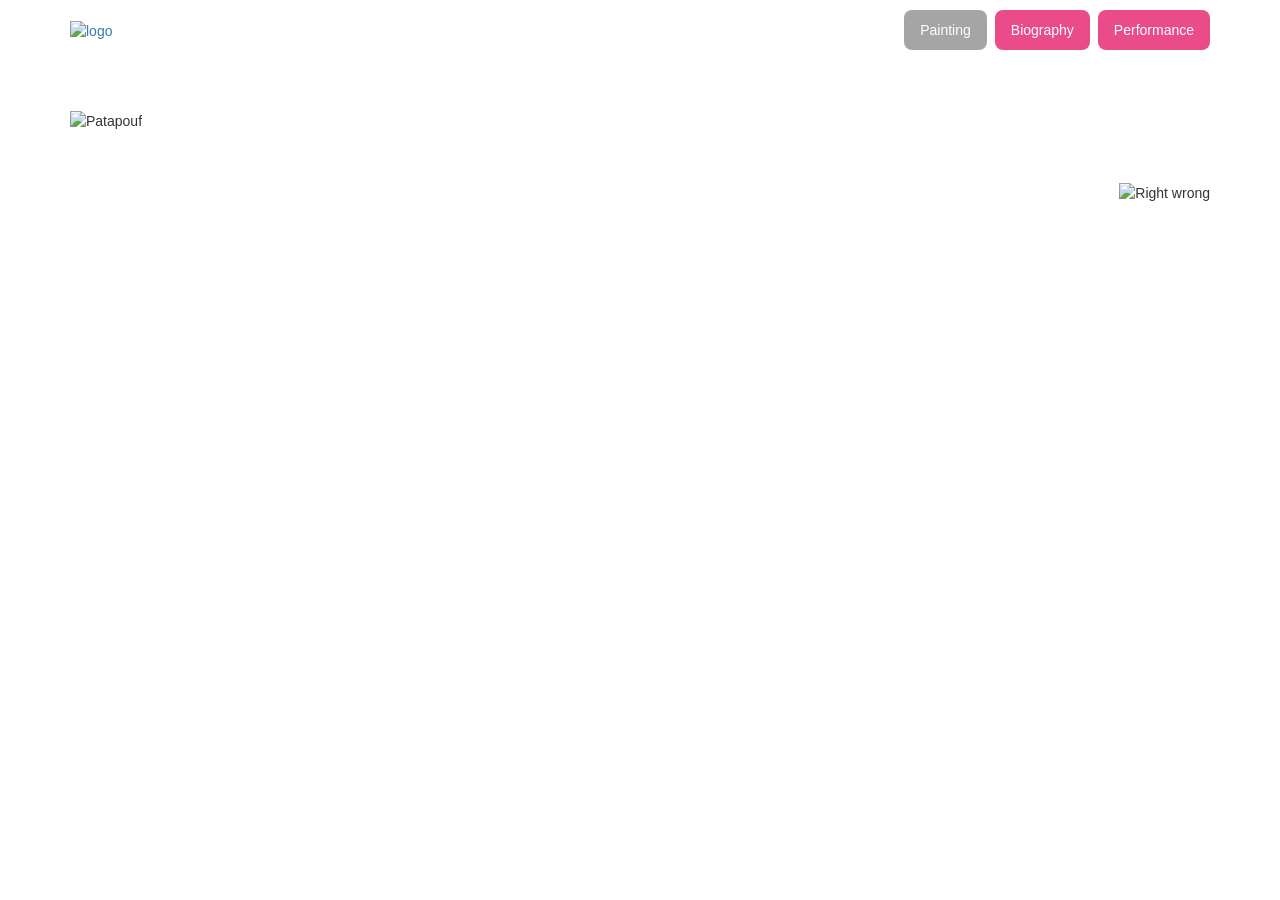
==== index.html @ aa2f2666 "Add files via upload" ====
<!DOCTYPE html>
<html lang="en">
<head>

<title>Painting</title>

<meta charset="utf-8">
<meta name="viewport" content="width=device-width, initial-scale=1">

<!-- bootstrap css -->
<link rel="stylesheet" href="https://maxcdn.bootstrapcdn.com/bootstrap/3.4.1/css/bootstrap.min.css">
<link href="main.css" rel="stylesheet" />
</head>

<body data-page="painting">

<!-- Navigation -->
<nav>
  <div class="nav">
  <div class="container">
    <div class="nav-bar">

      <!-- Logo on the left -->
      <a href="index.html" class="nav-logo">
        <img src="pictures/emma website-2.png"
             alt="logo"
             style="height:90px; width:auto;">
      </a>

      <!-- Menu toggle (mobile only) -->
      <button class="button-1 nav-toggle" id="nav-toggle"
        aria-label="Menu" aria-expanded="false" aria-controls="nav-links">
        &#9776;
      </button>

      <!-- Navigation buttons on the right -->
      <div class="nav-links" id="nav-links">
        <button class="button-1" id="painting"
          onclick="location.href='index.html'">
          Painting
        </button>

        <button class="button-1" id="biography"
          onclick="location.href='bio.html'">
          Biography
        </button>

        <button class="button-1" id="performance"
          onclick="location.href='video.html'">
          Performance
        </button>
      </div>

    </div>
  </div>
  </div>
</nav>

<!-- Images of paintings: the list is in paintings.js -->
<div class="container" id="gallery"></div>


<script src="https://ajax.googleapis.com/ajax/libs/jquery/3.7.1/jquery.min.js"></script>

<script src="https://maxcdn.bootstrapcdn.com/bootstrap/3.4.1/js/bootstrap.min.js"></script>

<script src="paintings.js"></script>

<script src="floaters.js"></script>

<script src="script.js"></script>
</body>
</html>
---- main.css ----
.img {
  width: 100%;
  margin-top: 50px;
}

.nav {
  margin: 10px;
}

/* Drifting background cutouts (see floaters.js) */
.floaters {
  position: absolute; /* covers the whole page and scrolls with it */
  top: 0;
  left: 0;
  width: 100%;
  height: 100%;       /* replaced by the full page height in floaters.js */
  overflow: hidden;
  pointer-events: none;
  z-index: -1;
}

.floater {
  position: absolute;
  top: 0;
  left: 0;
  height: auto;
  will-change: transform;
  user-select: none;
  transition: filter 150ms;
}

/* Grab hand when hovering a cutout, closed hand while dragging */
html.floaters-can-grab,
html.floaters-can-grab body {
  cursor: grab;
}

html.floaters-grabbing,
html.floaters-grabbing * {
  cursor: grabbing !important;
  user-select: none;
}

/* Lift the cutout slightly while it's held */
.floater-held {
  filter: drop-shadow(0 12px 24px rgba(0, 0, 0, 0.18));
}

/* Logo left, buttons right, on one line */
.nav-bar {
  display: flex;
  align-items: center;
  justify-content: space-between;
  flex-wrap: nowrap;
  position: relative;
}

.nav-links {
  display: flex;
  gap: 8px;
  flex-shrink: 0;
}

.button-1.nav-toggle {
  display: none;
  font-size: 20px;
}

/* Mobile: collapse buttons into a dropdown */
@media (max-width: 520px) {
  /* No drifting cutouts on mobile screens */
  .floaters {
    display: none;
  }

  .button-1.nav-toggle {
    display: inline-block;
  }

  .nav-links {
    display: none;
    flex-direction: column;
    position: absolute;
    top: 100%;
    right: 0;
    z-index: 1000;
    padding: 8px;
    background-color: #FFFFFF;
    border-radius: 8px;
    box-shadow: 0 4px 12px rgba(0, 0, 0, 0.15);
  }

  .nav-links.open {
    display: flex;
  }
}

.responsive {
  max-width: 100%;
  height: auto;
}

/* Paintings in the gallery (built by paintings.js) */
.painting {
  width: 500px;
}

button:disabled {
  background-color: grey;
  color: white;
  opacity: 0.7;
  cursor: default;
}

.button-1 {
  background-color: #EA4C89;
  border-radius: 8px;
  border-style: none;
  box-sizing: border-box;
  color: #FFFFFF;
  cursor: pointer;
  display: inline-block;
  font-family: "Haas Grot Text R Web", "Helvetica Neue", Helvetica, Arial, sans-serif;
  font-size: 14px;
  font-weight: 500;
  height: 40px;
  line-height: 20px;
  list-style: none;
  margin: 0;
  outline: none;
  padding: 10px 16px;
  position: relative;
  text-align: center;
  text-decoration: none;
  transition: color 100ms;
  vertical-align: baseline;
  user-select: none;
  -webkit-user-select: none;
  touch-action: manipulation;
}

.button-1:hover,
.button-1:focus {
  background-color: #F082AC;
}
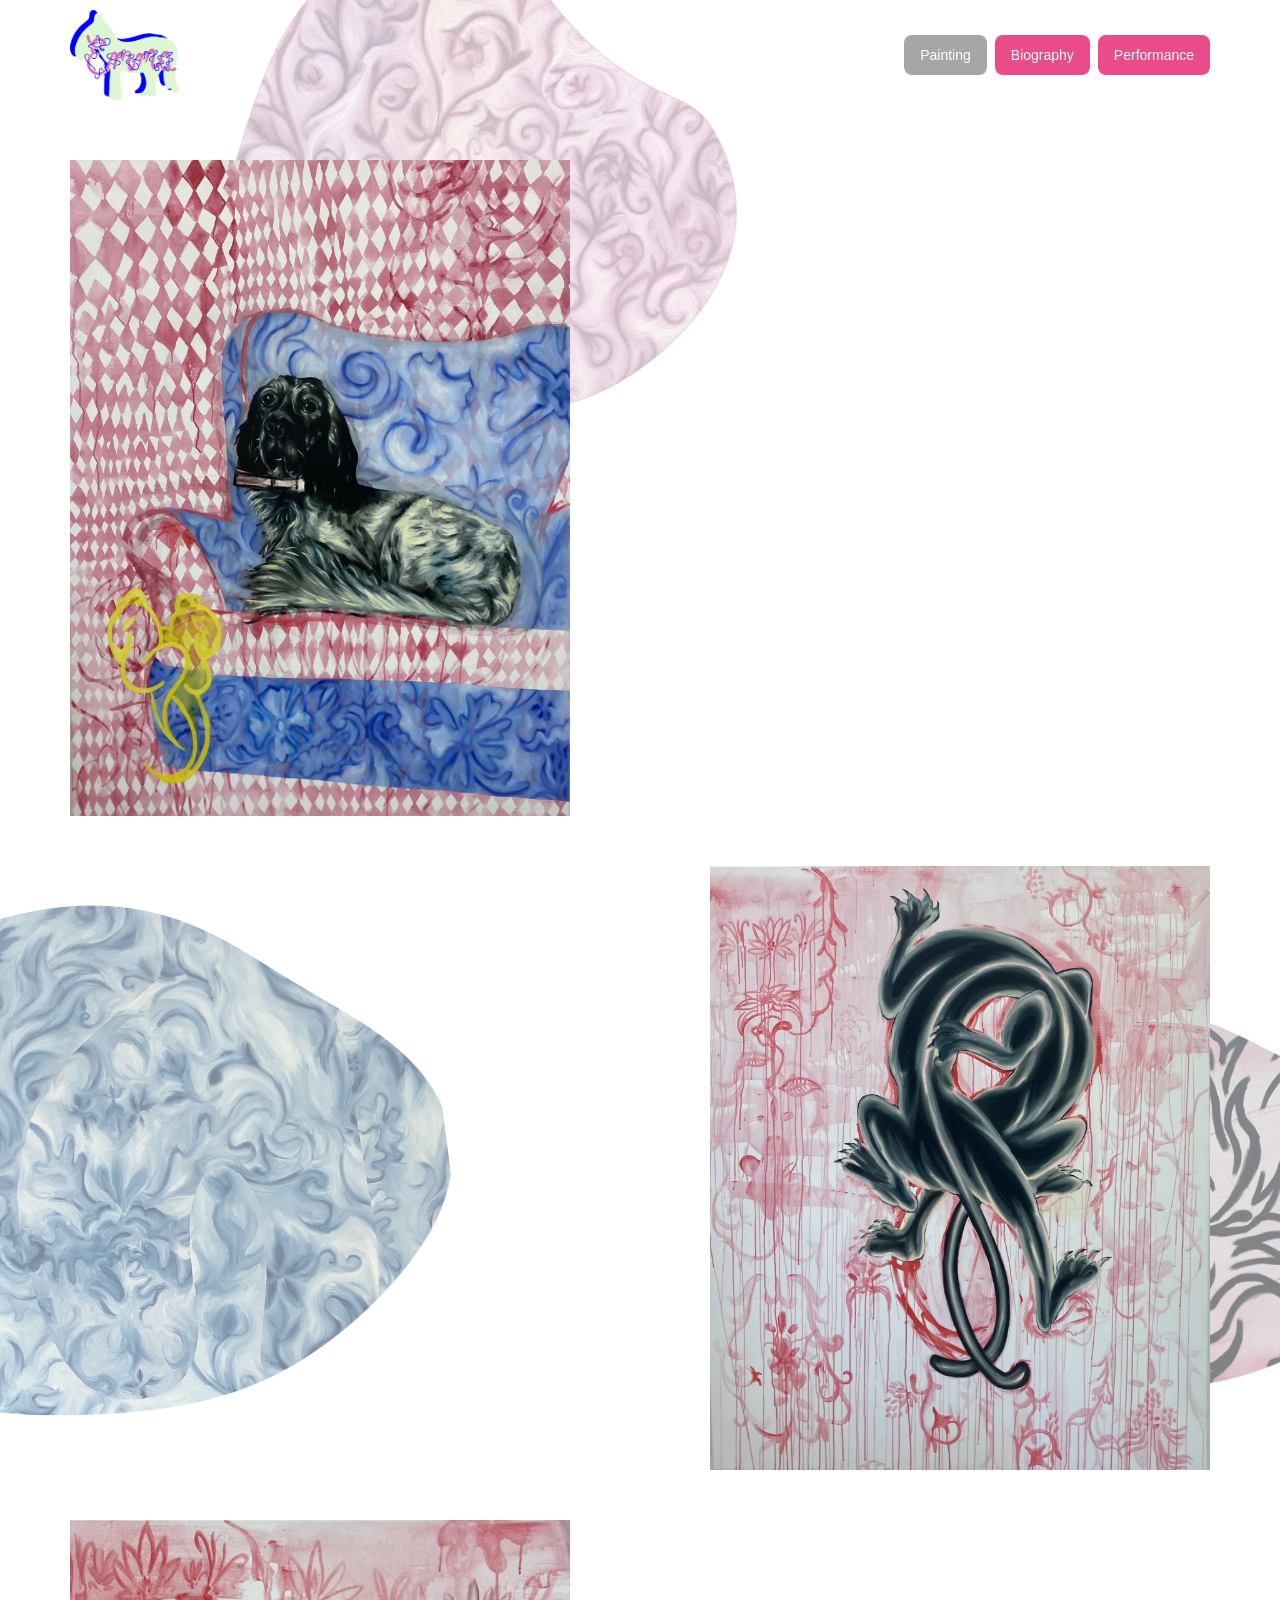
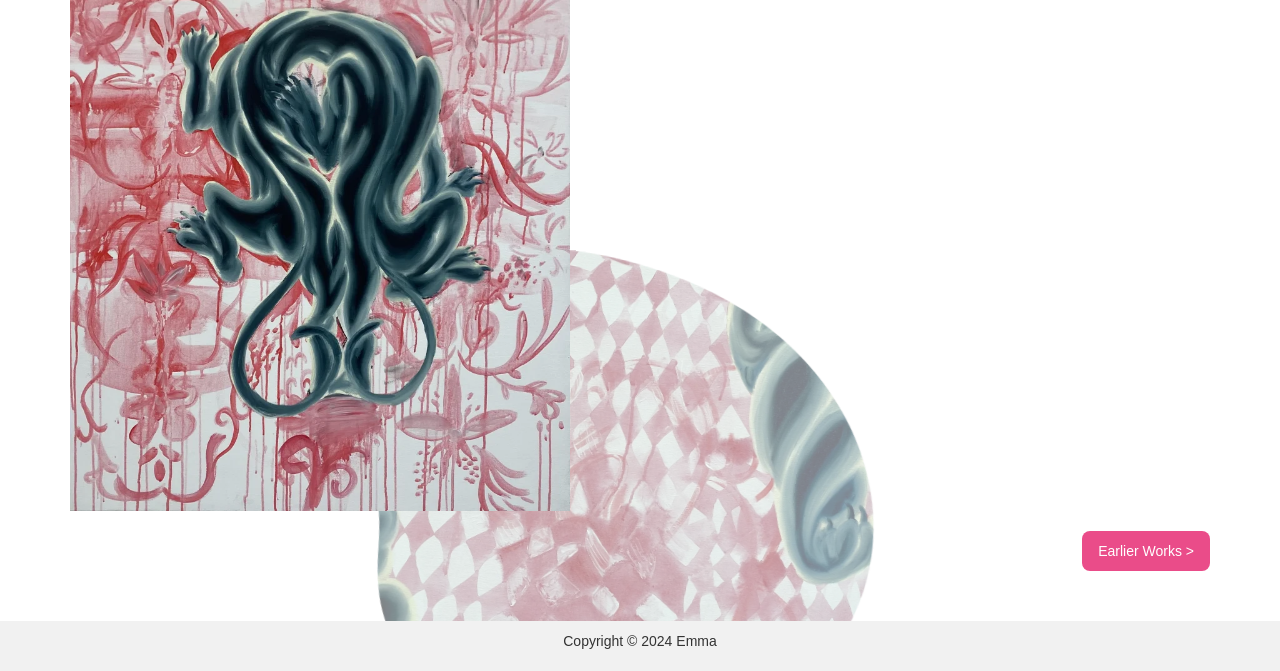
==== commit ee075728: "gallery2 for older works" ====
--- a/index.html
+++ b/index.html
@@ -59,6 +59,18 @@
 <!-- Images of paintings: the list is in paintings.js -->
 <div class="container" id="gallery"></div>
 
+<div class="container" style="display: flex; justify-content: flex-end; margin-top: 20px;">
+  <div class="button-1" onclick="location.href='earlier_works.html'">Earlier Works ></div>
+</div>
+
+<footer>
+  <div class="footer">
+    <div class="container">
+      <p>Copyright &copy; 2024 Emma</p>
+    </div>
+  </div>  
+</footer>
+
 
 <script src="https://ajax.googleapis.com/ajax/libs/jquery/3.7.1/jquery.min.js"></script>
 
--- a/main.css
+++ b/main.css
@@ -5,6 +5,13 @@
 
 .nav {
   margin: 10px;
+}
+
+.footer {
+  background-color: #f1f1f1;
+  padding: 10px 0;
+  text-align: center;
+  margin-top: 50px;
 }
 
 /* Drifting background cutouts (see floaters.js) */
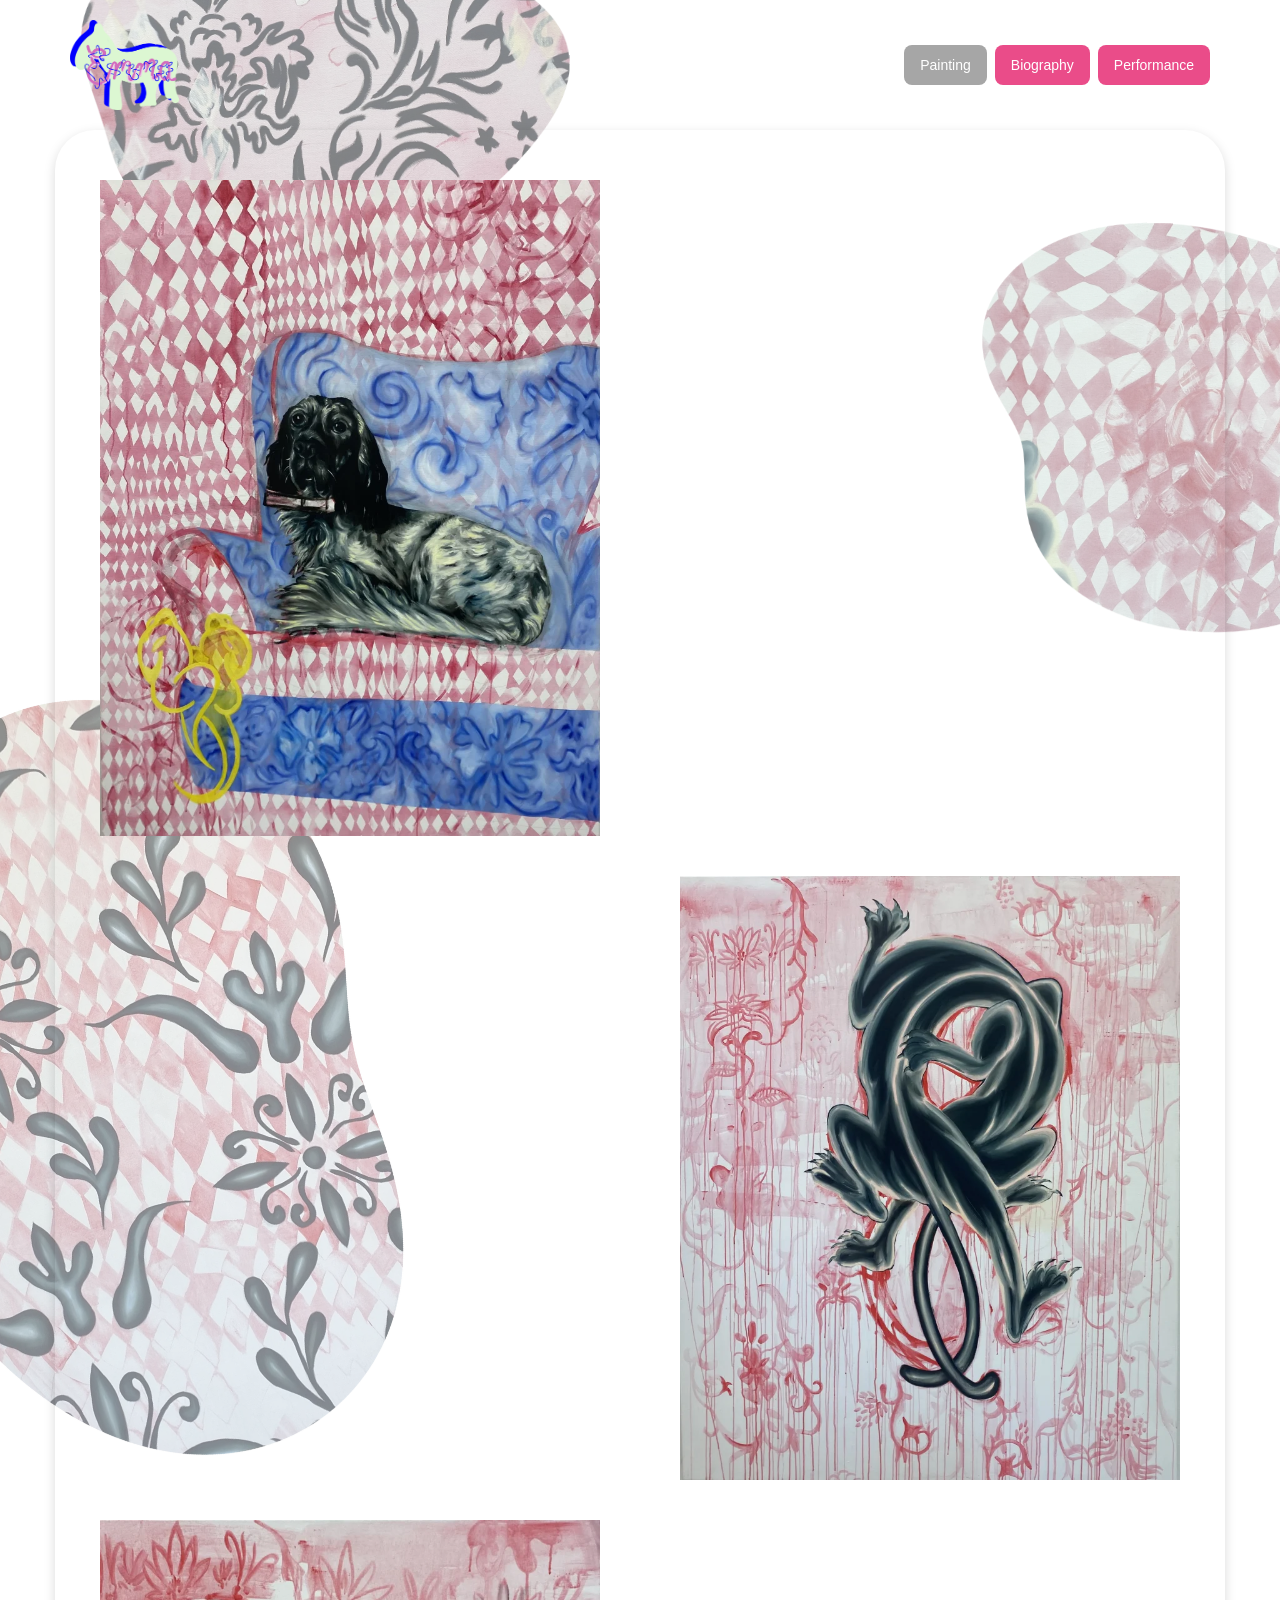
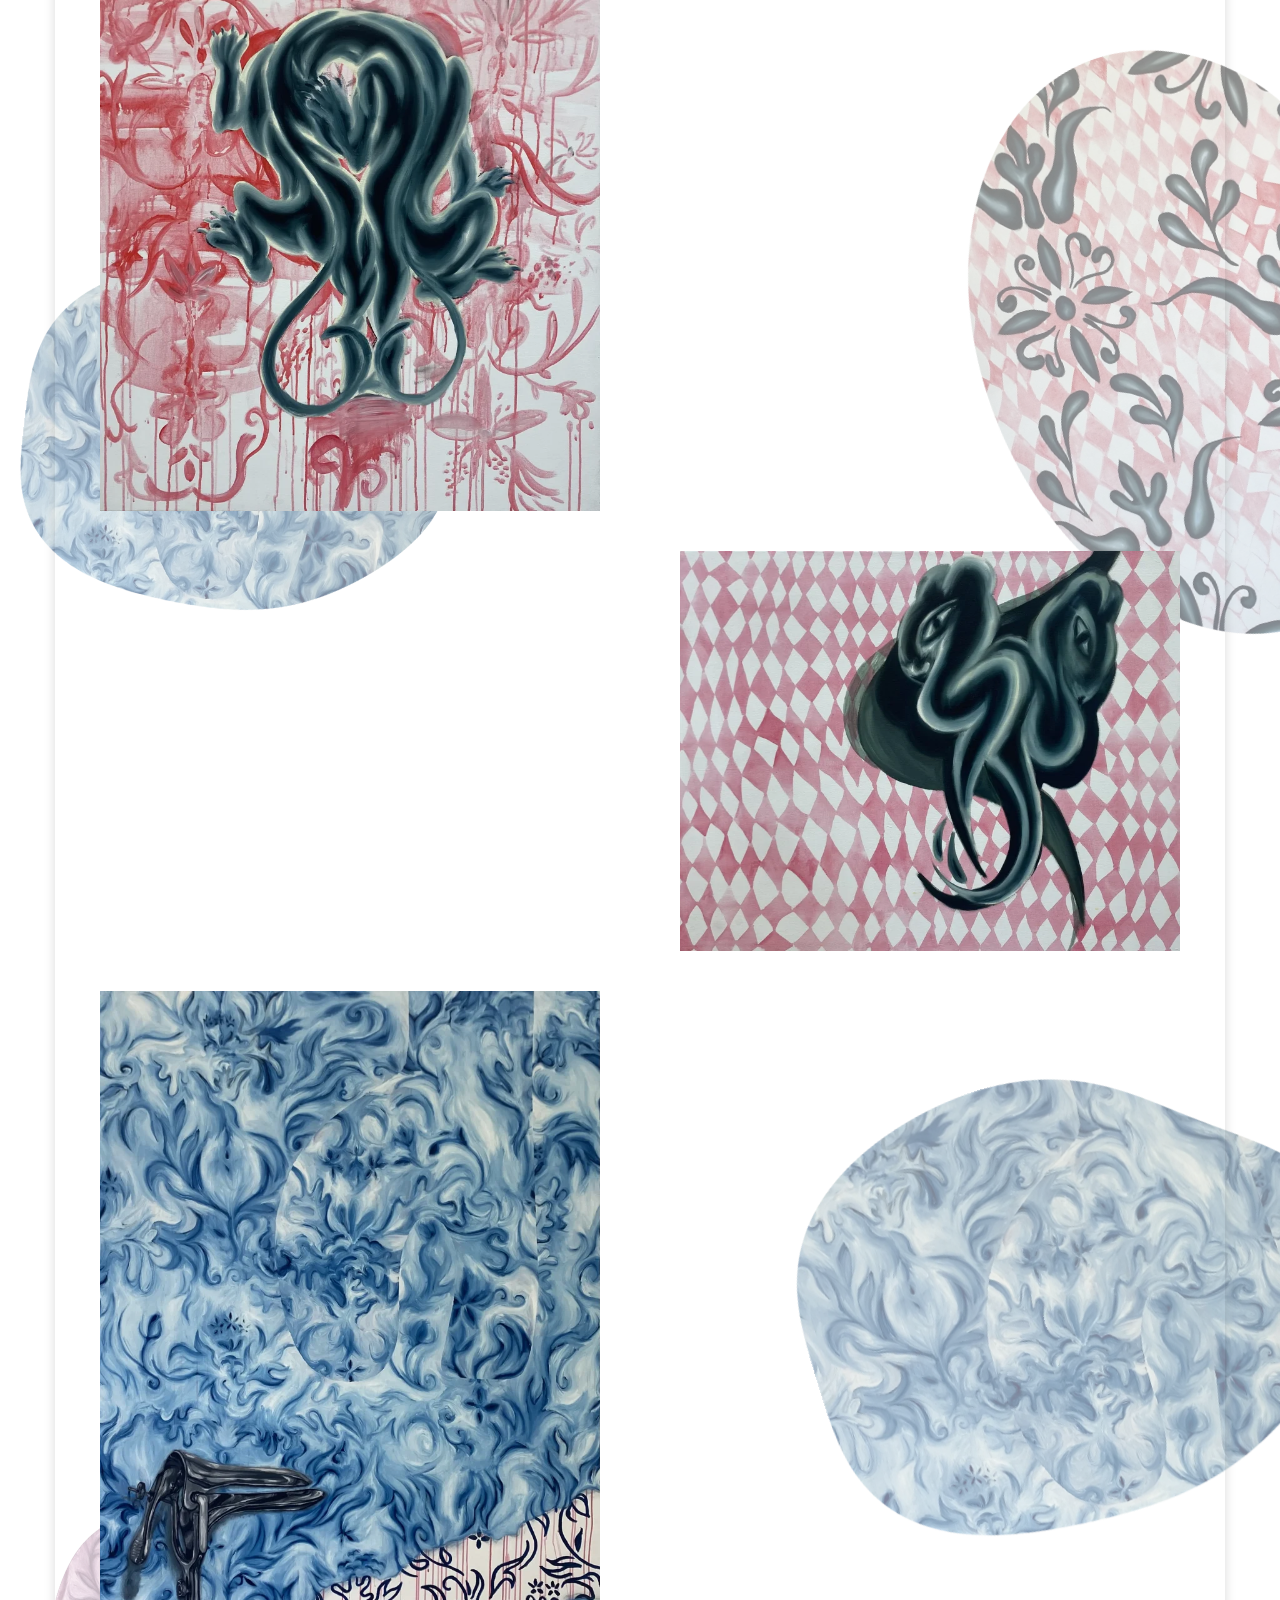
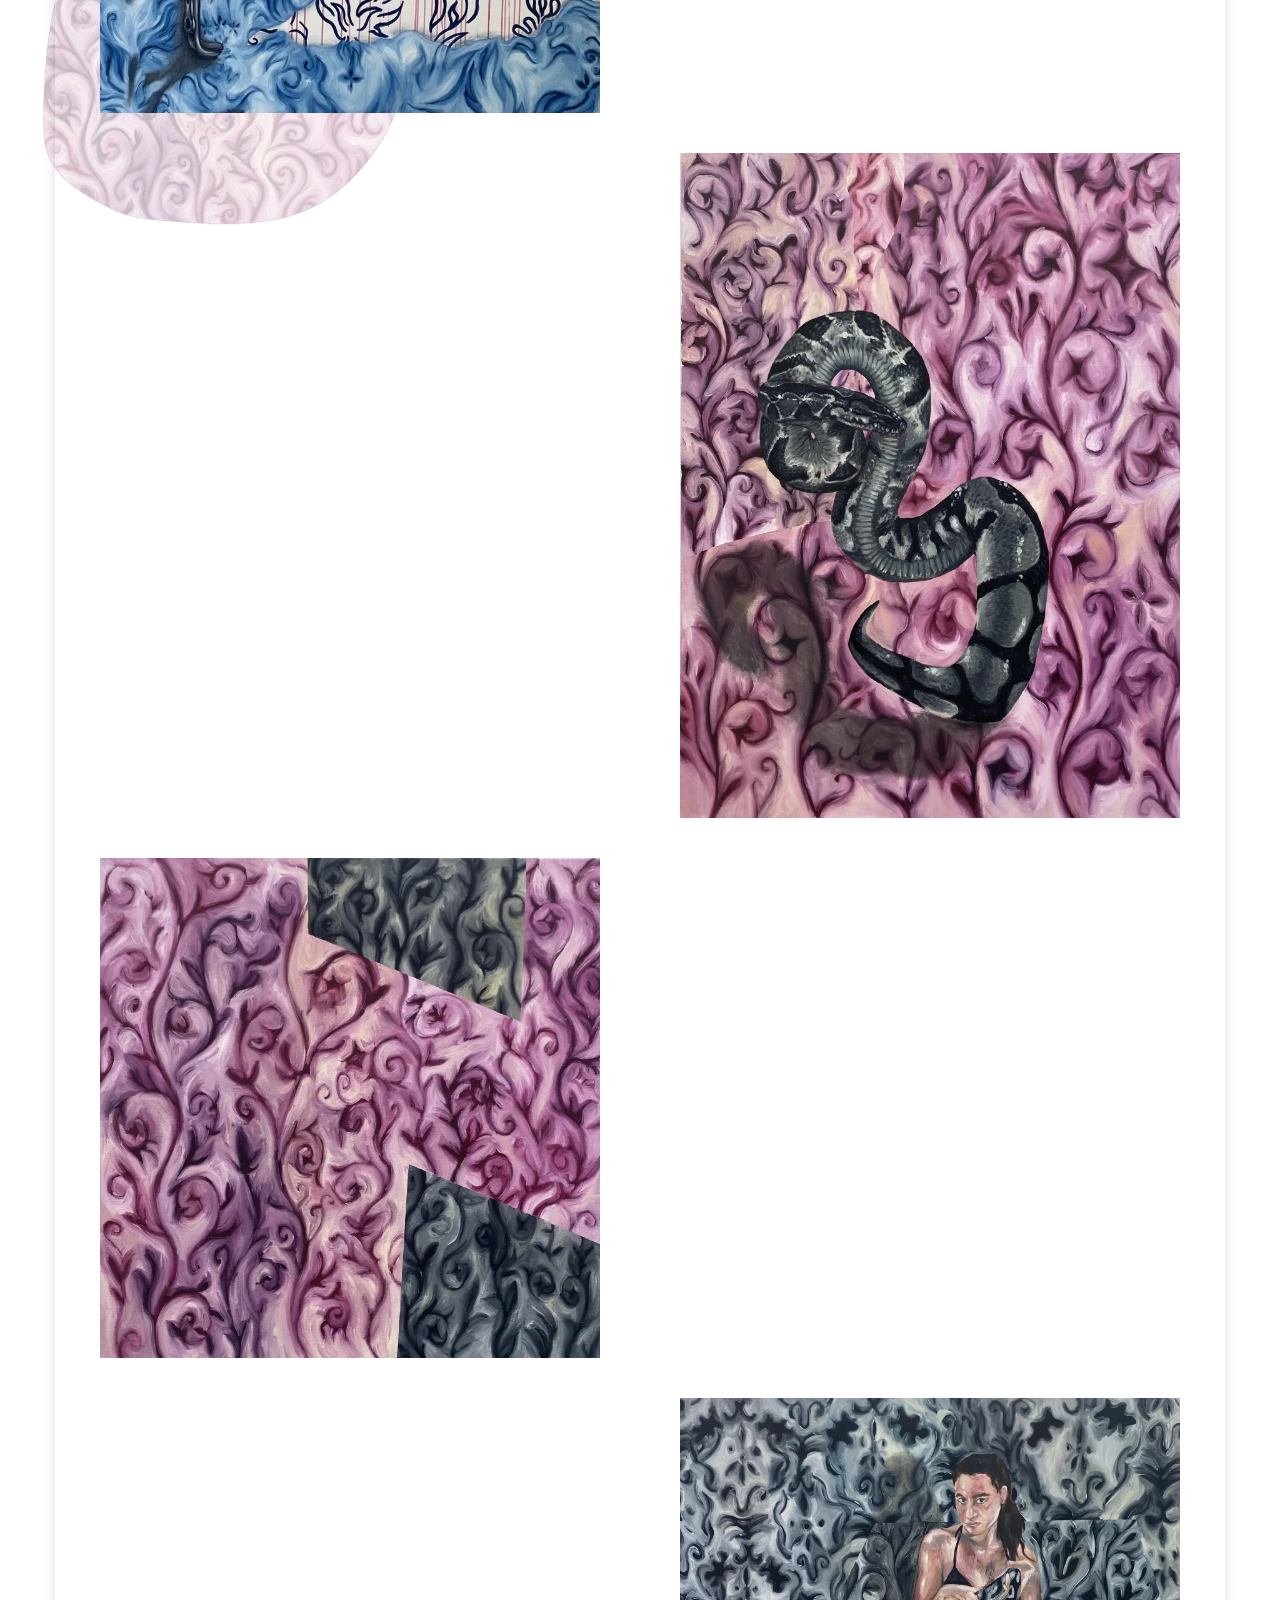
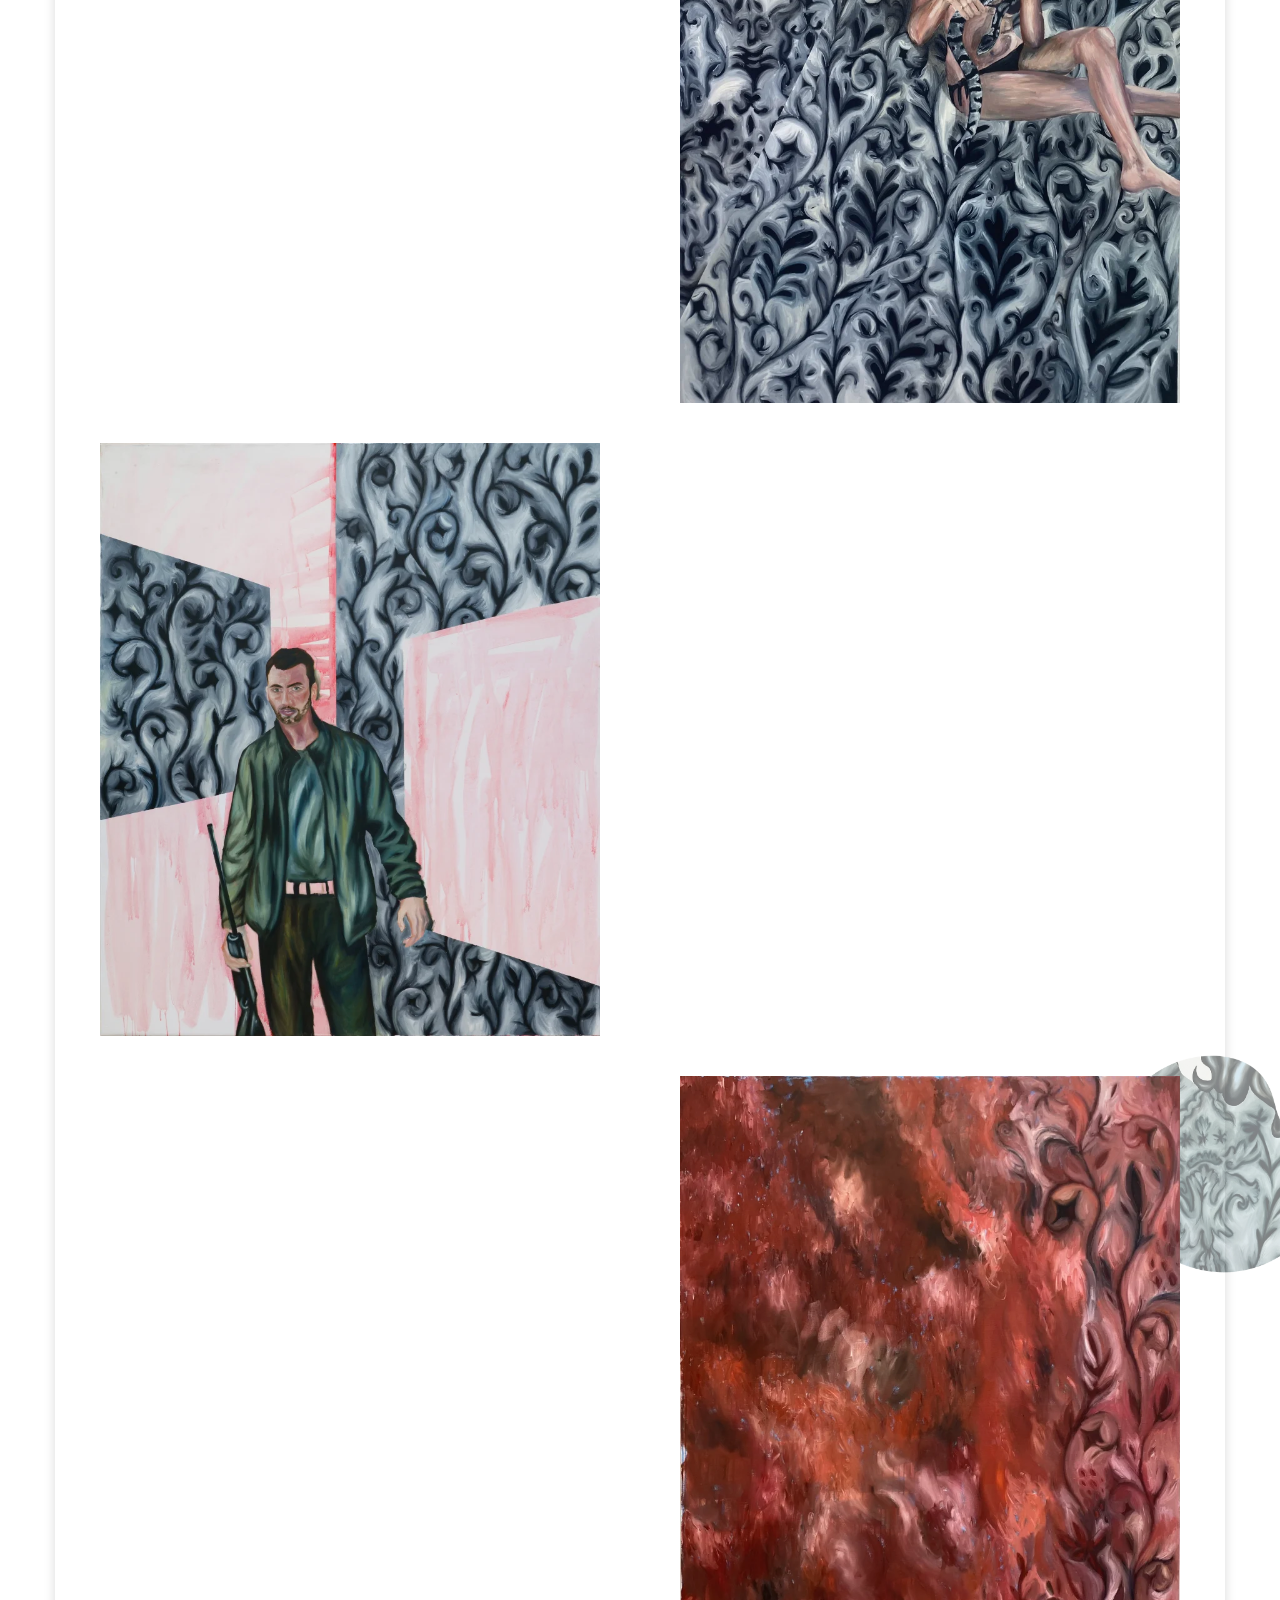
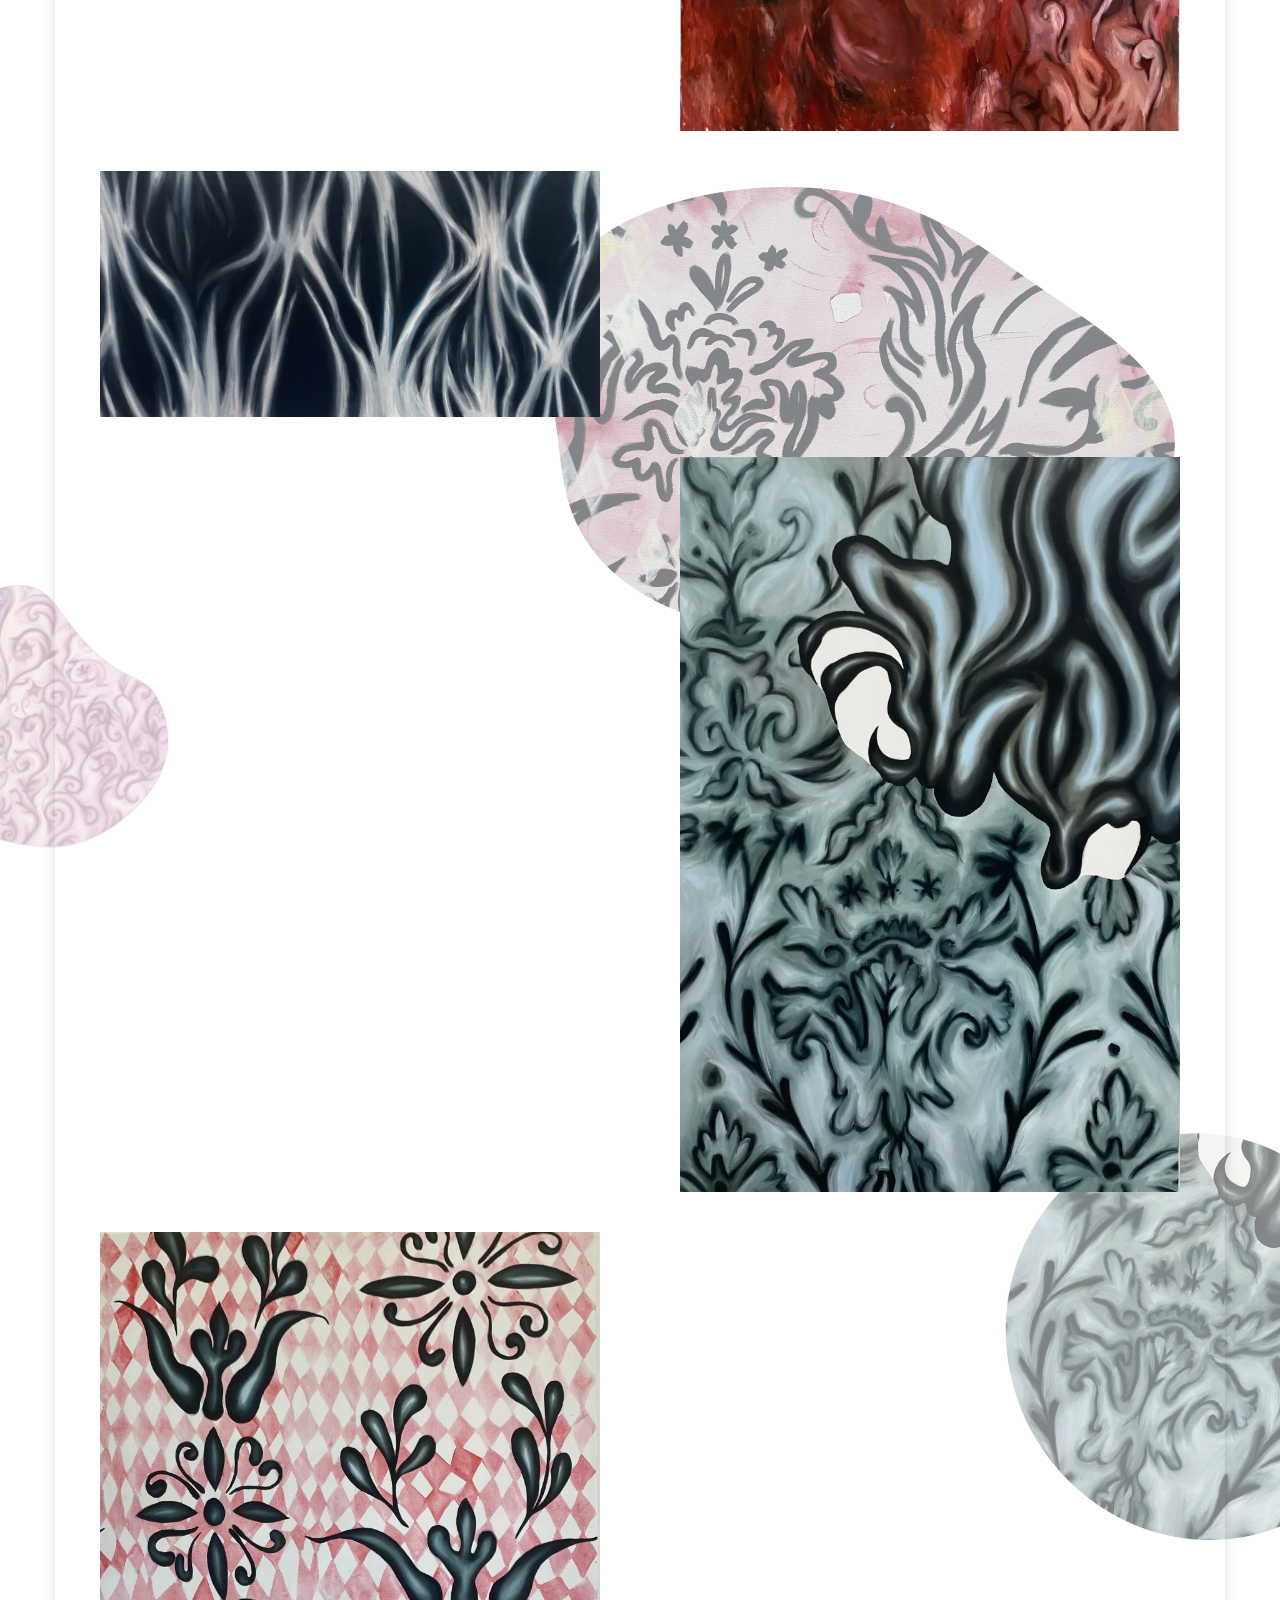
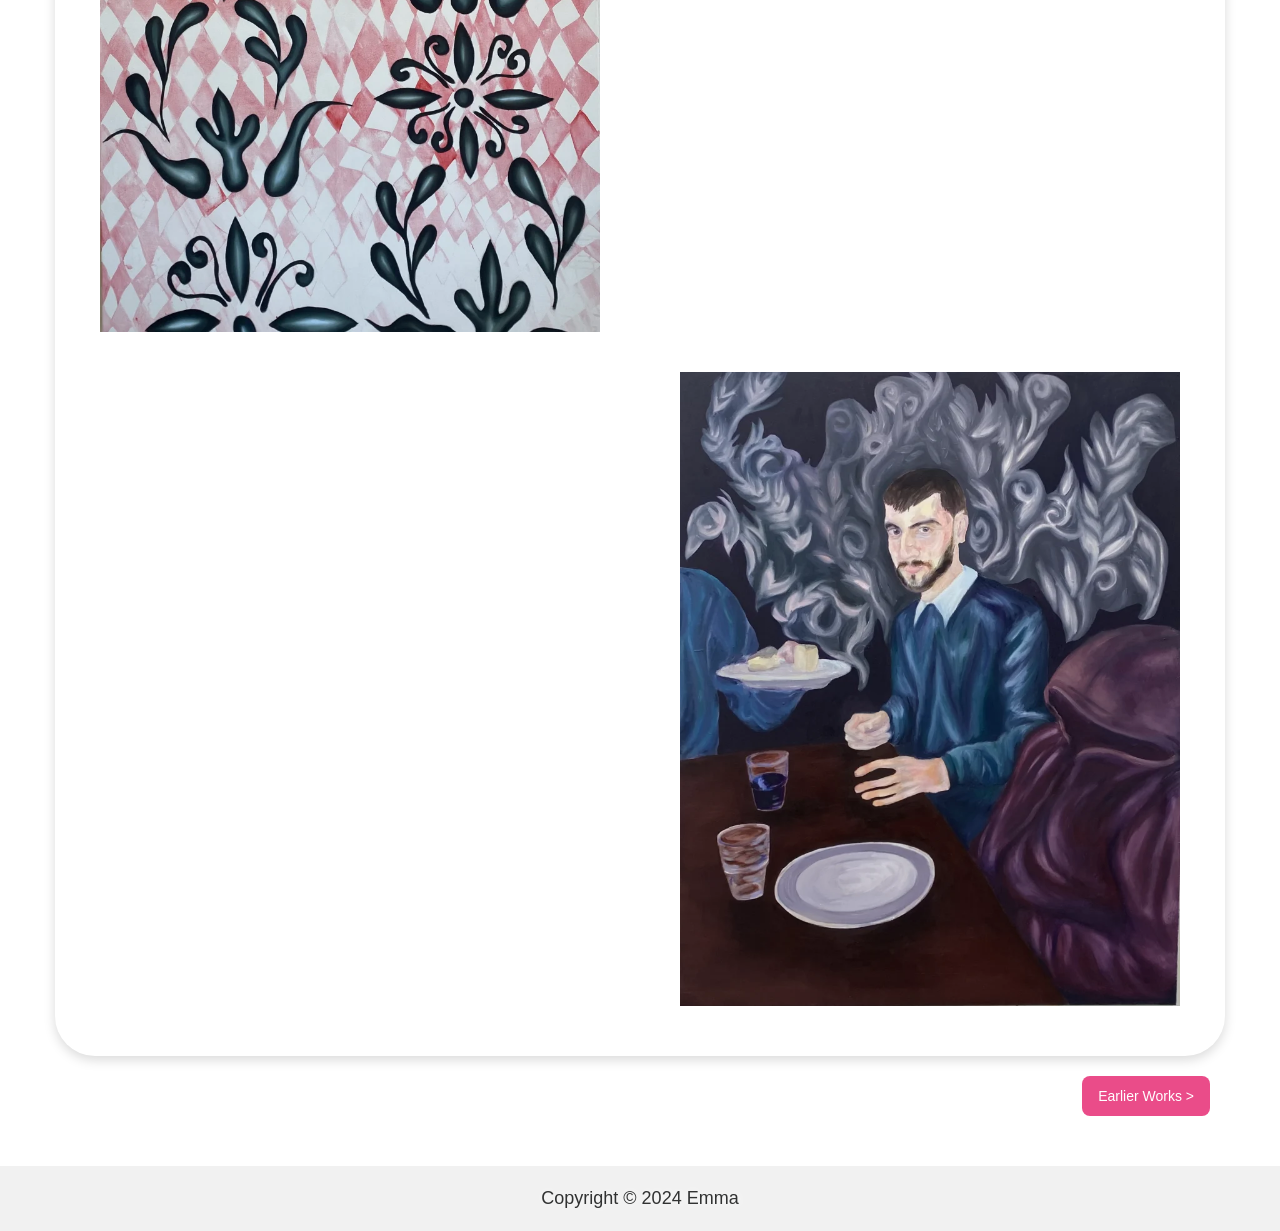
==== commit 49b0072b: "new images, new bio" ====
--- a/index.html
+++ b/index.html
@@ -57,11 +57,13 @@
 </nav>
 
 <!-- Images of paintings: the list is in paintings.js -->
-<div class="container" id="gallery"></div>
-
+<div class="container background-container" style="border-radius: 40px; box-shadow: 0 4px 12px rgba(0, 0, 0, 0.15);">
+<div id="gallery"></div>
+</div>
 <div class="container" style="display: flex; justify-content: flex-end; margin-top: 20px;">
   <div class="button-1" onclick="location.href='earlier_works.html'">Earlier Works ></div>
 </div>
+
 
 <footer>
   <div class="footer">
--- a/main.css
+++ b/main.css
@@ -1,10 +1,25 @@
 .img {
   width: 100%;
-  margin-top: 50px;
+  margin-top: 20px;
+  margin-bottom: 20px;
 }
 
 .nav {
+  margin: 20px;
+}
+
+p {
   margin: 10px;
+  font-size: 18px;
+  font-family: Tahoma, sans-serif;
+  text-shadow: 1px 0 10px rgb(255, 255, 255);
+  color: rgb(49, 50, 50)
+}
+
+h2 {
+  margin-top: 20px;
+  font-size: 34px;
+  font-family: Tahoma, sans-serif;
 }
 
 .footer {
@@ -108,6 +123,10 @@
 }
 
 /* Paintings in the gallery (built by paintings.js) */
+#gallery {
+  padding: 30px 30px;
+}
+
 .painting {
   width: 500px;
 }
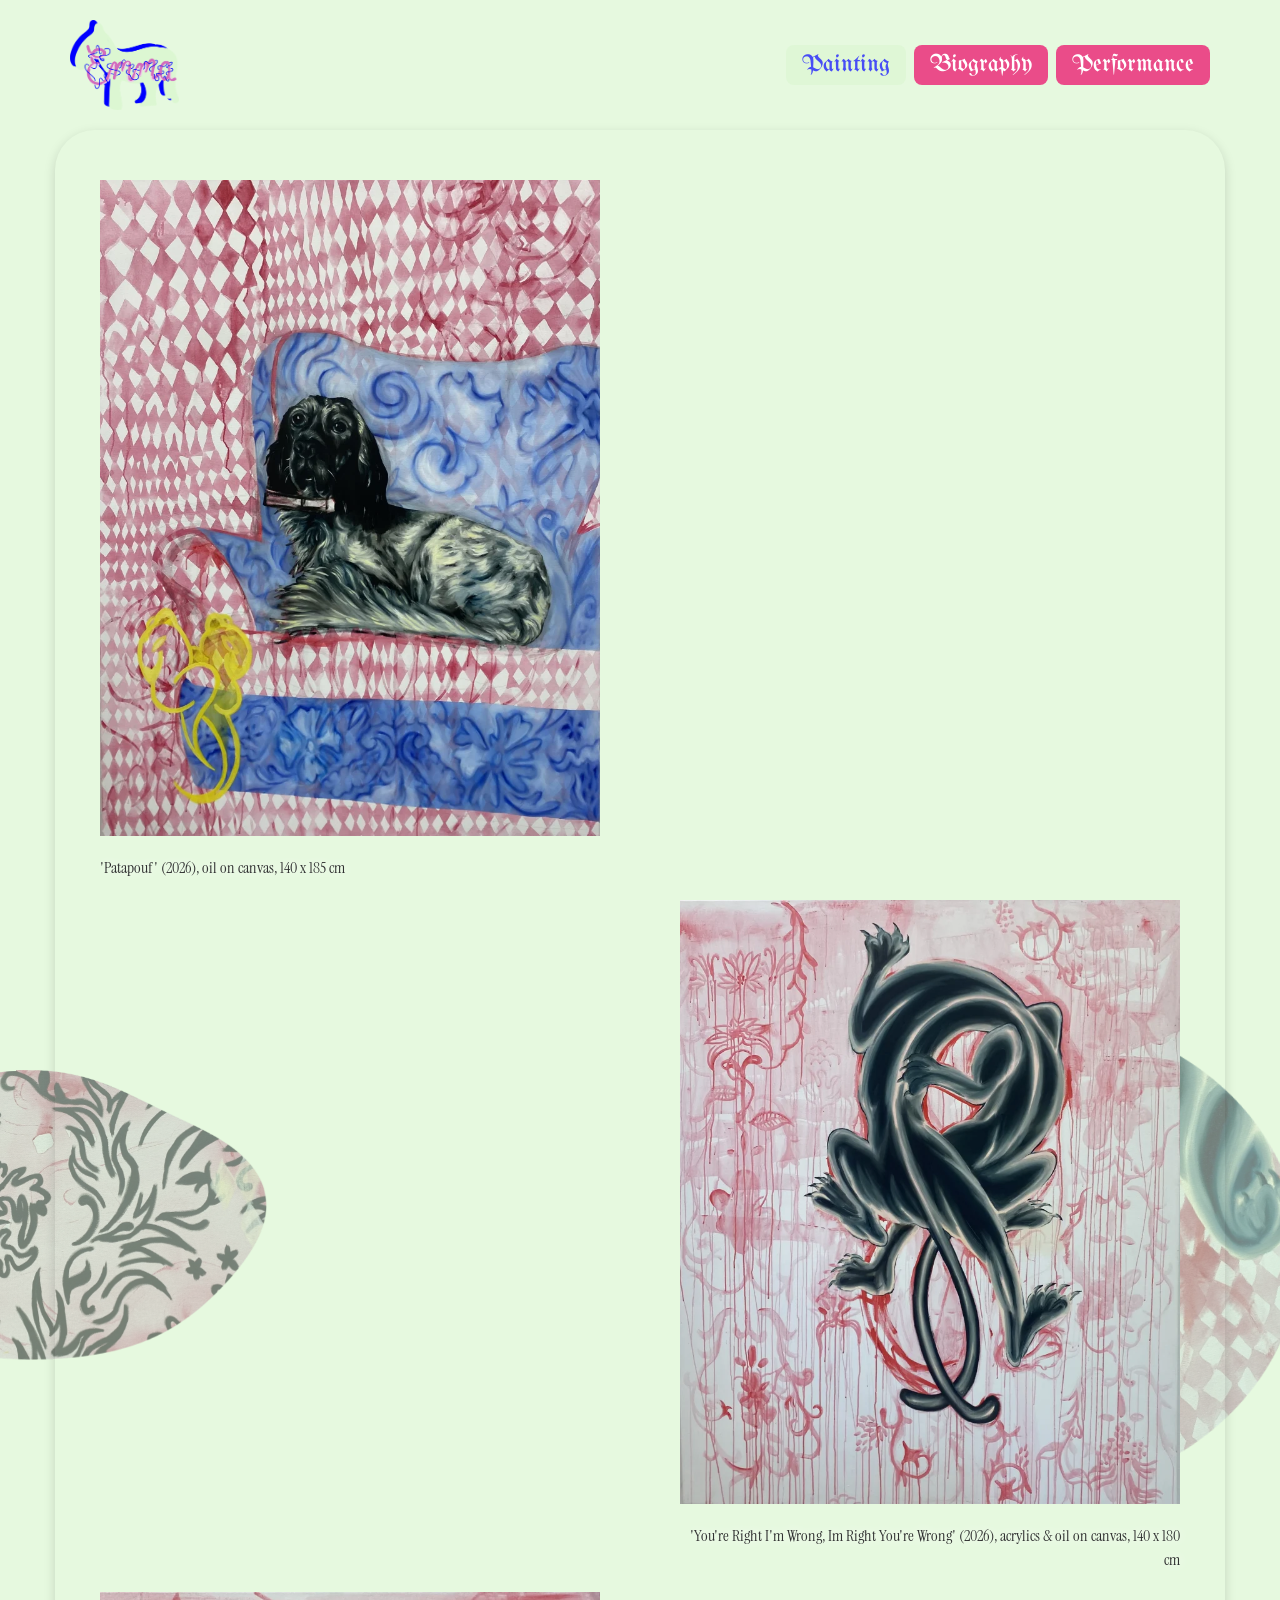
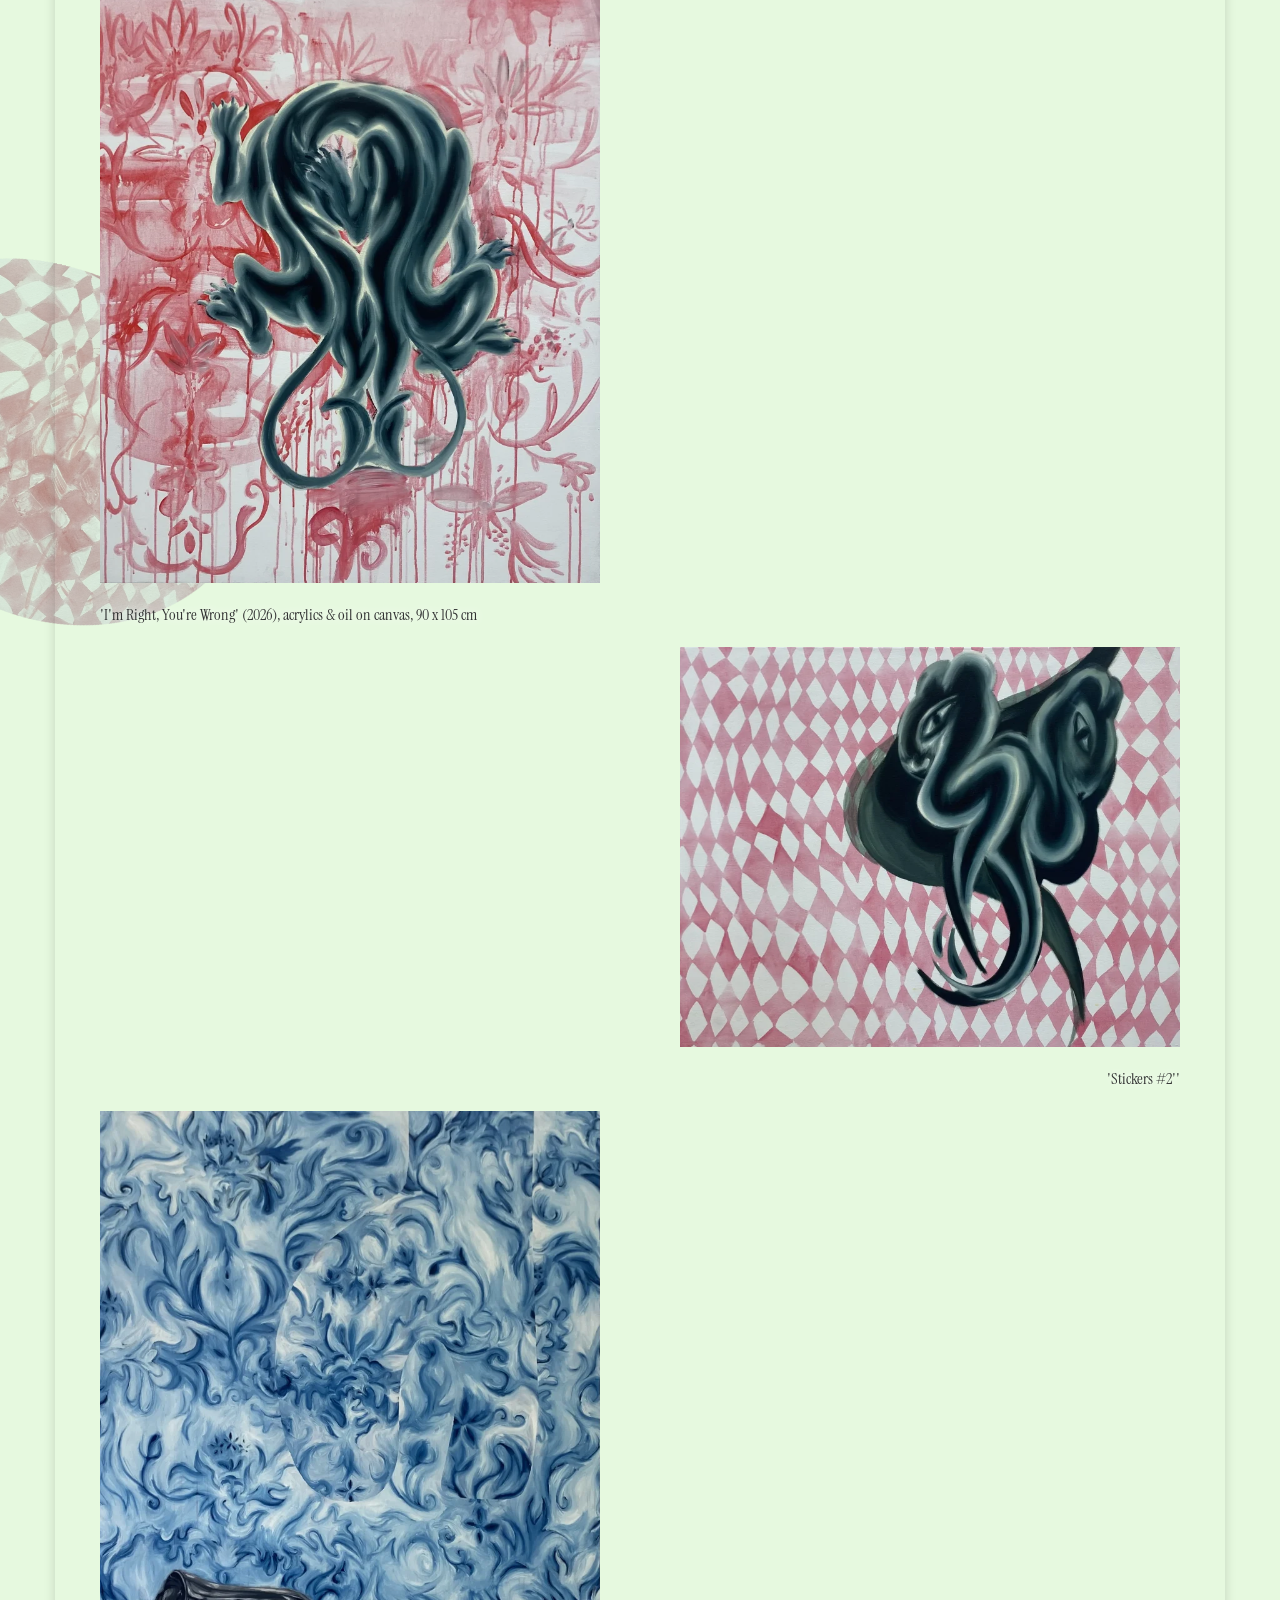
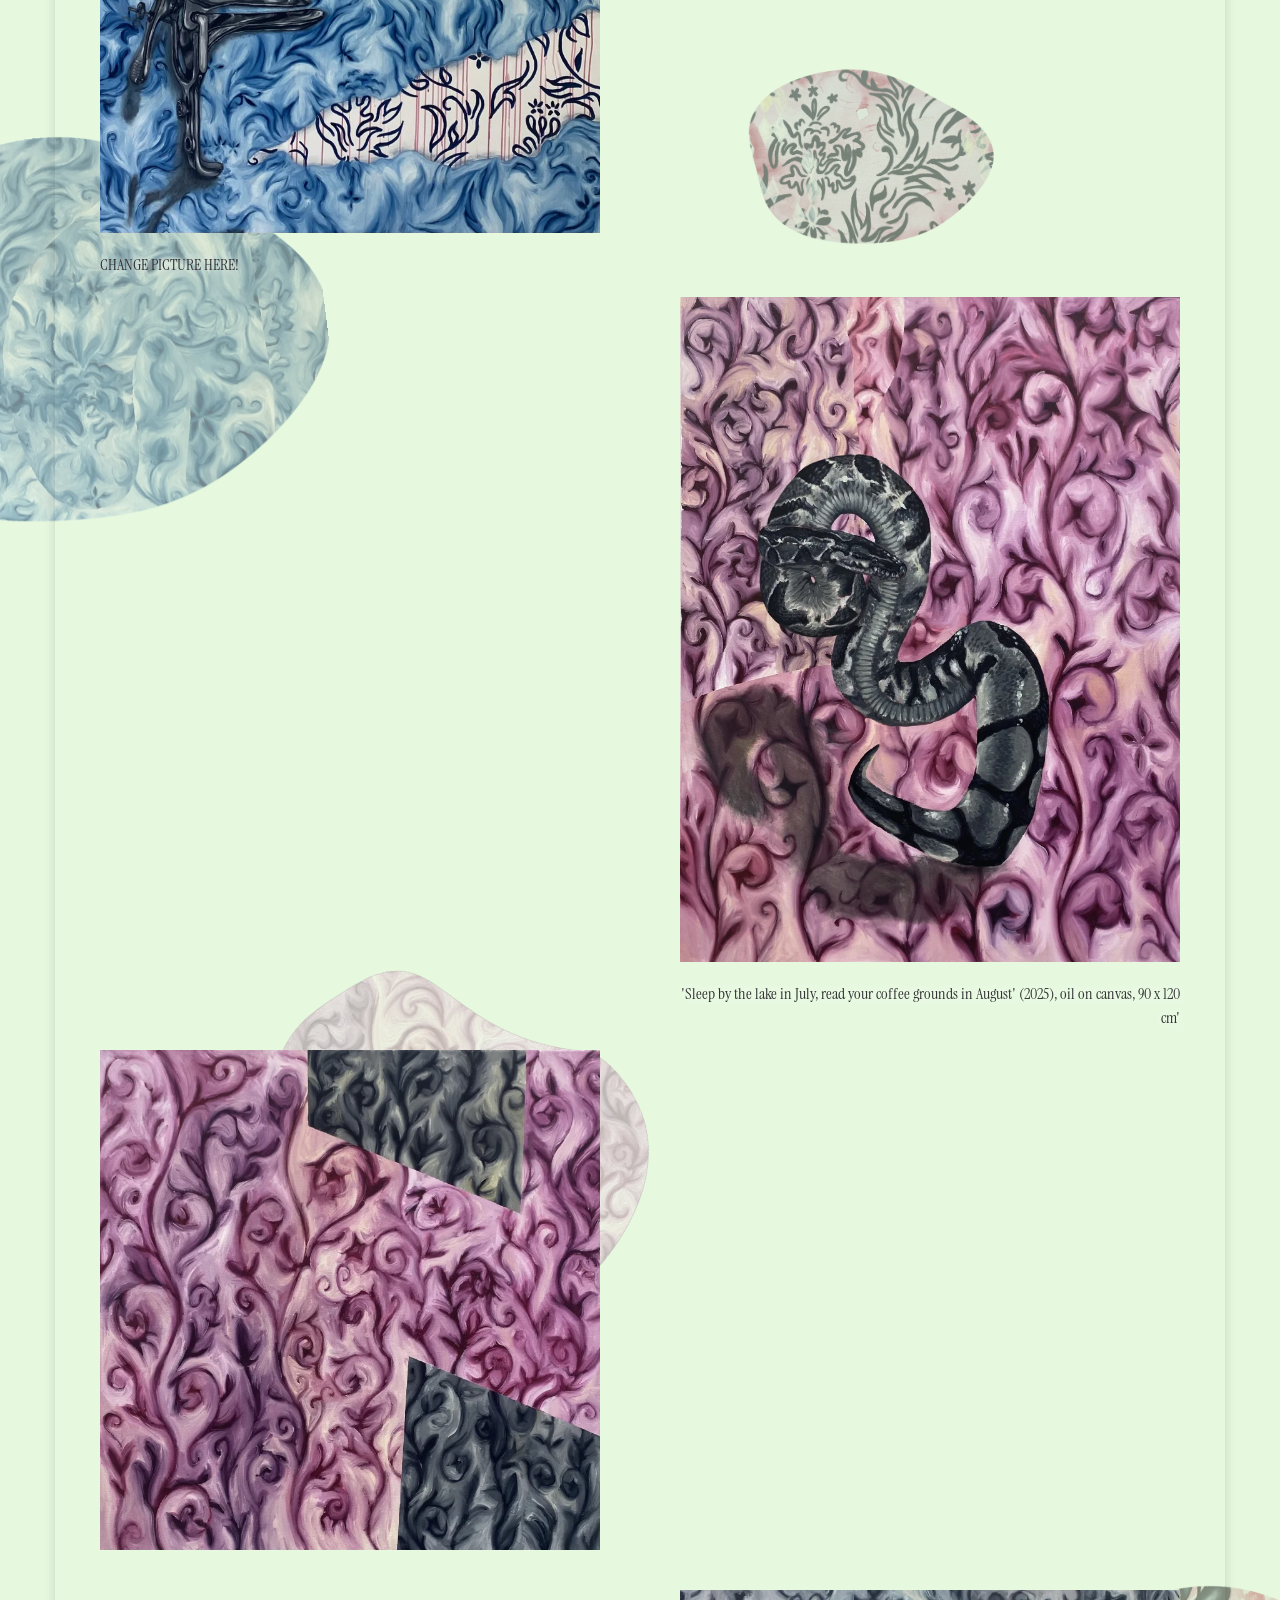
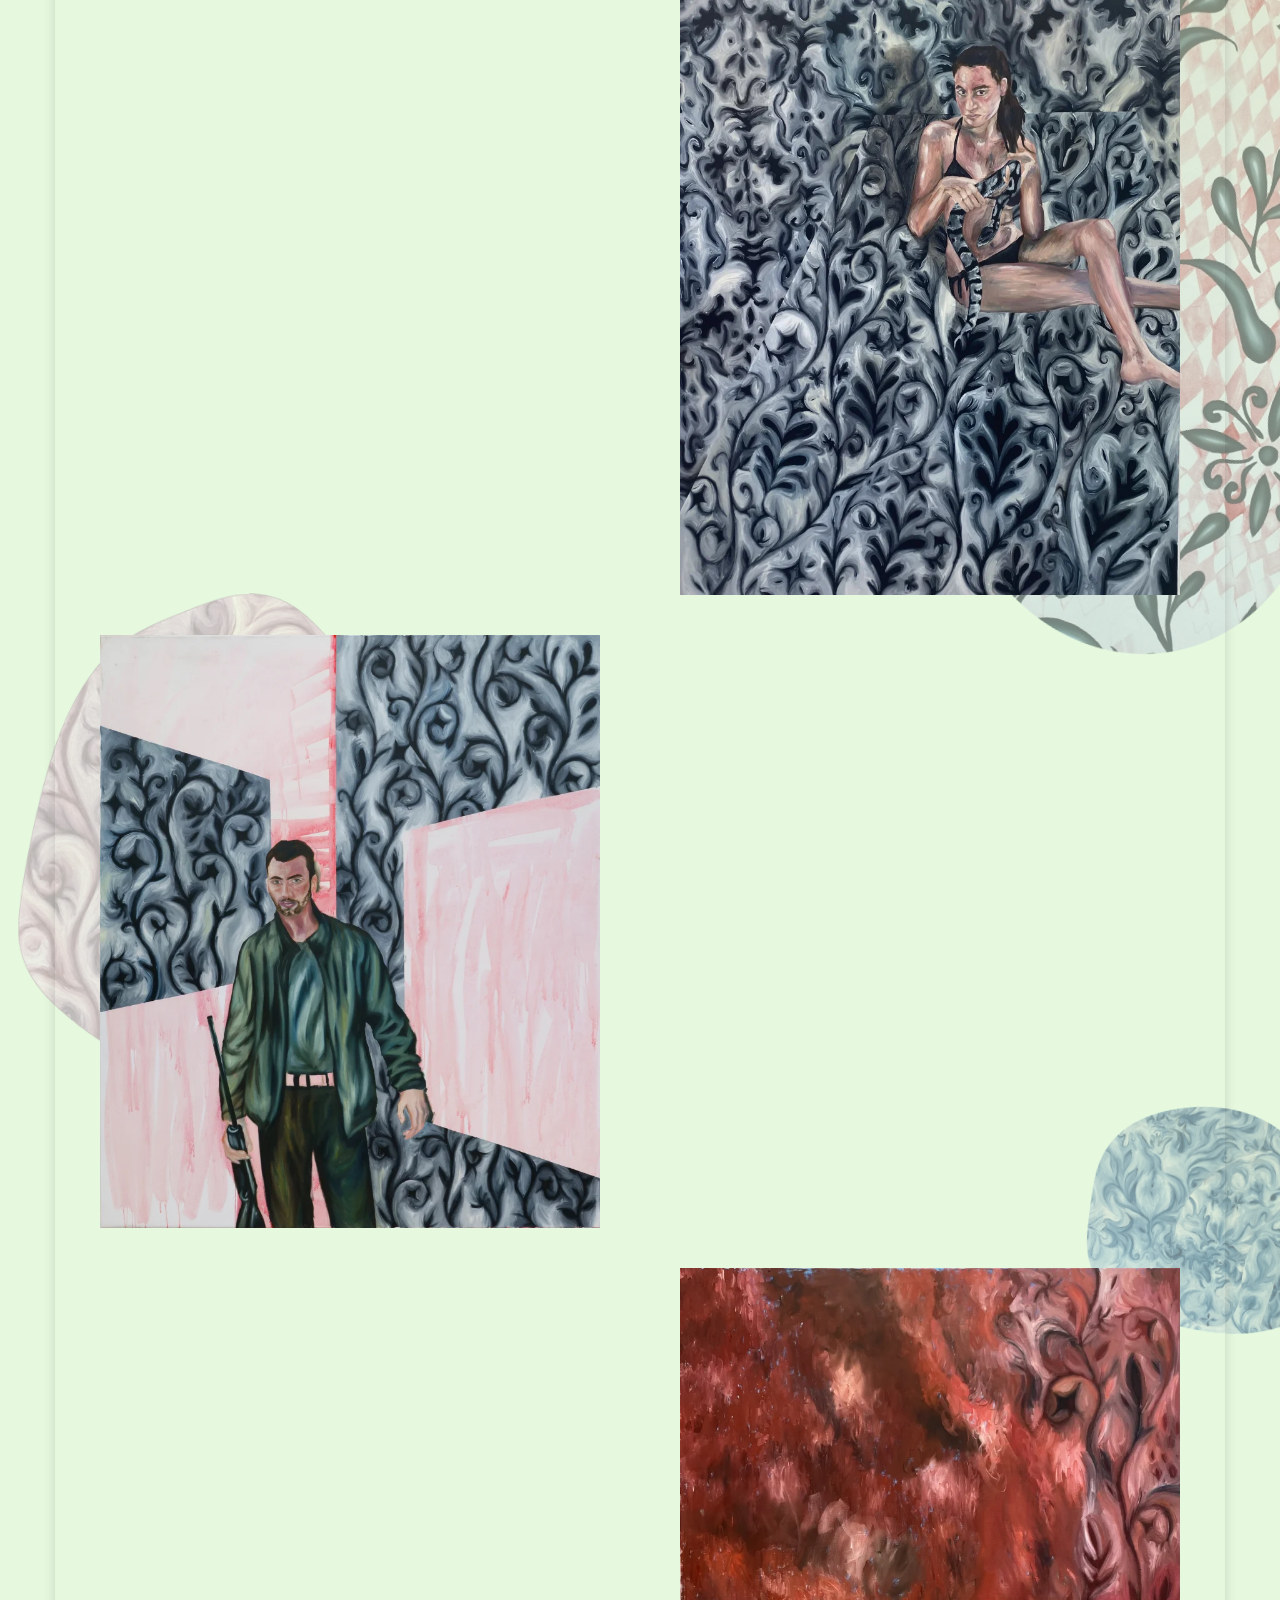
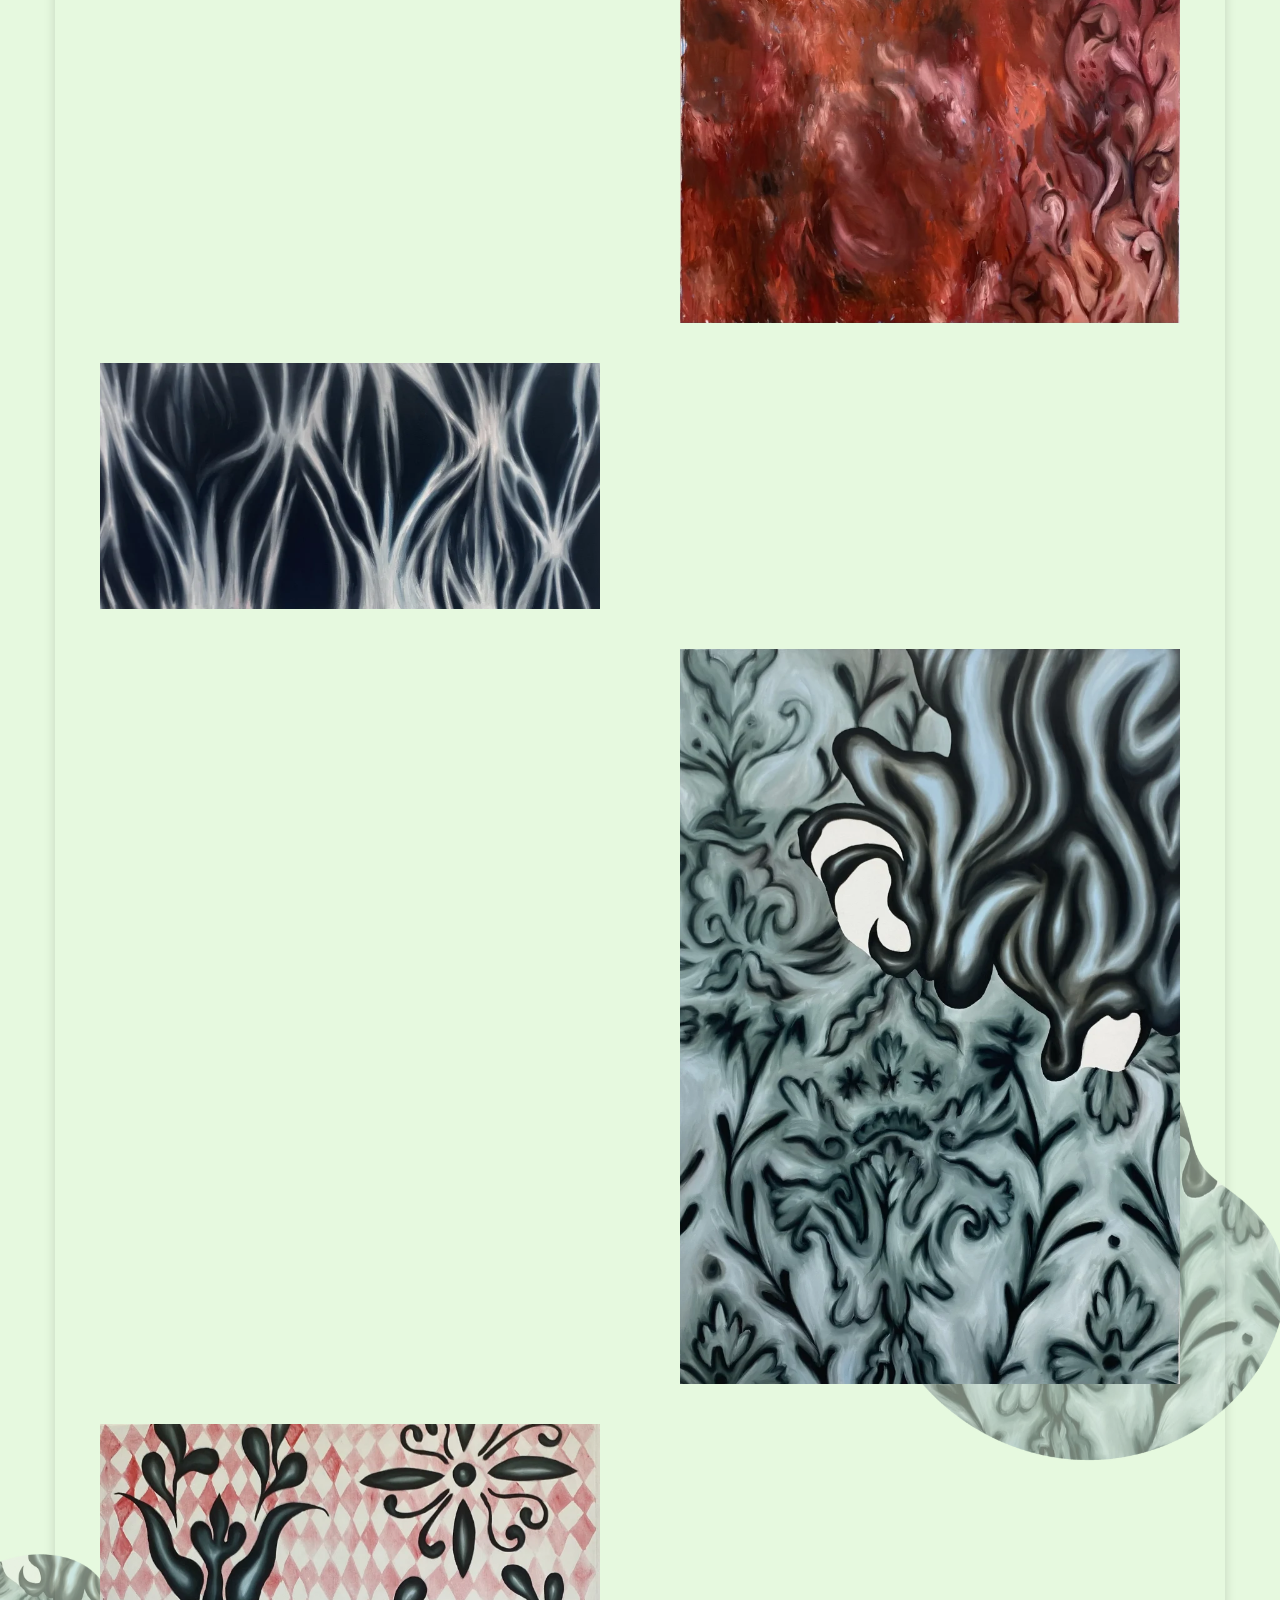
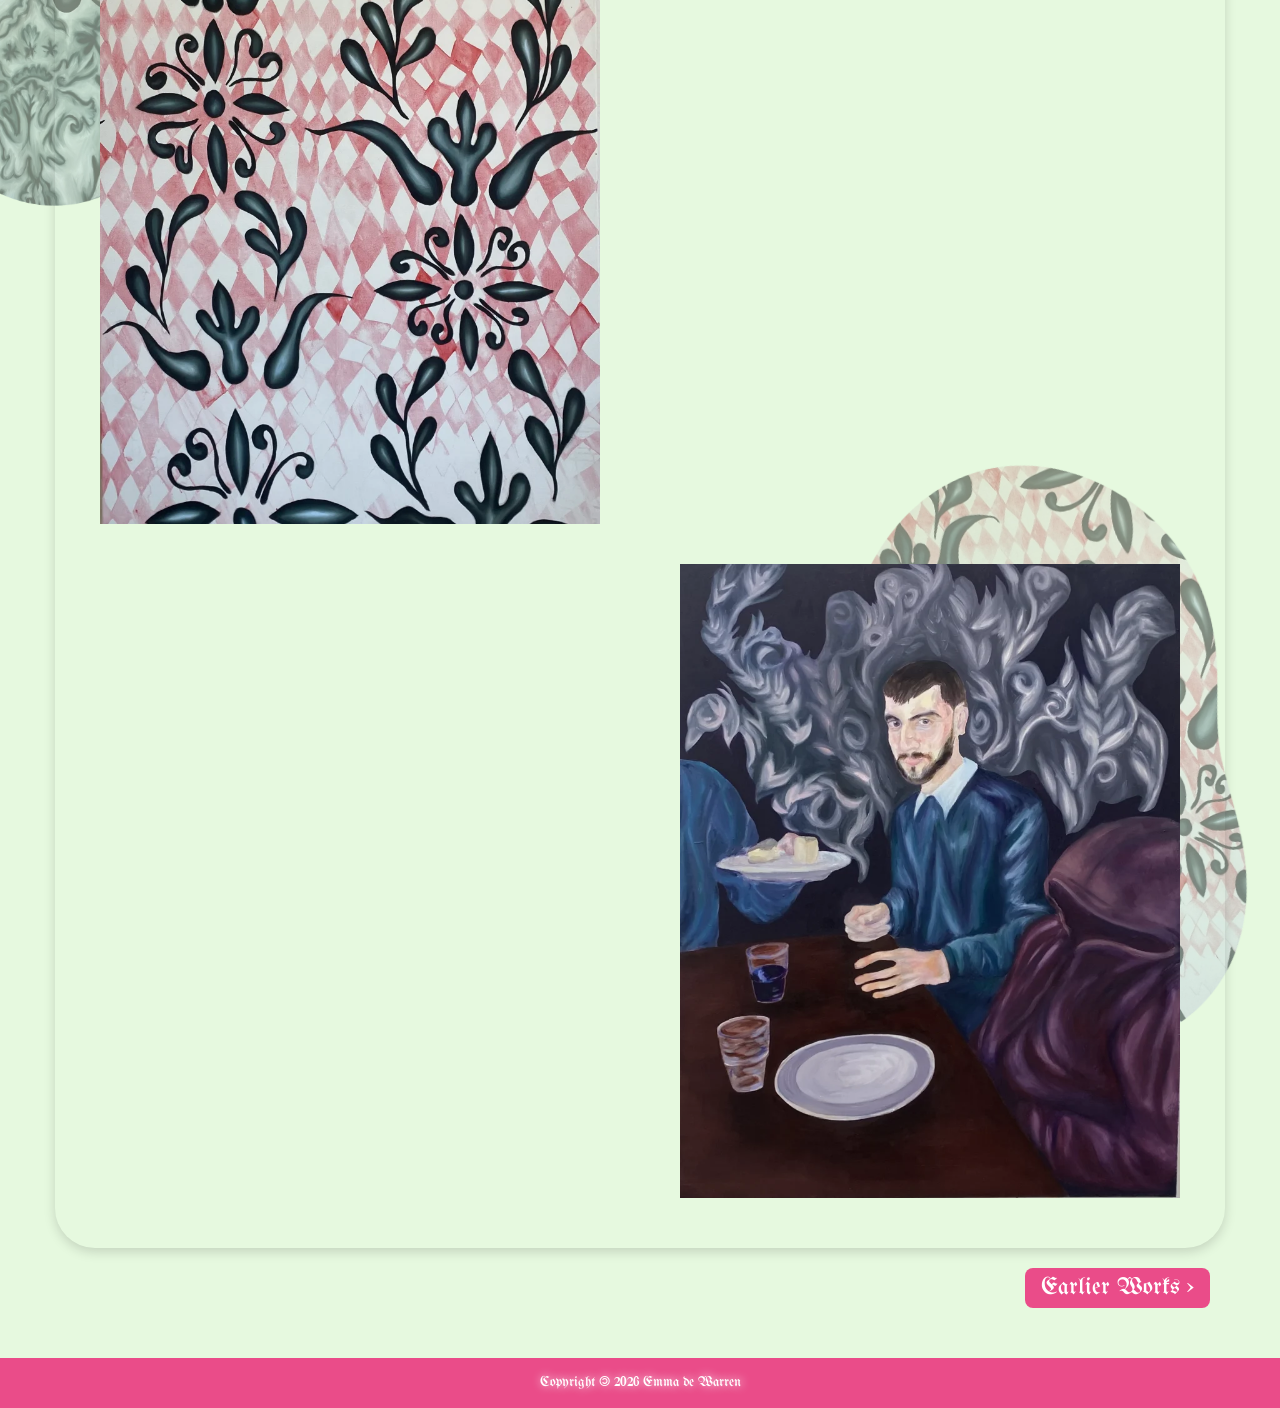
==== commit acfaa847: "new backgorunds" ====
--- a/index.html
+++ b/index.html
@@ -10,8 +10,10 @@
 <!-- bootstrap css -->
 <link rel="stylesheet" href="https://maxcdn.bootstrapcdn.com/bootstrap/3.4.1/css/bootstrap.min.css">
 <link href="main.css" rel="stylesheet" />
+<link rel="preconnect" href="https://fonts.googleapis.com">
+<link rel="preconnect" href="https://fonts.gstatic.com" crossorigin>
+<link href="https://fonts.googleapis.com/css2?family=Instrument+Serif:ital@0;1&family=UnifrakturMaguntia&display=swap" rel="stylesheet">
 </head>
-
 <body data-page="painting">
 
 <!-- Navigation -->
@@ -66,9 +68,9 @@
 
 
 <footer>
-  <div class="footer">
+  <div class="footer2">
     <div class="container">
-      <p>Copyright &copy; 2024 Emma</p>
+      <p class="footer2-text">Copyright &copy; 2026 Emma de Warren</p>
     </div>
   </div>  
 </footer>
--- a/main.css
+++ b/main.css
@@ -8,10 +8,33 @@
   margin: 20px;
 }
 
+
+p,
+h1,
+h2,
+h3,
+h4,
+h5,
+h6 {
+  font-family: "Instrument Serif", sans-serif;
+  font-optical-sizing: auto;
+  font-style: normal;
+}
+
+p2,
+.footer2-text {
+  font-family: "UnifrakturMaguntia", cursive;
+  font-optical-sizing: auto;
+  font-style: normal;
+}
+
+a {
+  color: #0505FE;
+}
+
 p {
   margin: 10px;
   font-size: 18px;
-  font-family: Tahoma, sans-serif;
   text-shadow: 1px 0 10px rgb(255, 255, 255);
   color: rgb(49, 50, 50)
 }
@@ -19,14 +42,113 @@
 h2 {
   margin-top: 20px;
   font-size: 34px;
-  font-family: Tahoma, sans-serif;
 }
 
 .footer {
-  background-color: #f1f1f1;
+  background-color: #DCF7D2;
   padding: 10px 0;
   text-align: center;
   margin-top: 50px;
+  min-height: 50px;
+  box-sizing: border-box;
+  display: flex;
+  align-items: center;
+  justify-content: center;
+}
+
+.footer2 {
+  background-color: #EA4C89;
+  padding: 10px 0;
+  text-align: center;
+  margin-top: 50px;
+  min-height: 50px;
+  box-sizing: border-box;
+  display: flex;
+  align-items: center;
+  justify-content: center;
+}
+
+body {
+  background-color: rgba(220, 247, 210, 0.7);
+}
+
+.footer2-text {
+  margin: 0;
+  color: #FFFFFF;
+  font-size: 14px;
+}
+
+.bio-intro {
+  display: grid;
+  grid-template-columns: repeat(2, minmax(0, 1fr));
+  align-items: start;
+  gap: 48px;
+  padding: 72px;
+}
+
+.bio-cv {
+  padding: 0 72px 48px;
+}
+
+.bio-cv > p2 {
+  display: block;
+  width: 100%;
+  box-sizing: border-box;
+  margin: 0;
+  padding: 8px ;
+  text-align: left;
+  line-height: 2;
+}
+
+.bio-cv > p:first-child {
+  margin-bottom: 16px;
+  padding-bottom: 12px;
+}
+
+@media (max-width: 991px) {
+  .bio-cv {
+    padding: 0 32px 40px;
+  }
+}
+
+@media (max-width: 520px) {
+  .bio-cv {
+    padding: 0 20px 32px;
+  }
+}
+
+.bio-copy p {
+  text-align: start, top;
+}
+
+.bio-photo {
+  display: flex;
+  justify-content: center;
+}
+
+.bio-photo img {
+  width: 70%;
+  max-width: 420px;
+  height: auto;
+  border-radius: 8px;
+}
+
+@media (max-width: 991px) {
+  .bio-intro {
+    grid-template-columns: 1fr;
+    gap: 32px;
+    padding: 40px 32px;
+  }
+
+  .bio-photo img {
+    width: 80%;
+  }
+}
+
+@media (max-width: 520px) {
+  .bio-intro {
+    padding: 32px 20px;
+  }
 }
 
 /* Drifting background cutouts (see floaters.js) */
@@ -131,9 +253,73 @@
   width: 500px;
 }
 
+.painting-item {
+  display: flex;
+  flex-direction: column;
+}
+
+.painting-item .img {
+  flex: 0 0 auto;
+  width: 500px;
+  order: 0;
+}
+
+.painting-caption {
+  width: 500px;
+  max-width: 100%;
+  margin-bottom: 0;
+  order: 1;
+  font-family: "Instrument Serif", sans-serif;
+  font-size: 16px;
+  line-height: 1.5;
+  color: rgb(49, 50, 50);
+  text-shadow: 1px 0 10px rgb(255, 255, 255);
+}
+
+.painting-even {
+  align-items: flex-start;
+}
+
+.painting-odd {
+  align-items: flex-end;
+}
+
+.painting-odd .painting-caption {
+  text-align: right;
+}
+
+@media (max-width: 767px) {
+  .painting-item,
+  .painting-even,
+  .painting-odd {
+    flex-direction: column;
+    width: 100%;
+    min-width: 0;
+    align-items: stretch;
+    box-sizing: border-box;
+  }
+
+  .painting-item .img {
+    flex-basis: auto;
+    width: 100%;
+    margin-bottom: 0;
+  }
+
+  .painting-caption,
+  .painting-odd .painting-caption {
+    width: 100%;
+    max-width: 100%;
+    margin-top: 5px;
+    margin-bottom: 20px;
+    text-align: left;
+    overflow-wrap: anywhere;
+    box-sizing: border-box;
+  }
+}
+
 button:disabled {
-  background-color: grey;
-  color: white;
+  background-color: #DCF7D2;
+  color: #0505FE;
   opacity: 0.7;
   cursor: default;
 }
@@ -146,9 +332,9 @@
   color: #FFFFFF;
   cursor: pointer;
   display: inline-block;
-  font-family: "Haas Grot Text R Web", "Helvetica Neue", Helvetica, Arial, sans-serif;
-  font-size: 14px;
-  font-weight: 500;
+  font-family: "UnifrakturMaguntia", cursive;
+  font-size: 24px;
+  font-weight: 400;
   height: 40px;
   line-height: 20px;
   list-style: none;
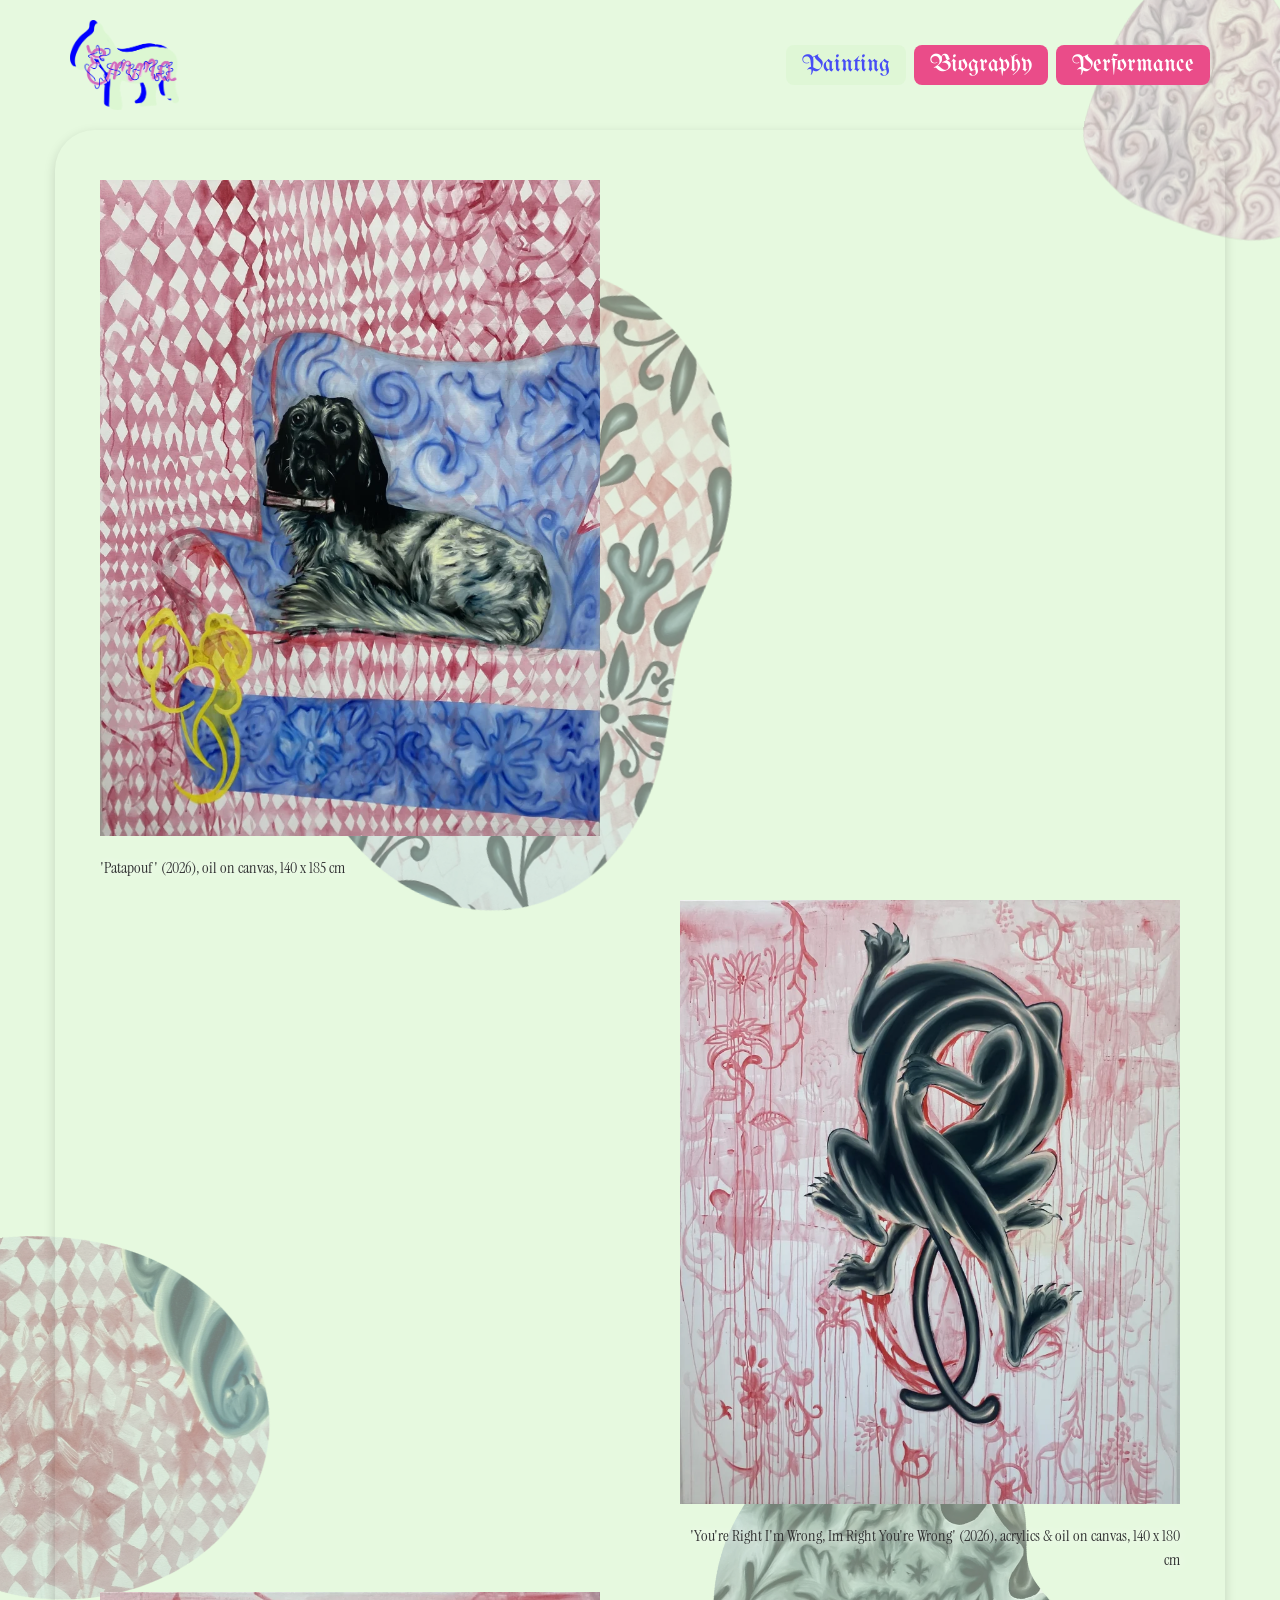
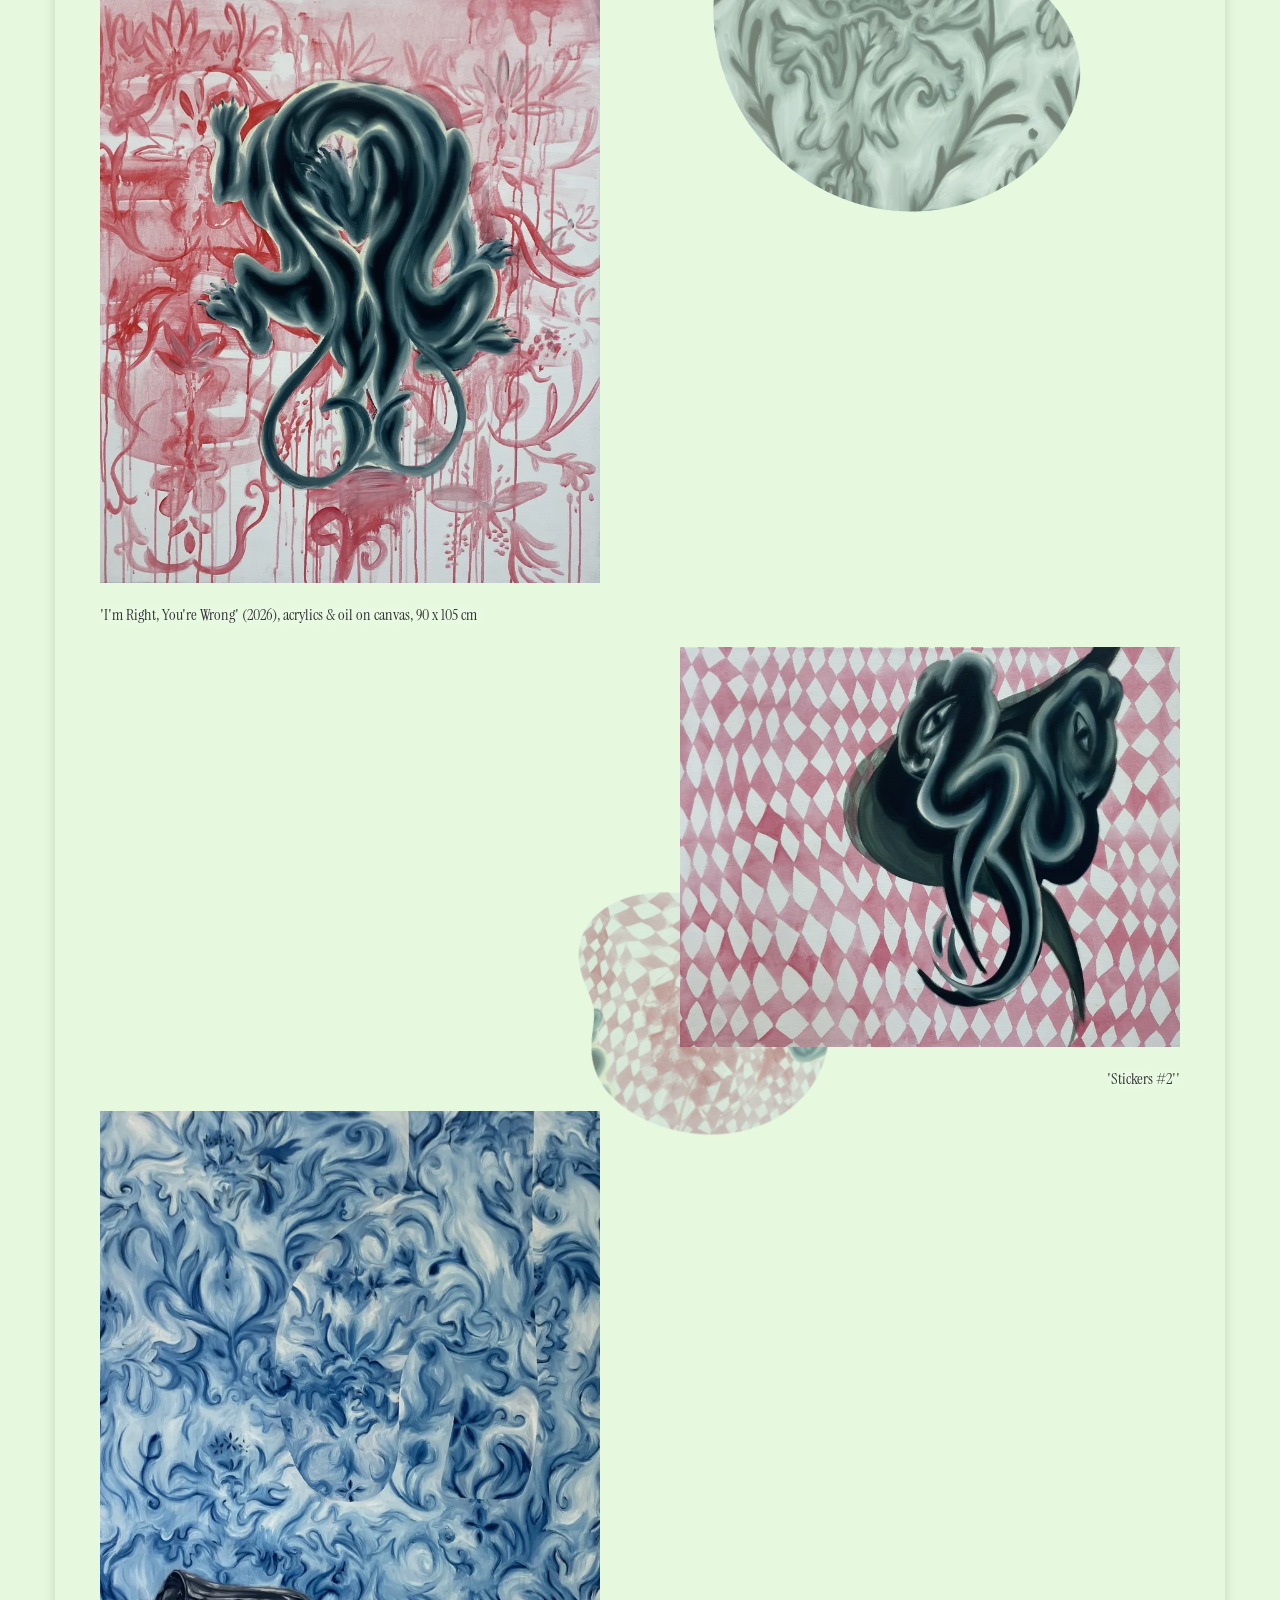
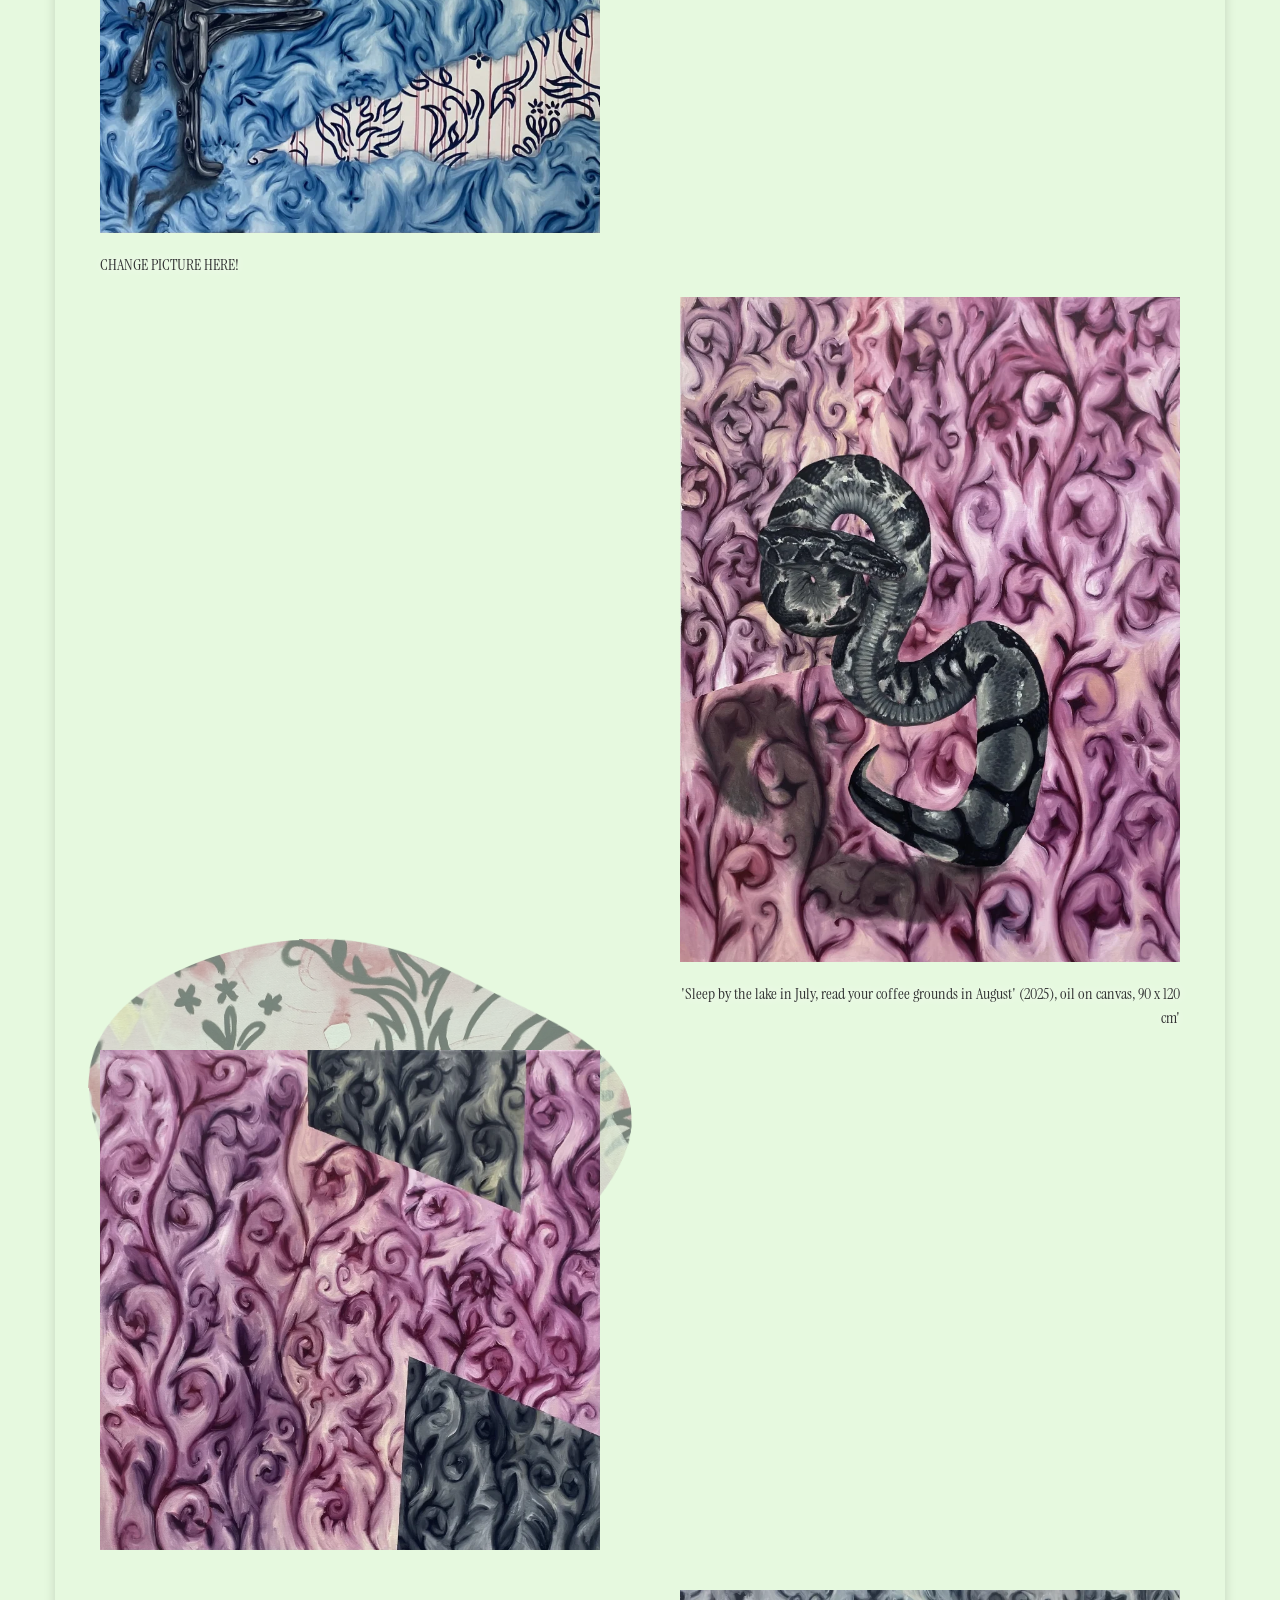
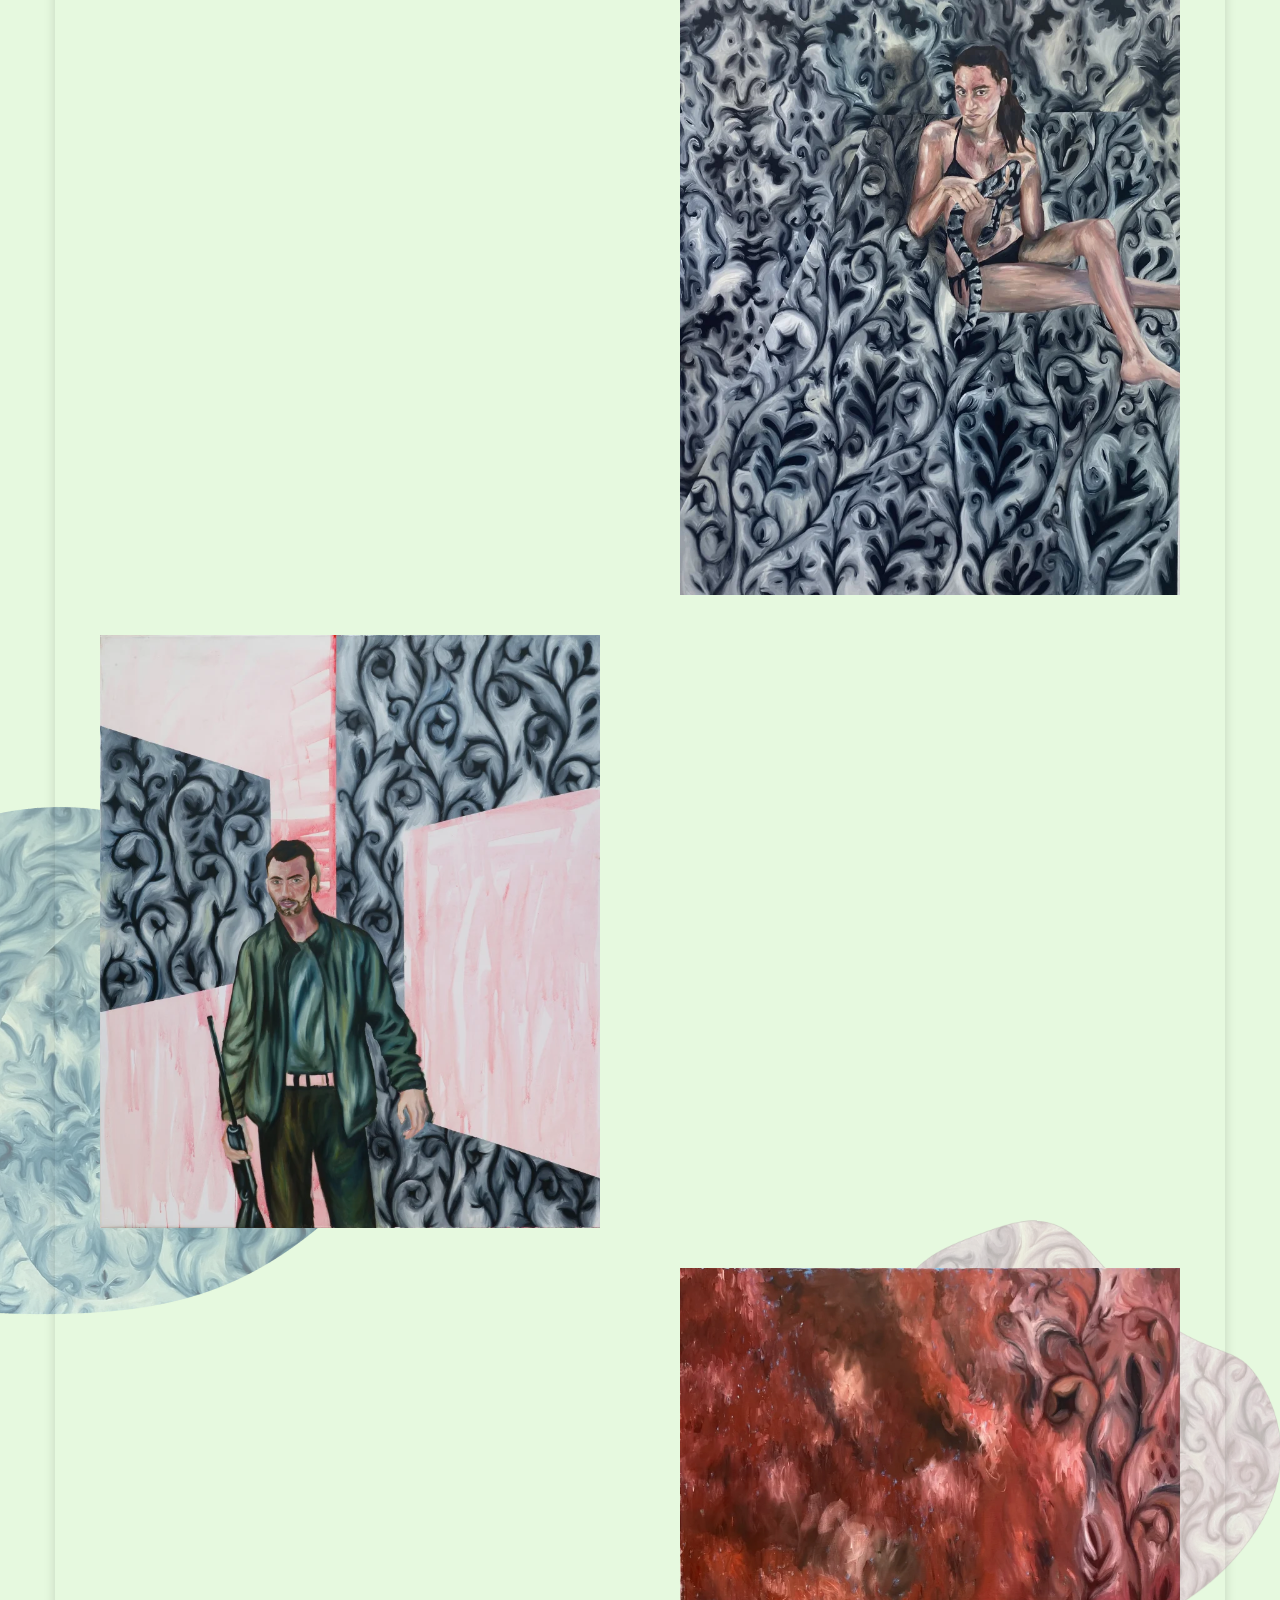
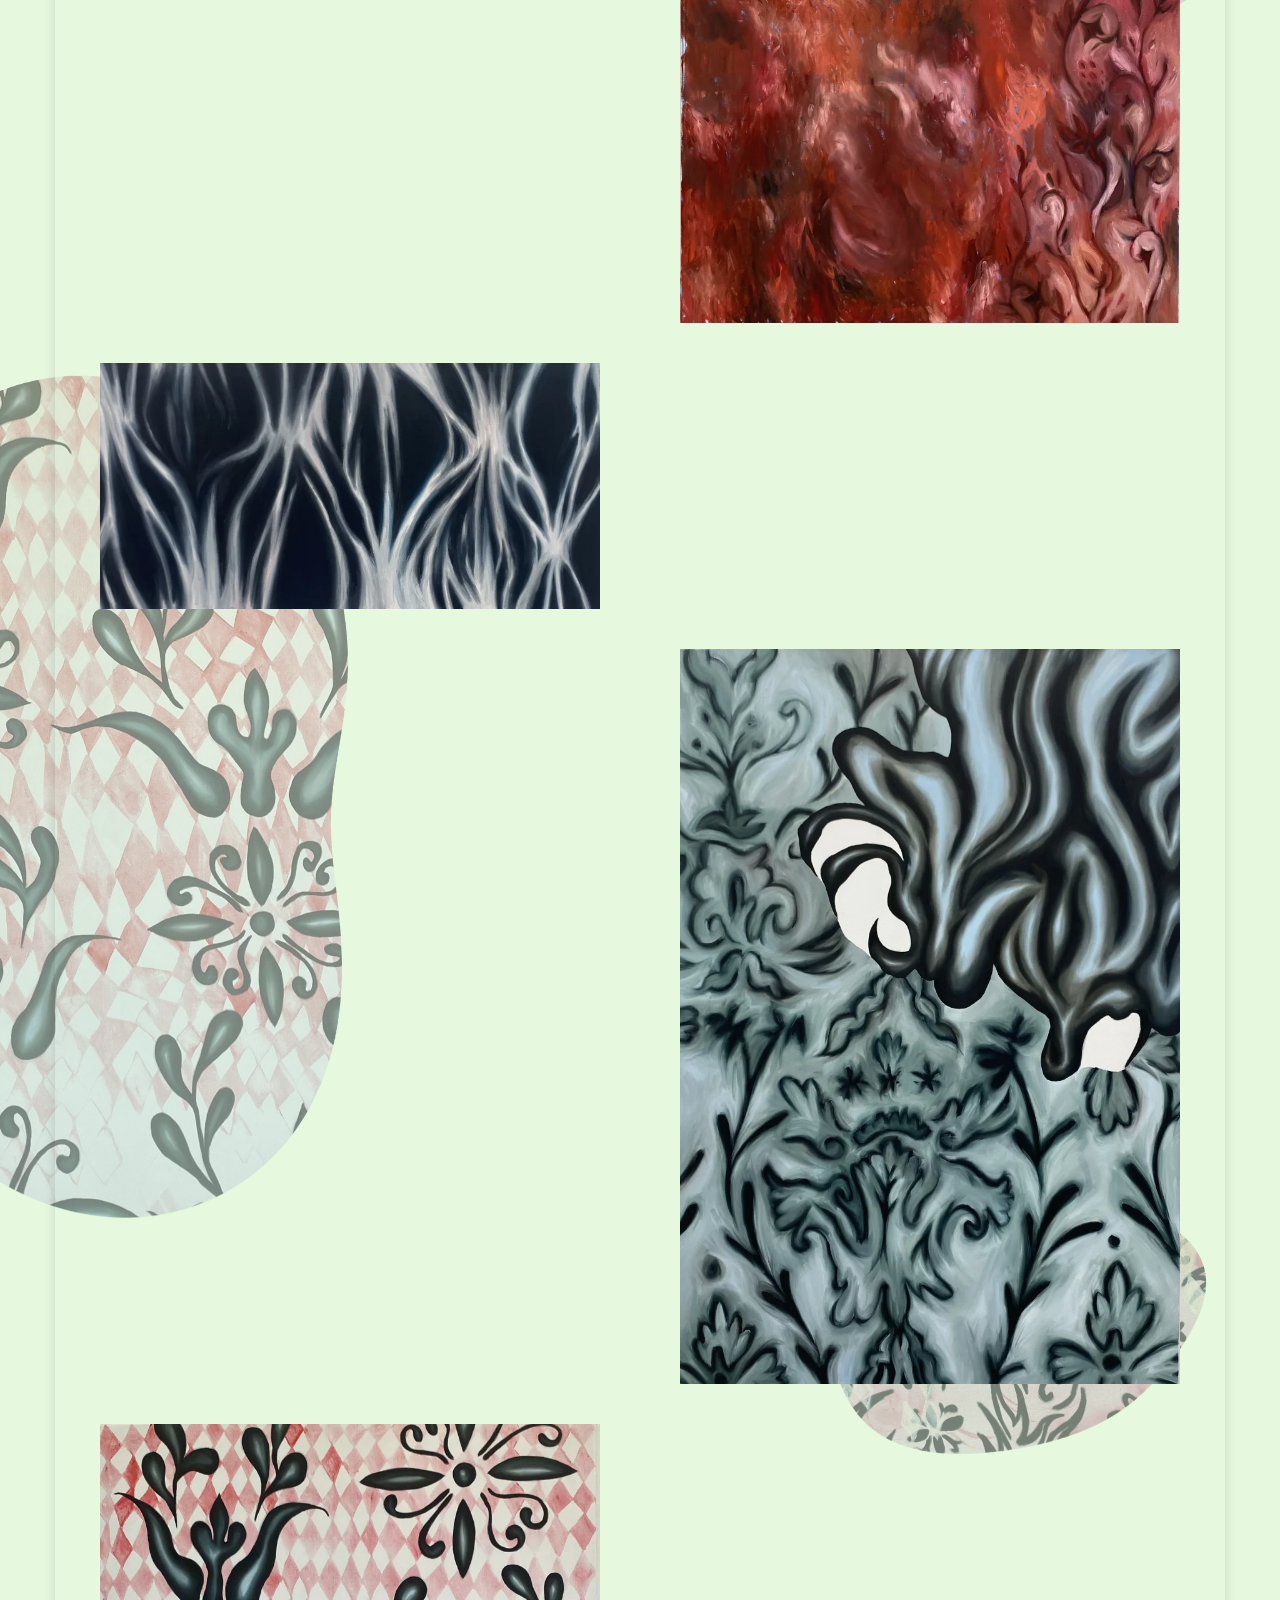
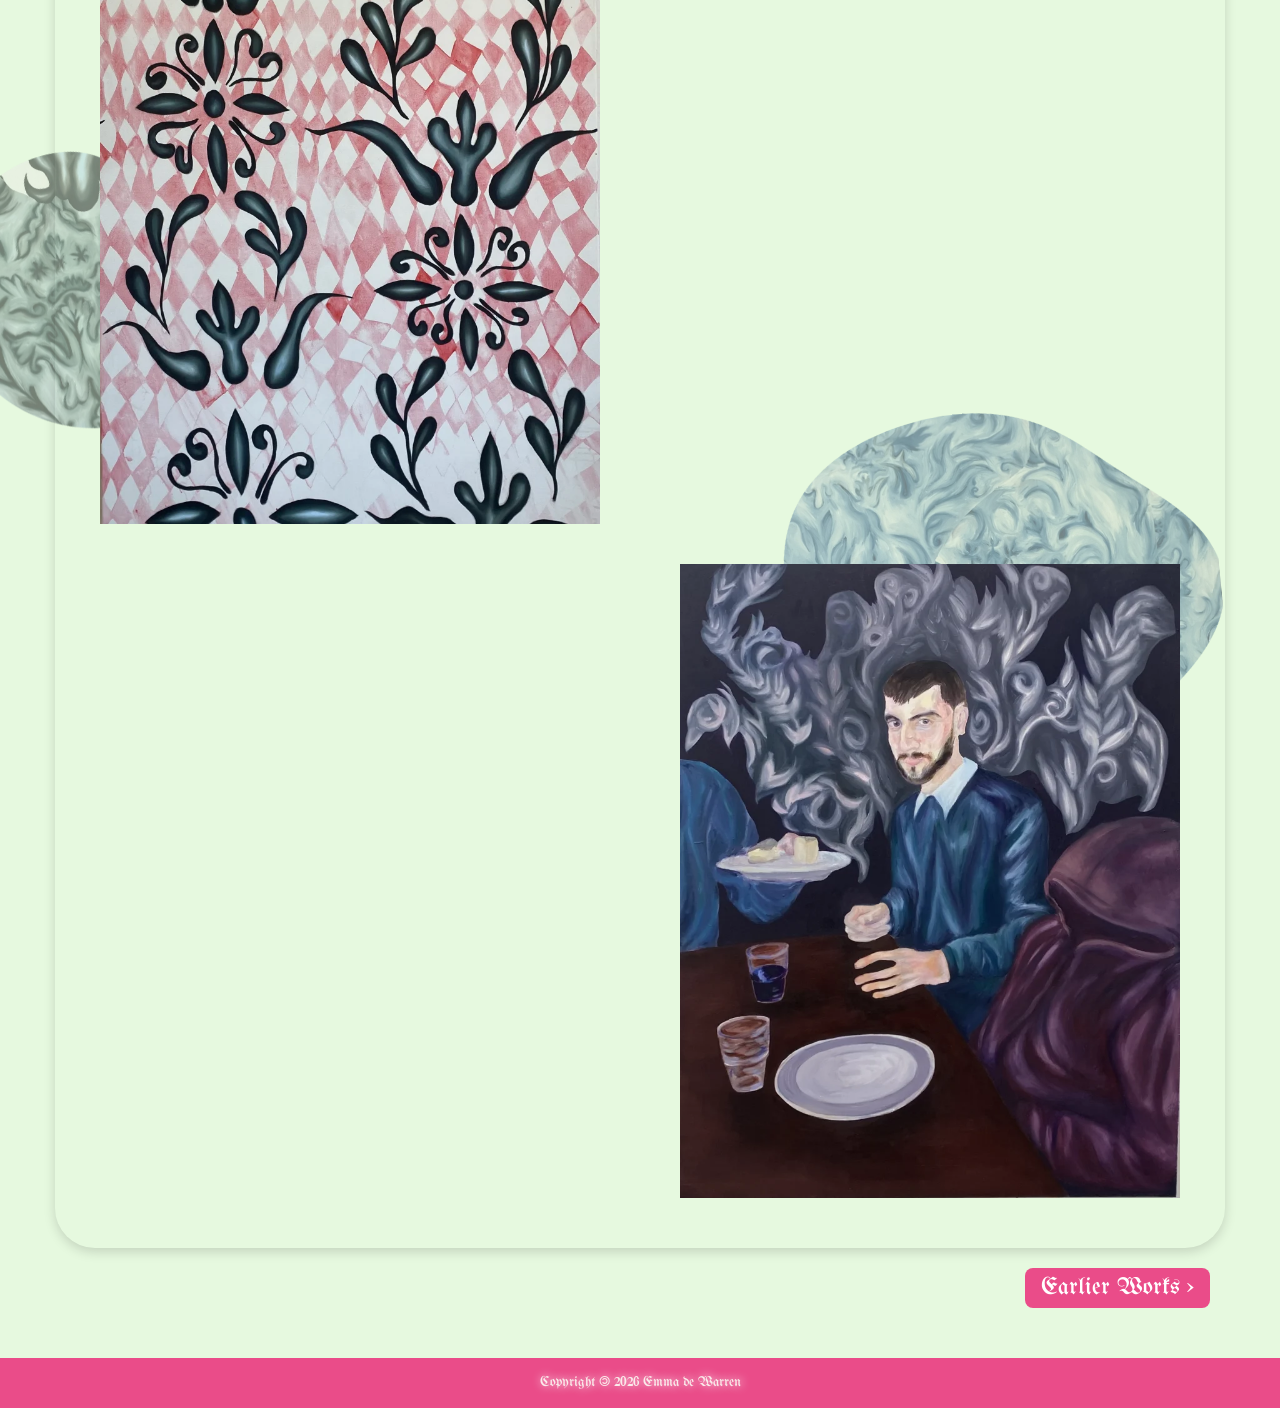
==== commit ebd6c1cd: "background on bio" ====
--- a/index.html
+++ b/index.html
@@ -70,7 +70,7 @@
 <footer>
   <div class="footer2">
     <div class="container">
-      <p class="footer2-text">Copyright &copy; 2026 Emma de Warren</p>
+      <p class="footer2-text" style="color: #FAEAEA">Copyright &copy; 2026 Emma de Warren</p>
     </div>
   </div>  
 </footer>
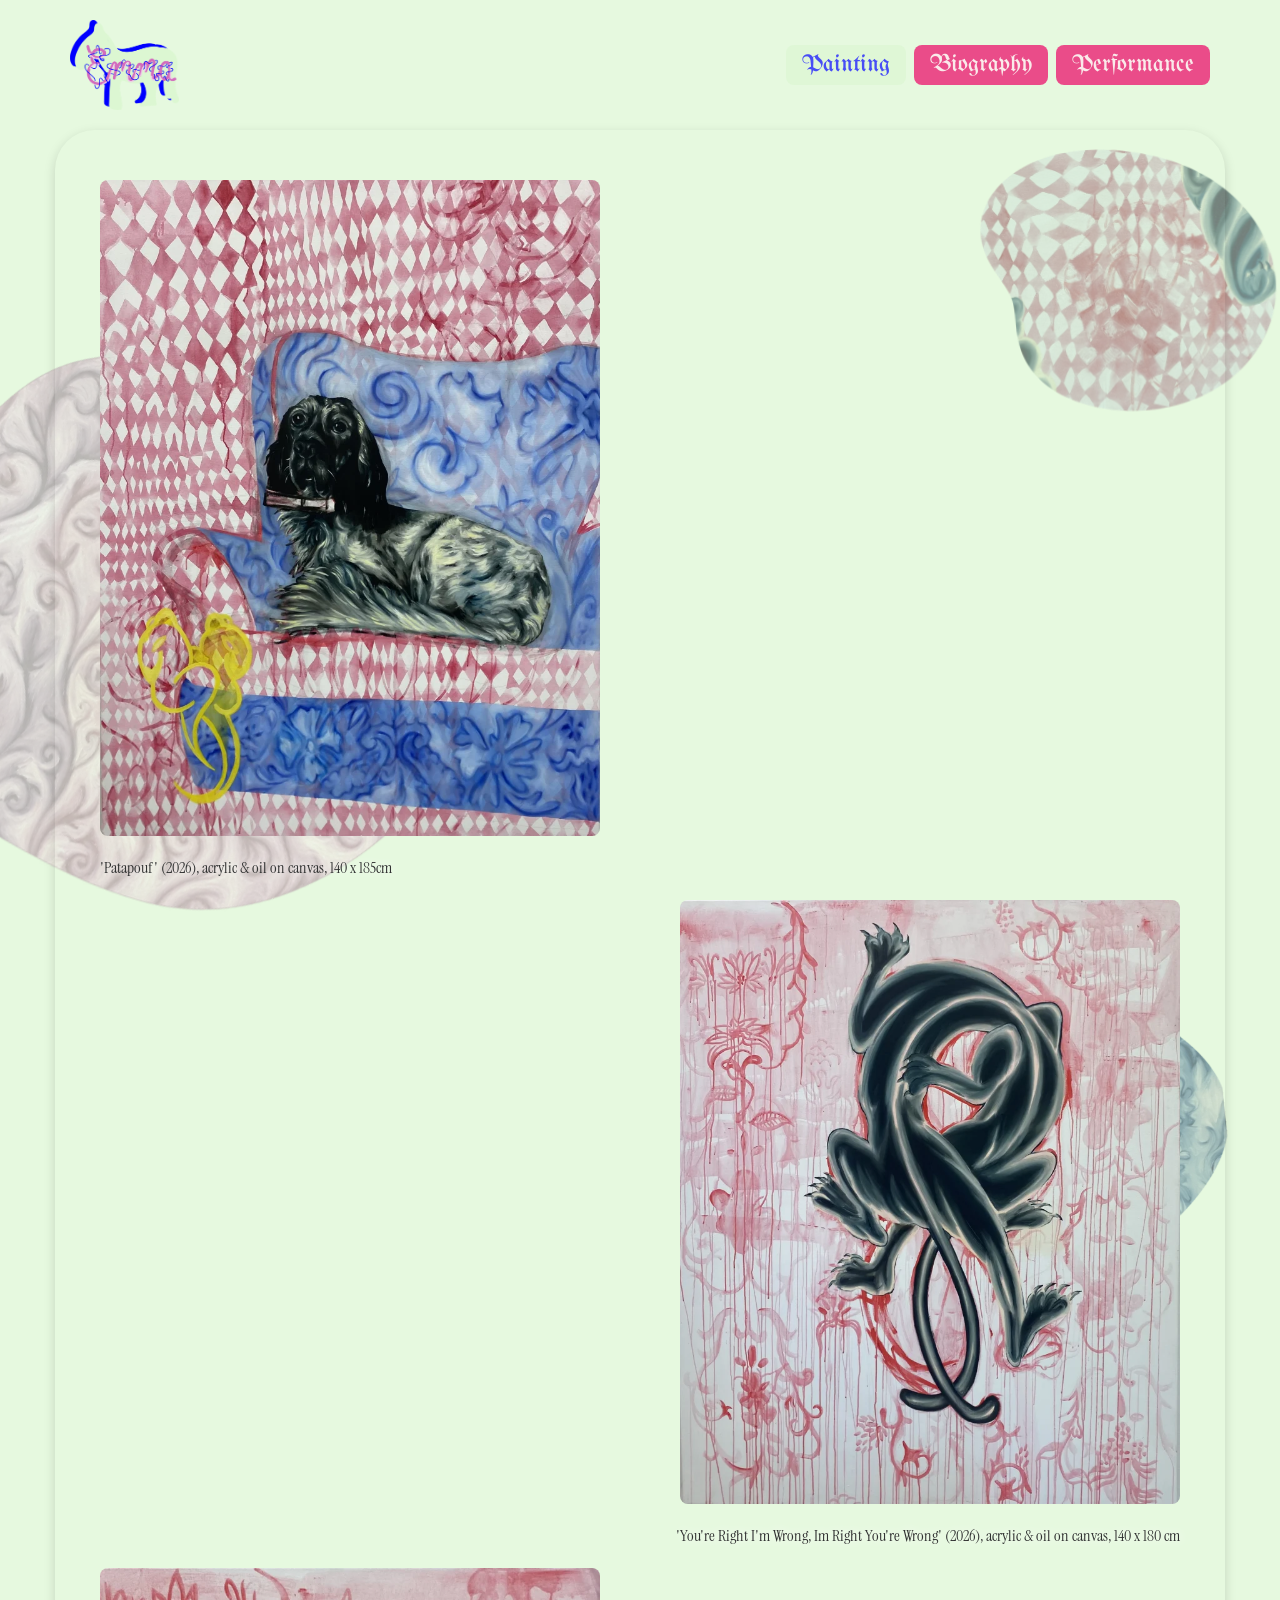
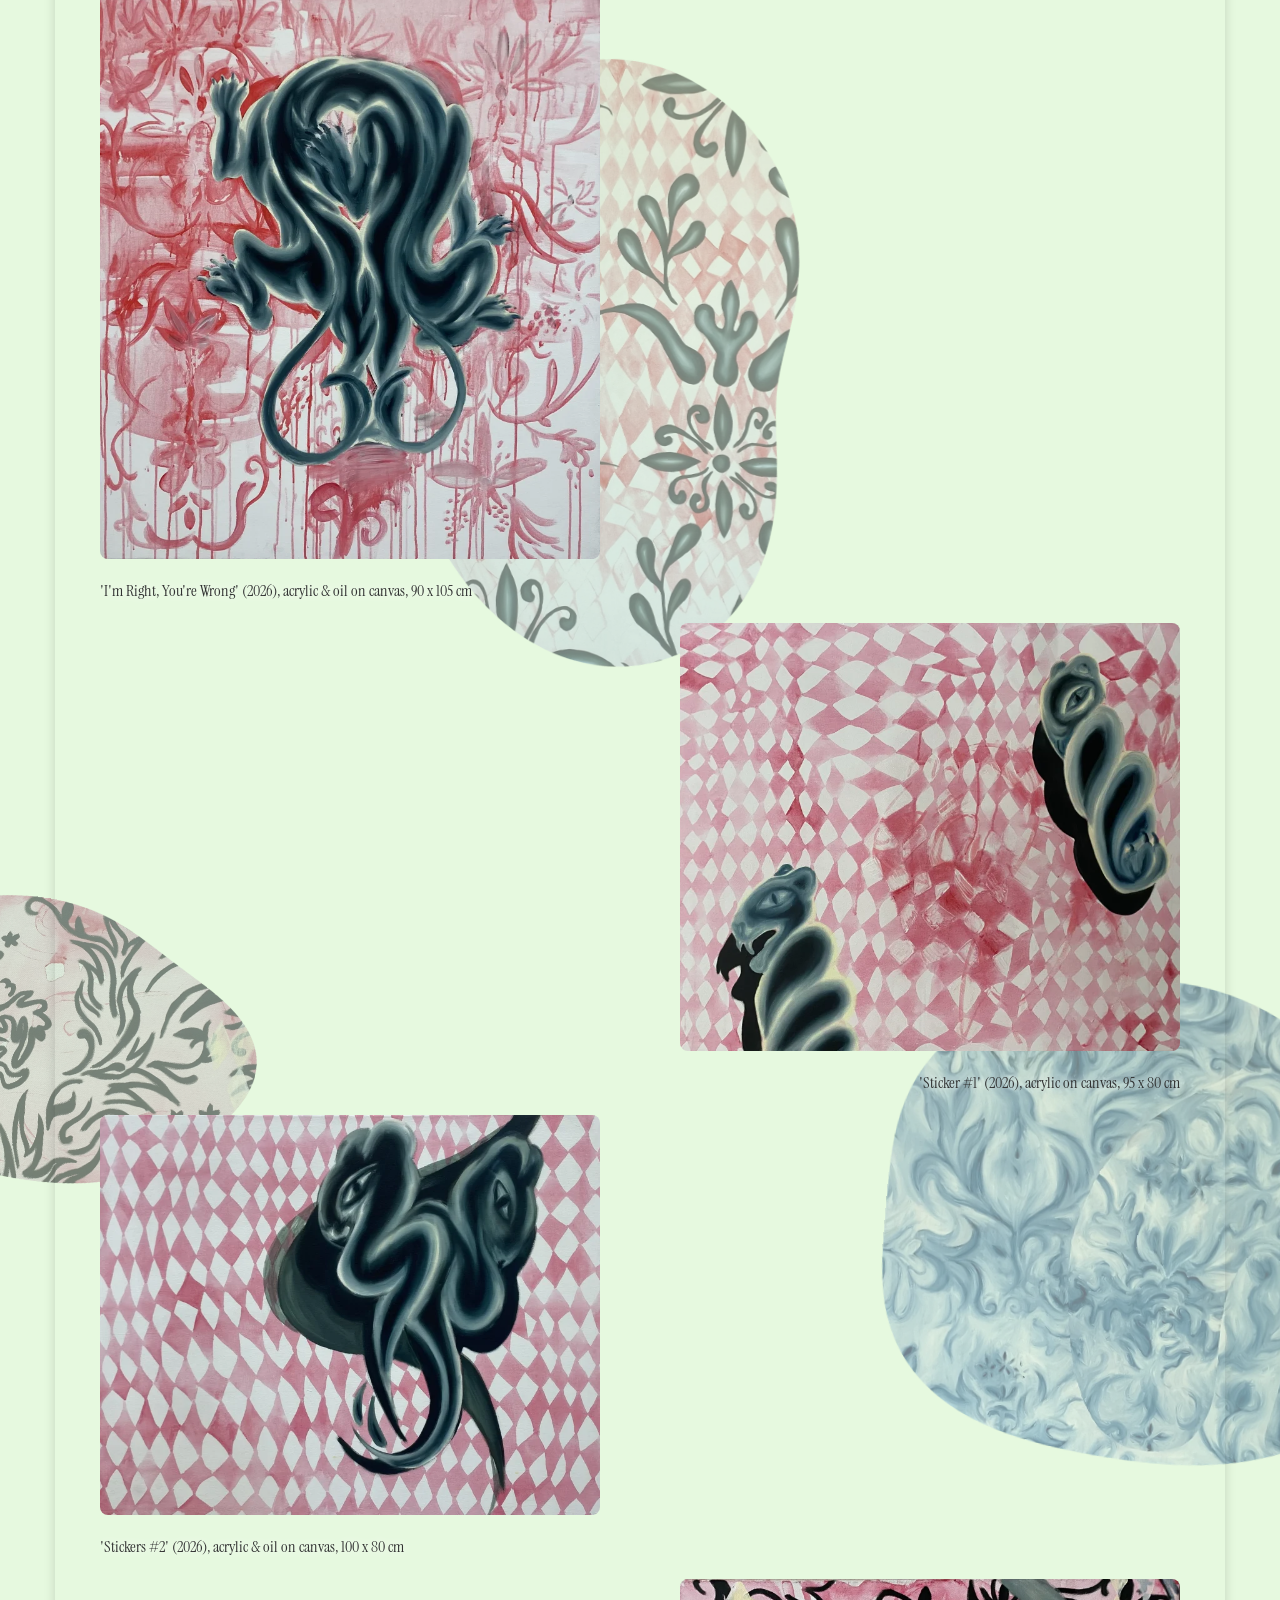
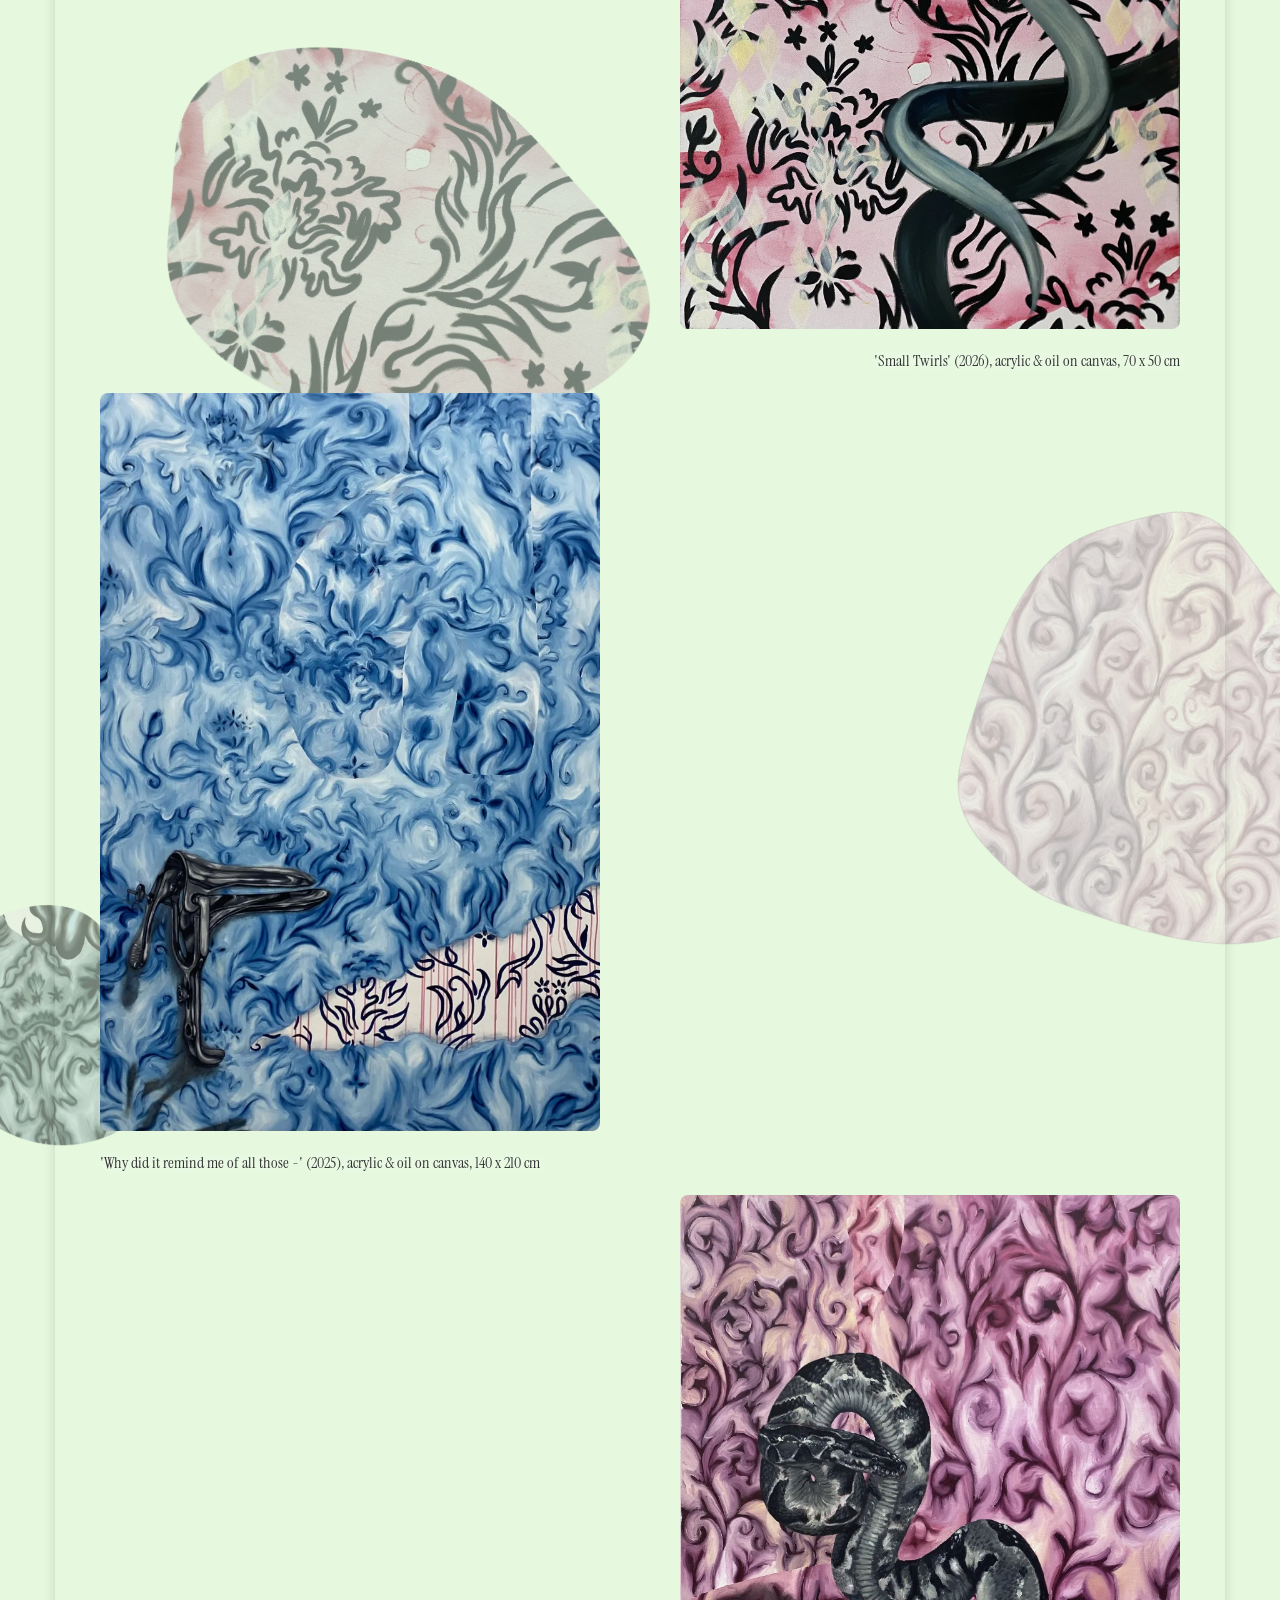
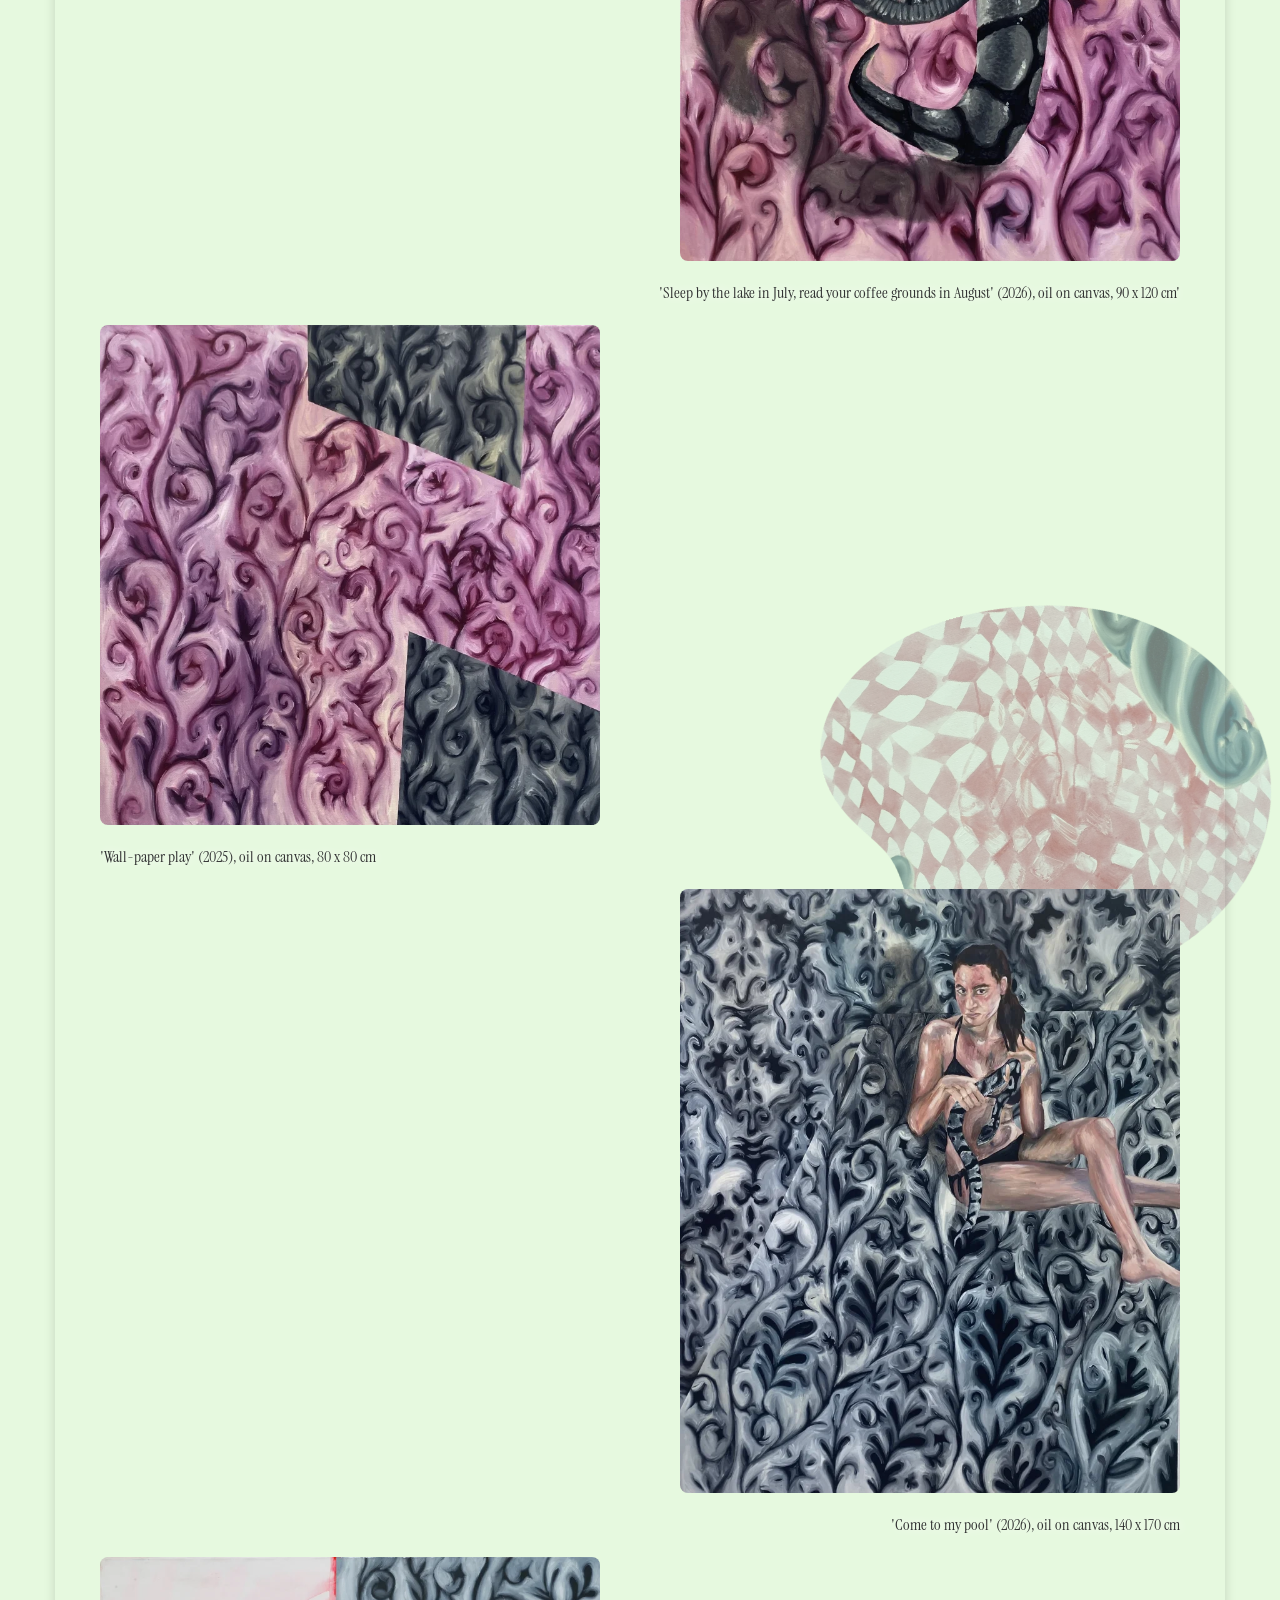
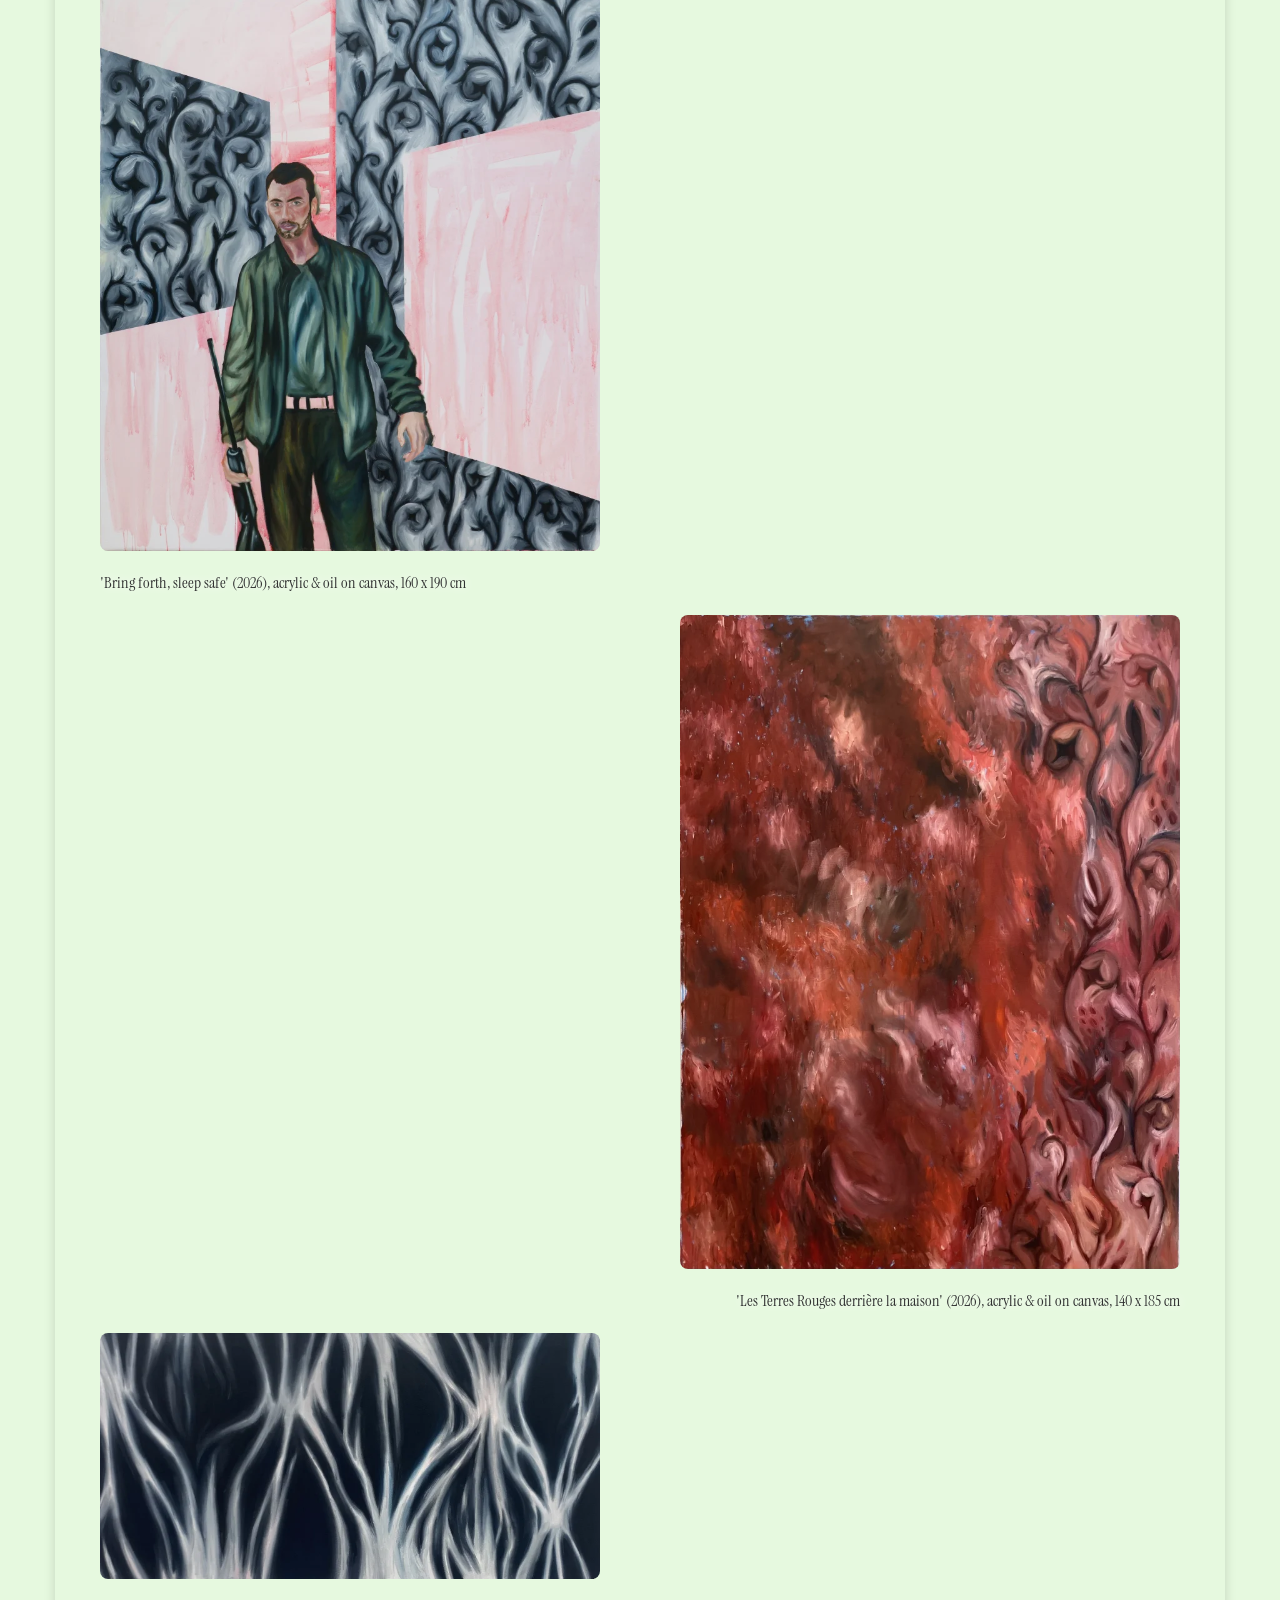
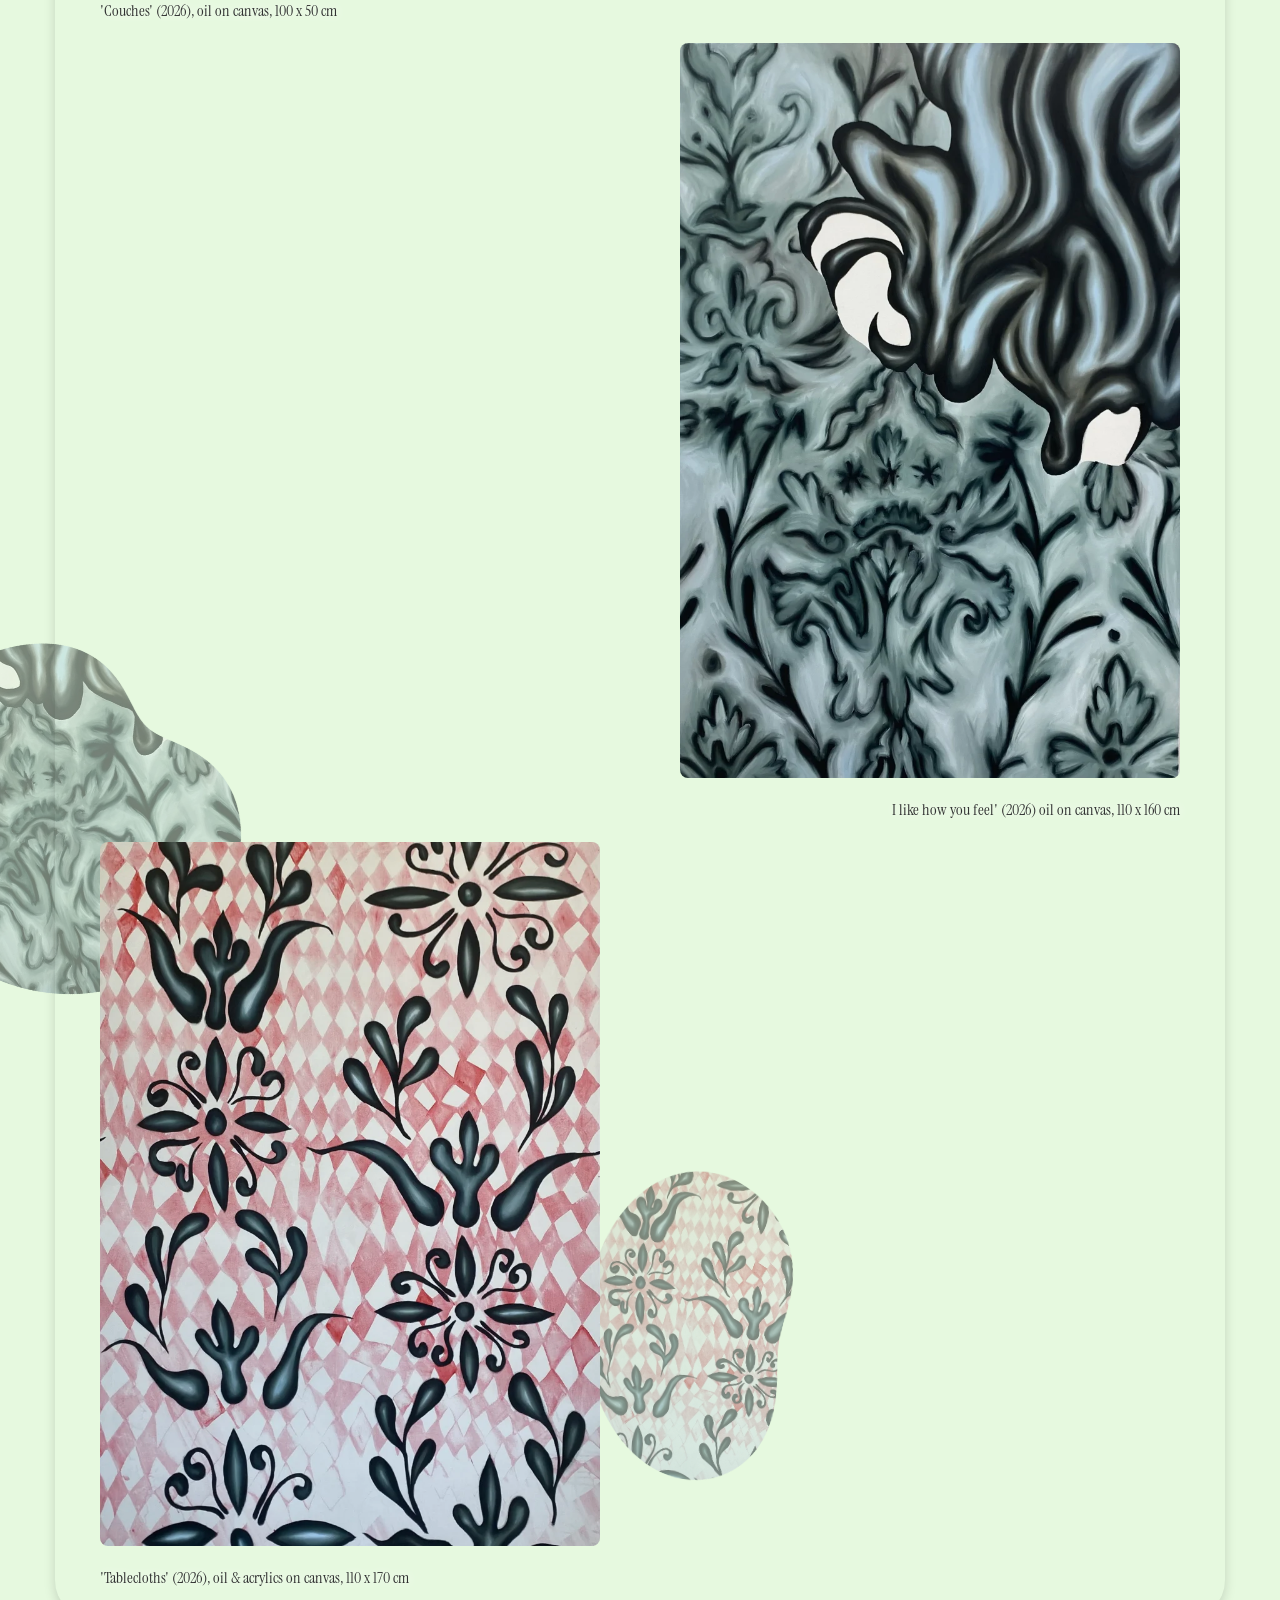
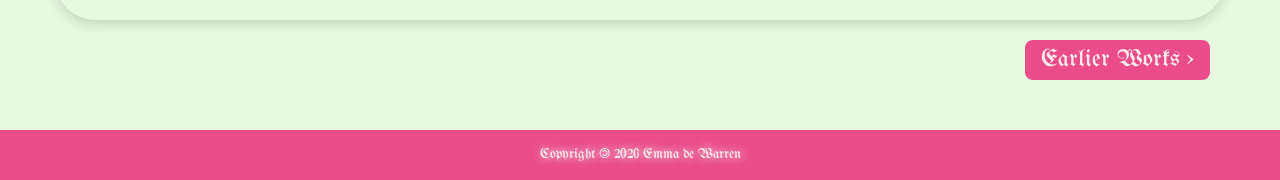
==== commit a6bc68e1: "updates" ====
--- a/index.html
+++ b/index.html
@@ -25,8 +25,7 @@
       <!-- Logo on the left -->
       <a href="index.html" class="nav-logo">
         <img src="pictures/emma website-2.png"
-             alt="logo"
-             style="height:90px; width:auto;">
+             alt="logo">
       </a>
 
       <!-- Menu toggle (mobile only) -->
--- a/main.css
+++ b/main.css
@@ -74,7 +74,7 @@
 
 .footer2-text {
   margin: 0;
-  color: #FFFFFF;
+  color: #FAEAEA;
   font-size: 14px;
 }
 
@@ -205,6 +205,11 @@
   flex-shrink: 0;
 }
 
+.nav-logo img {
+  height: 90px;
+  width: auto;
+}
+
 .button-1.nav-toggle {
   display: none;
   font-size: 20px;
@@ -219,6 +224,10 @@
 
   .button-1.nav-toggle {
     display: inline-block;
+  }
+
+  .nav-logo img {
+    height: 72px;
   }
 
   .nav-links {
@@ -229,7 +238,7 @@
     right: 0;
     z-index: 1000;
     padding: 8px;
-    background-color: #FFFFFF;
+    background-color: rgba(250, 234, 234, 0.5);
     border-radius: 8px;
     box-shadow: 0 4px 12px rgba(0, 0, 0, 0.15);
   }
@@ -245,12 +254,14 @@
 }
 
 /* Paintings in the gallery (built by paintings.js) */
-#gallery {
-  padding: 30px 30px;
+#gallery,
+#gallery2 {
+  padding: 30px;
 }
 
 .painting {
   width: 500px;
+  border-radius: 8px;
 }
 
 .painting-item {
@@ -265,8 +276,6 @@
 }
 
 .painting-caption {
-  width: 500px;
-  max-width: 100%;
   margin-bottom: 0;
   order: 1;
   font-family: "Instrument Serif", sans-serif;
@@ -329,7 +338,7 @@
   border-radius: 8px;
   border-style: none;
   box-sizing: border-box;
-  color: #FFFFFF;
+  color: #FAEAEA;
   cursor: pointer;
   display: inline-block;
   font-family: "UnifrakturMaguntia", cursive;
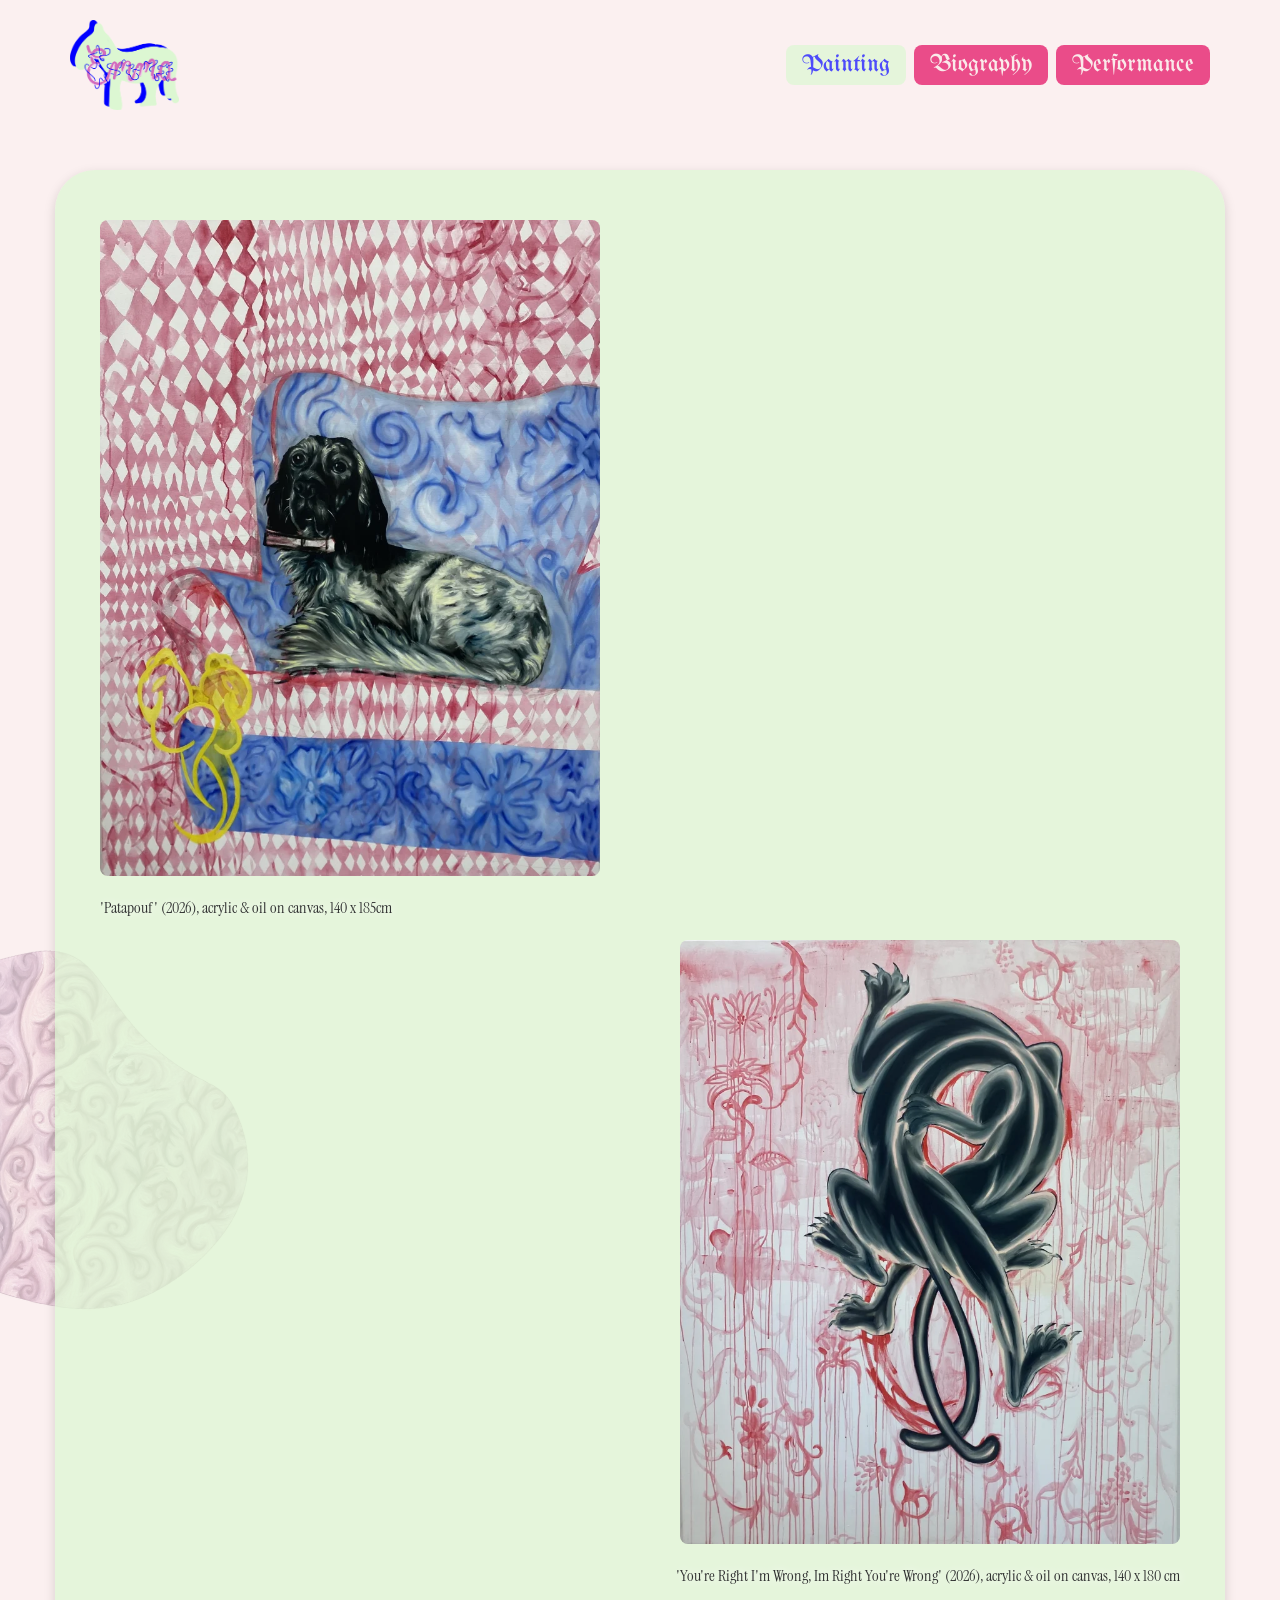
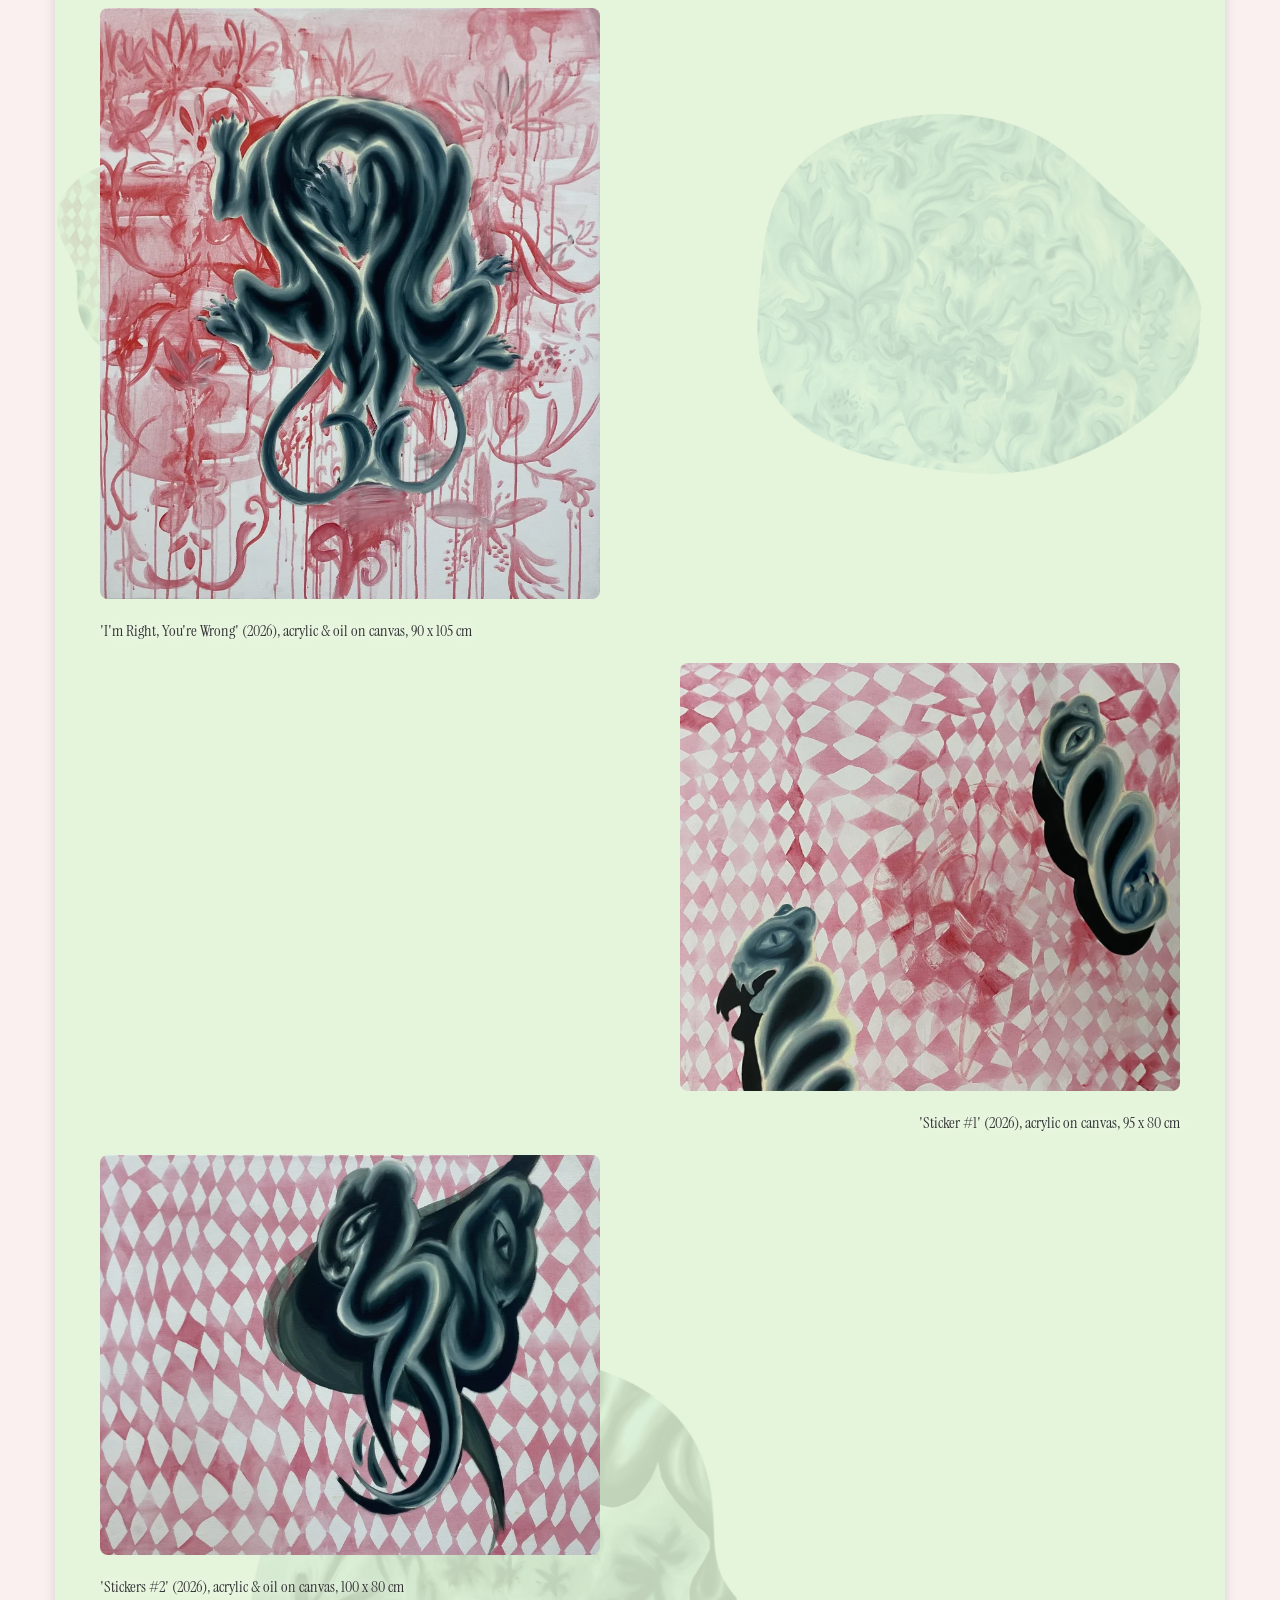
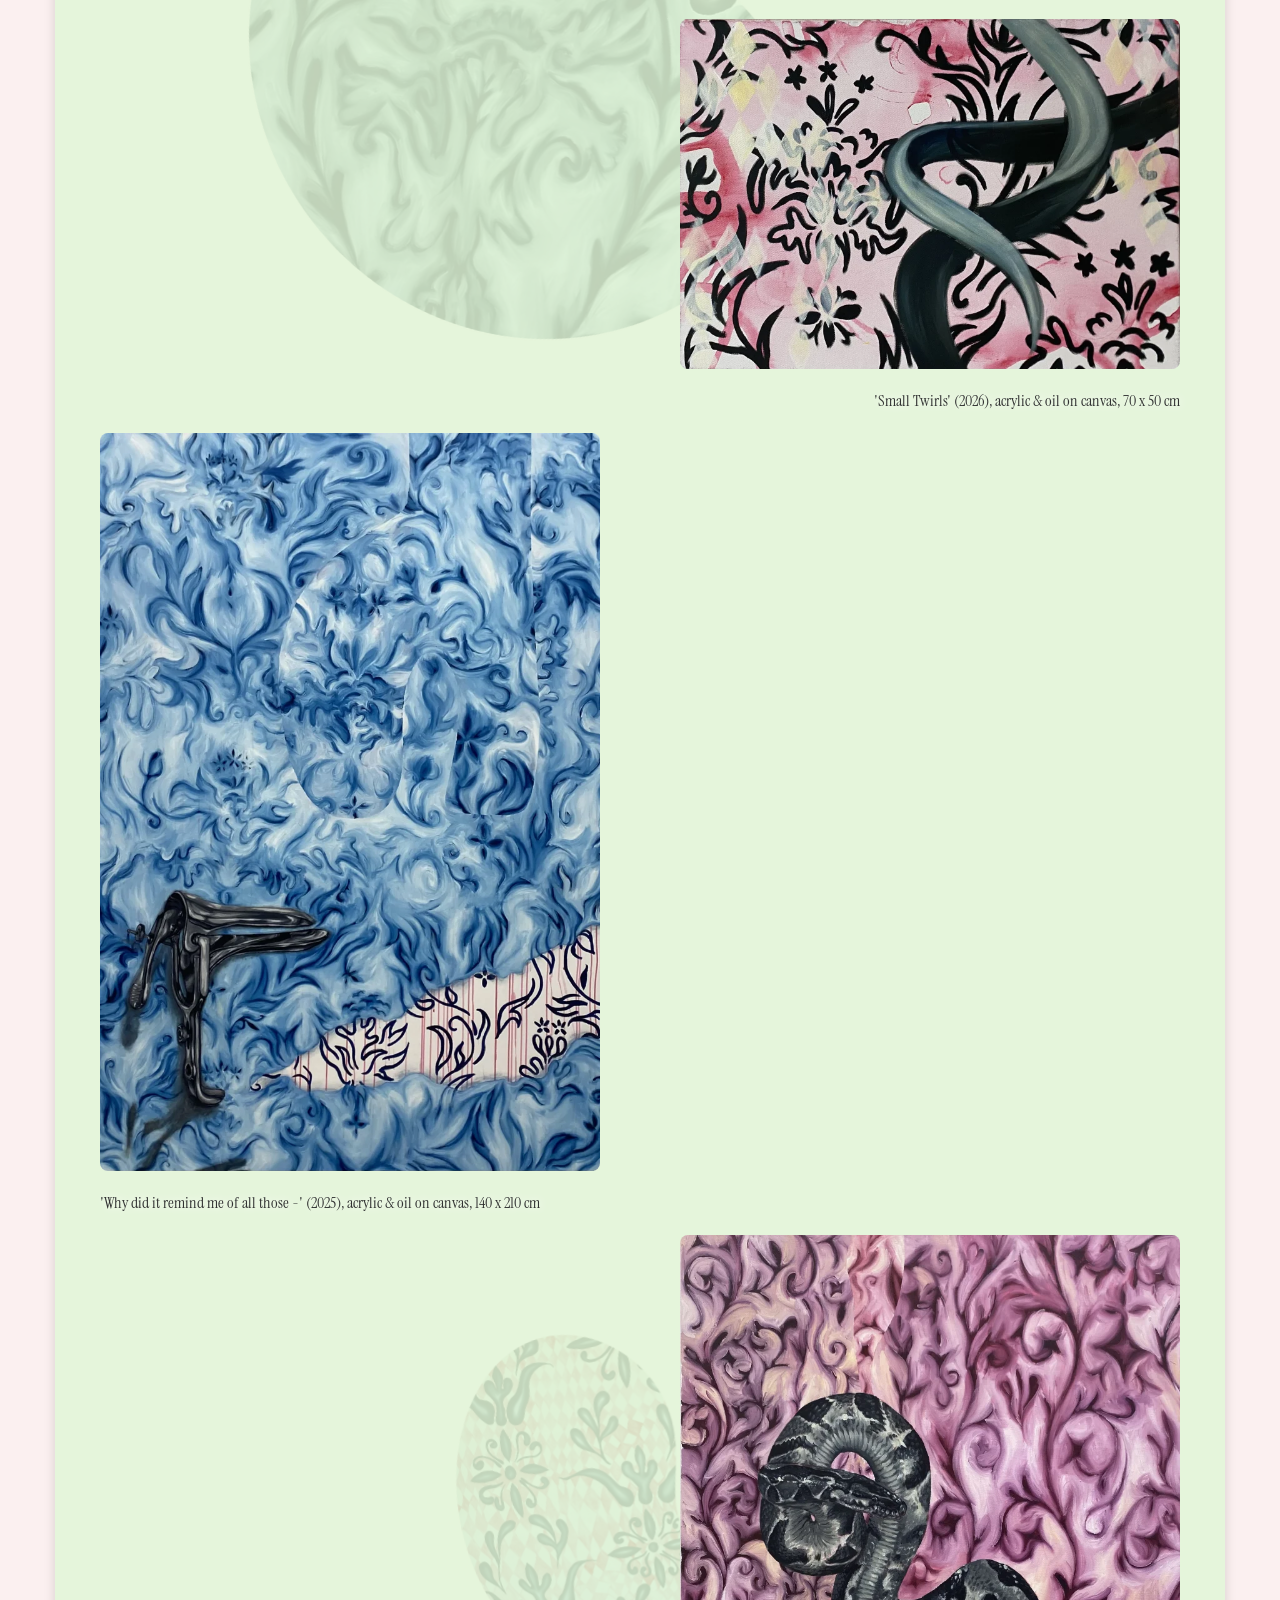
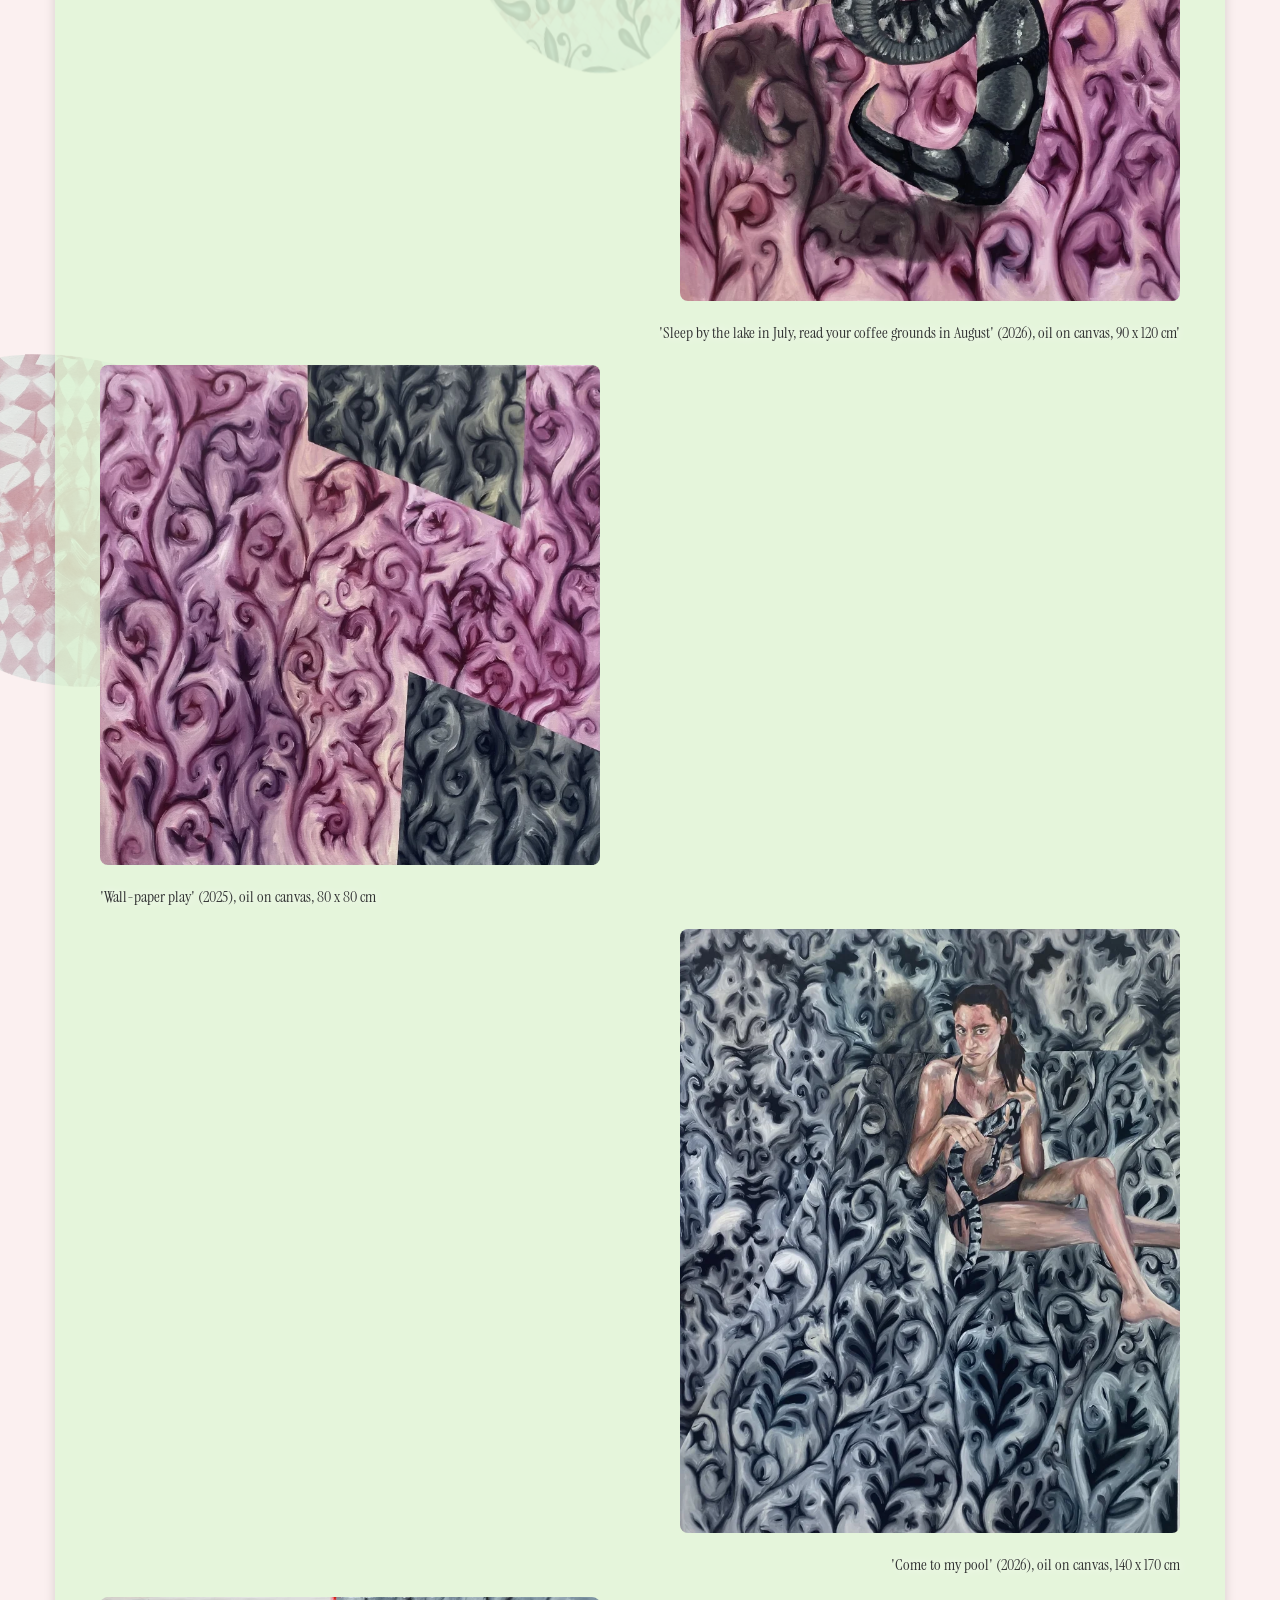
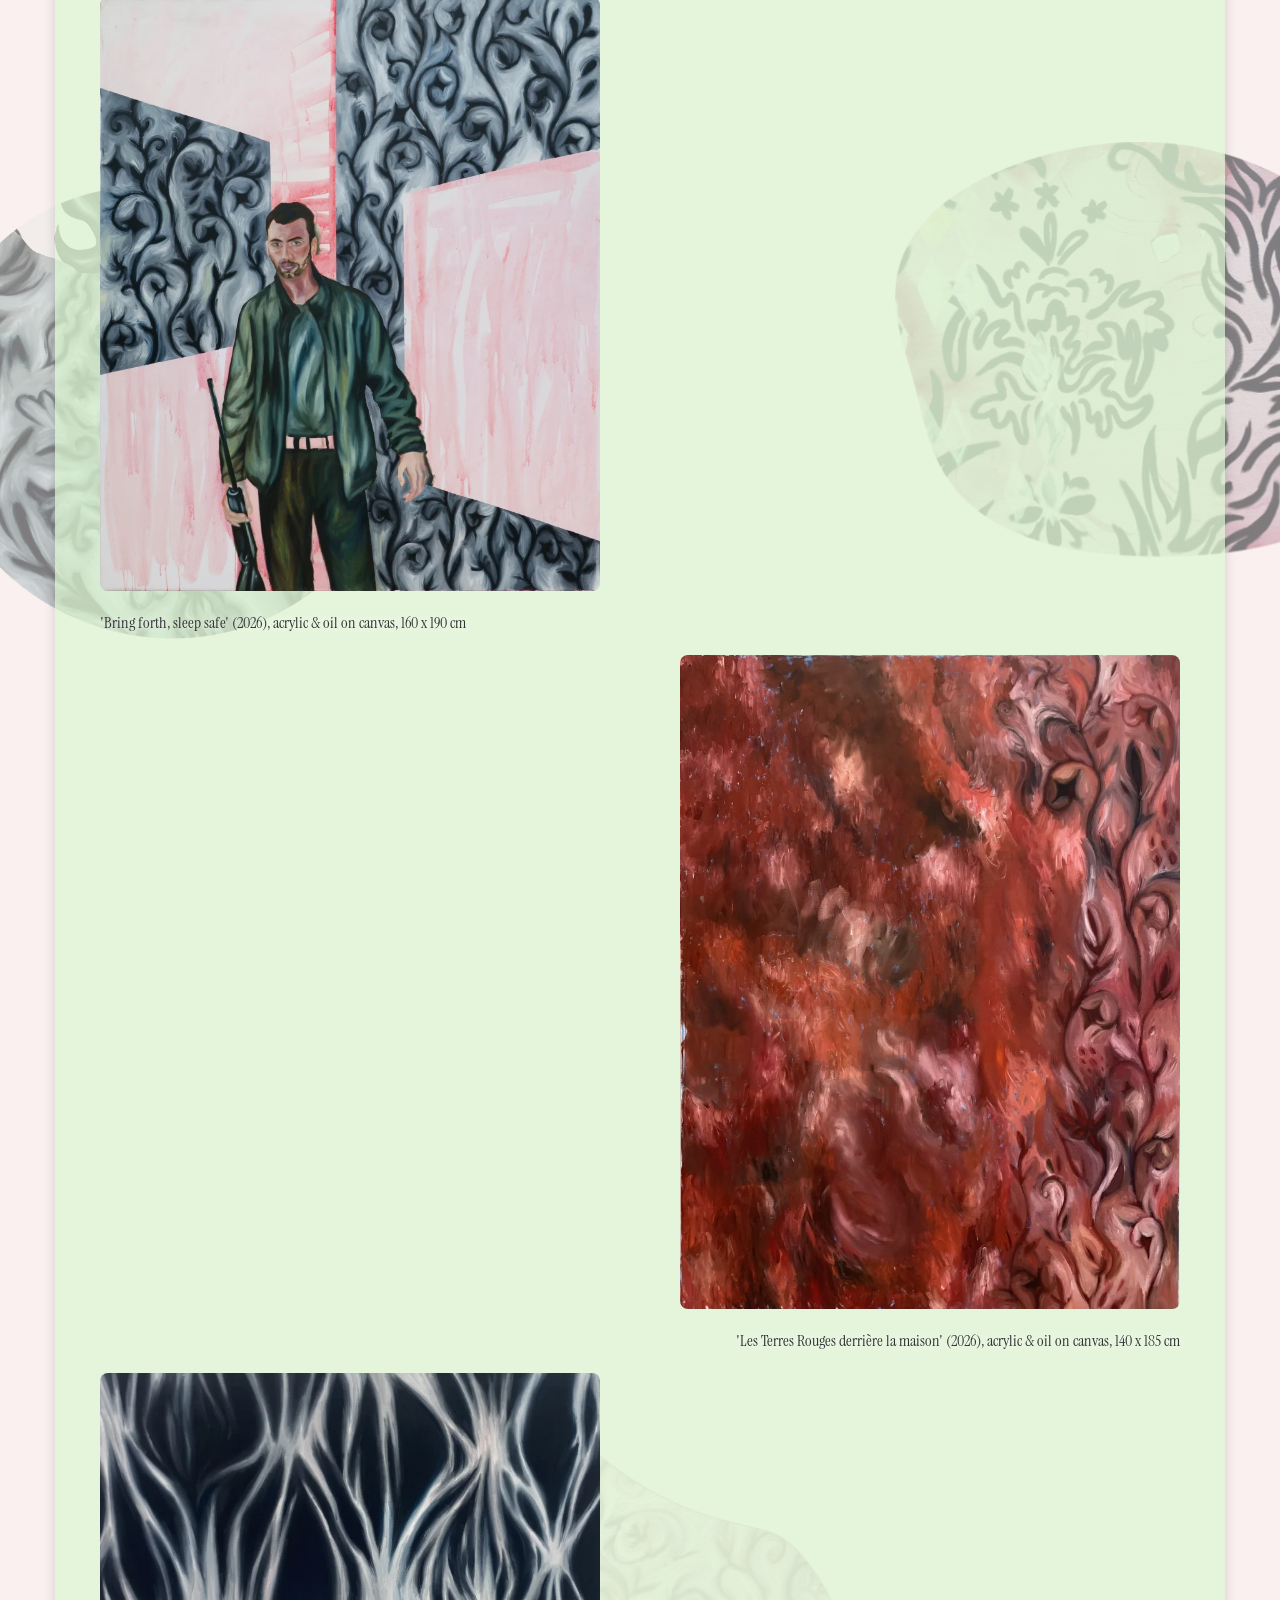
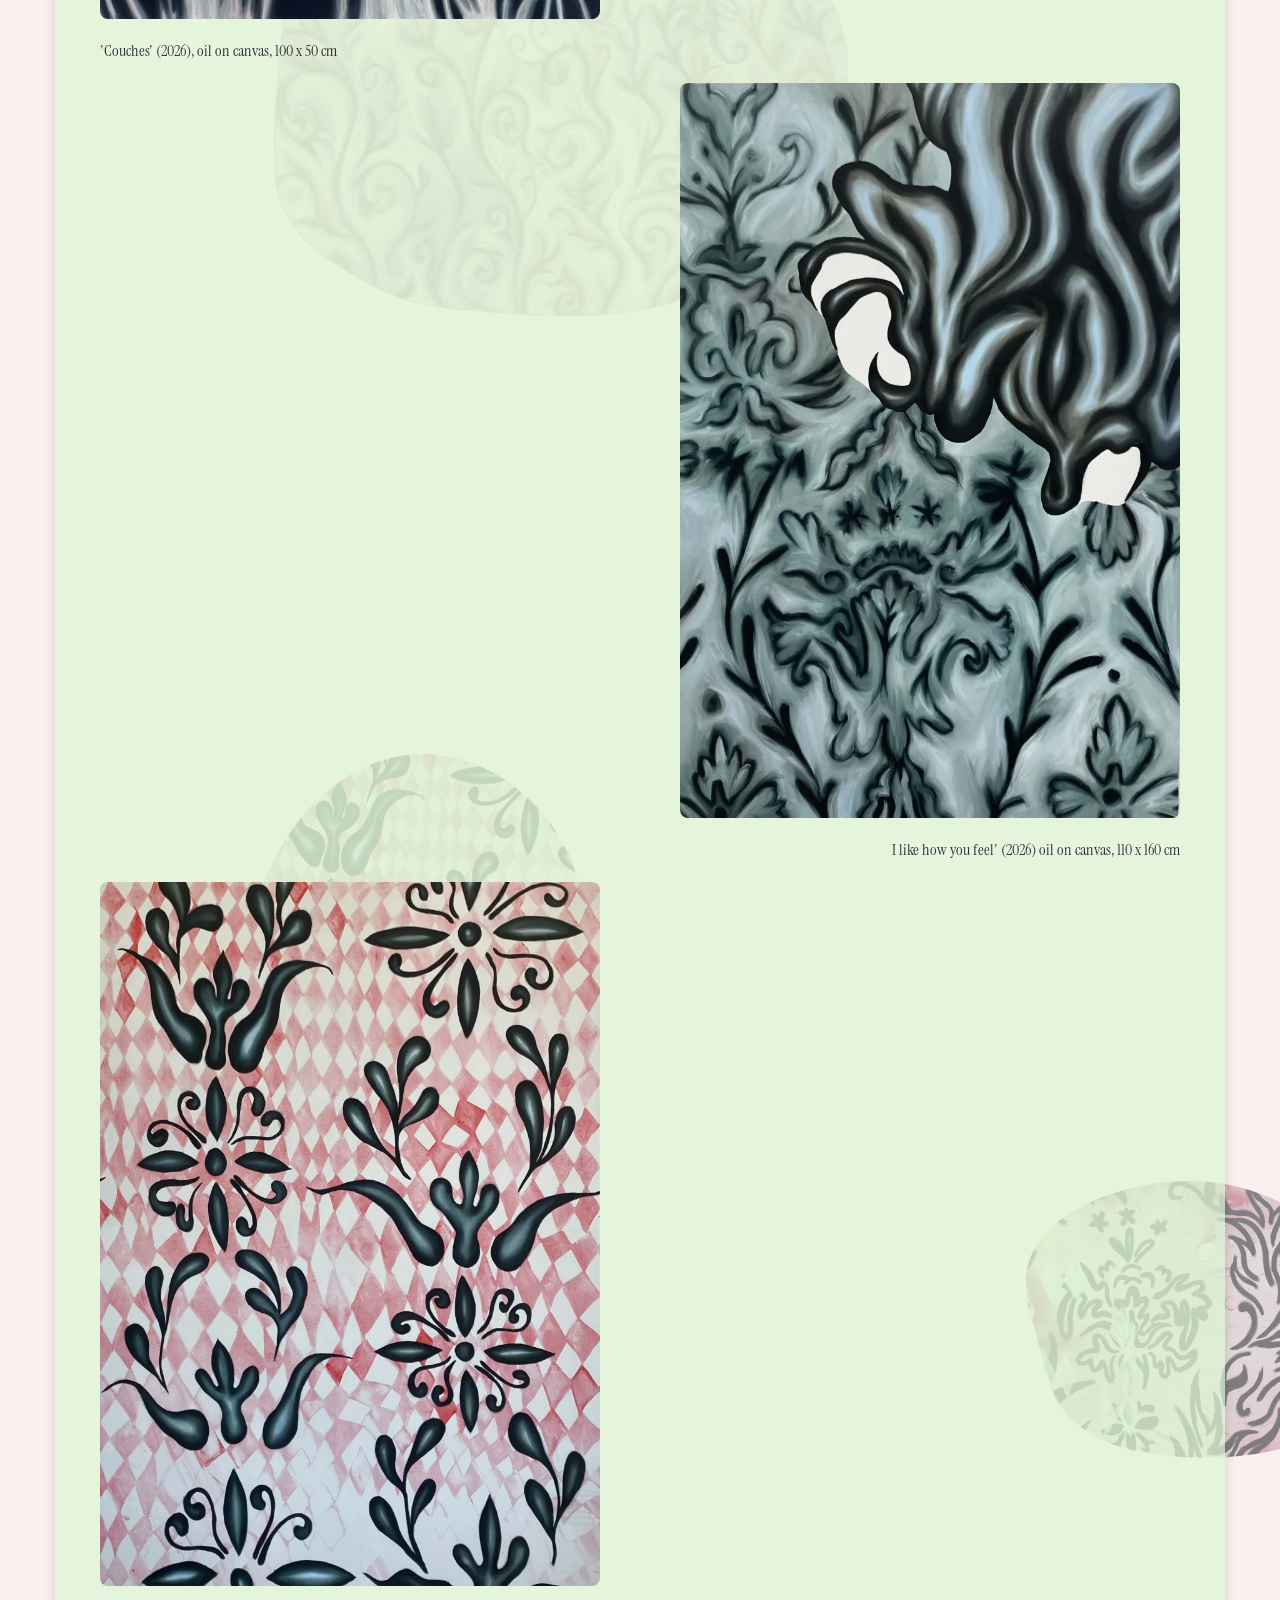
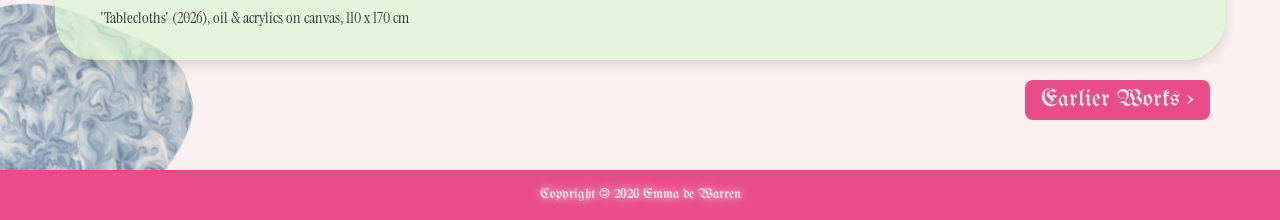
==== commit 0a74a72f: "background  and small screens" ====
--- a/index.html
+++ b/index.html
@@ -14,7 +14,7 @@
 <link rel="preconnect" href="https://fonts.gstatic.com" crossorigin>
 <link href="https://fonts.googleapis.com/css2?family=Instrument+Serif:ital@0;1&family=UnifrakturMaguntia&display=swap" rel="stylesheet">
 </head>
-<body data-page="painting">
+<body data-page="painting" style="background-color: rgba(250, 234, 234, 0.7);">
 
 <!-- Navigation -->
 <nav>
@@ -58,7 +58,7 @@
 </nav>
 
 <!-- Images of paintings: the list is in paintings.js -->
-<div class="container background-container" style="border-radius: 40px; box-shadow: 0 4px 12px rgba(0, 0, 0, 0.15);">
+<div class="container background-container" style="margin-top: 60px; border-radius: 40px; box-shadow: 0 4px 12px rgba(0, 0, 0, 0.15); background-color: rgba(220, 247, 210, 0.7)">
 <div id="gallery"></div>
 </div>
 <div class="container" style="display: flex; justify-content: flex-end; margin-top: 20px;">
--- a/main.css
+++ b/main.css
@@ -216,18 +216,13 @@
 }
 
 /* Mobile: collapse buttons into a dropdown */
-@media (max-width: 520px) {
-  /* No drifting cutouts on mobile screens */
-  .floaters {
-    display: none;
-  }
-
+@media (max-width: 630px) {
   .button-1.nav-toggle {
     display: inline-block;
   }
 
   .nav-logo img {
-    height: 72px;
+    height: 80px;
   }
 
   .nav-links {
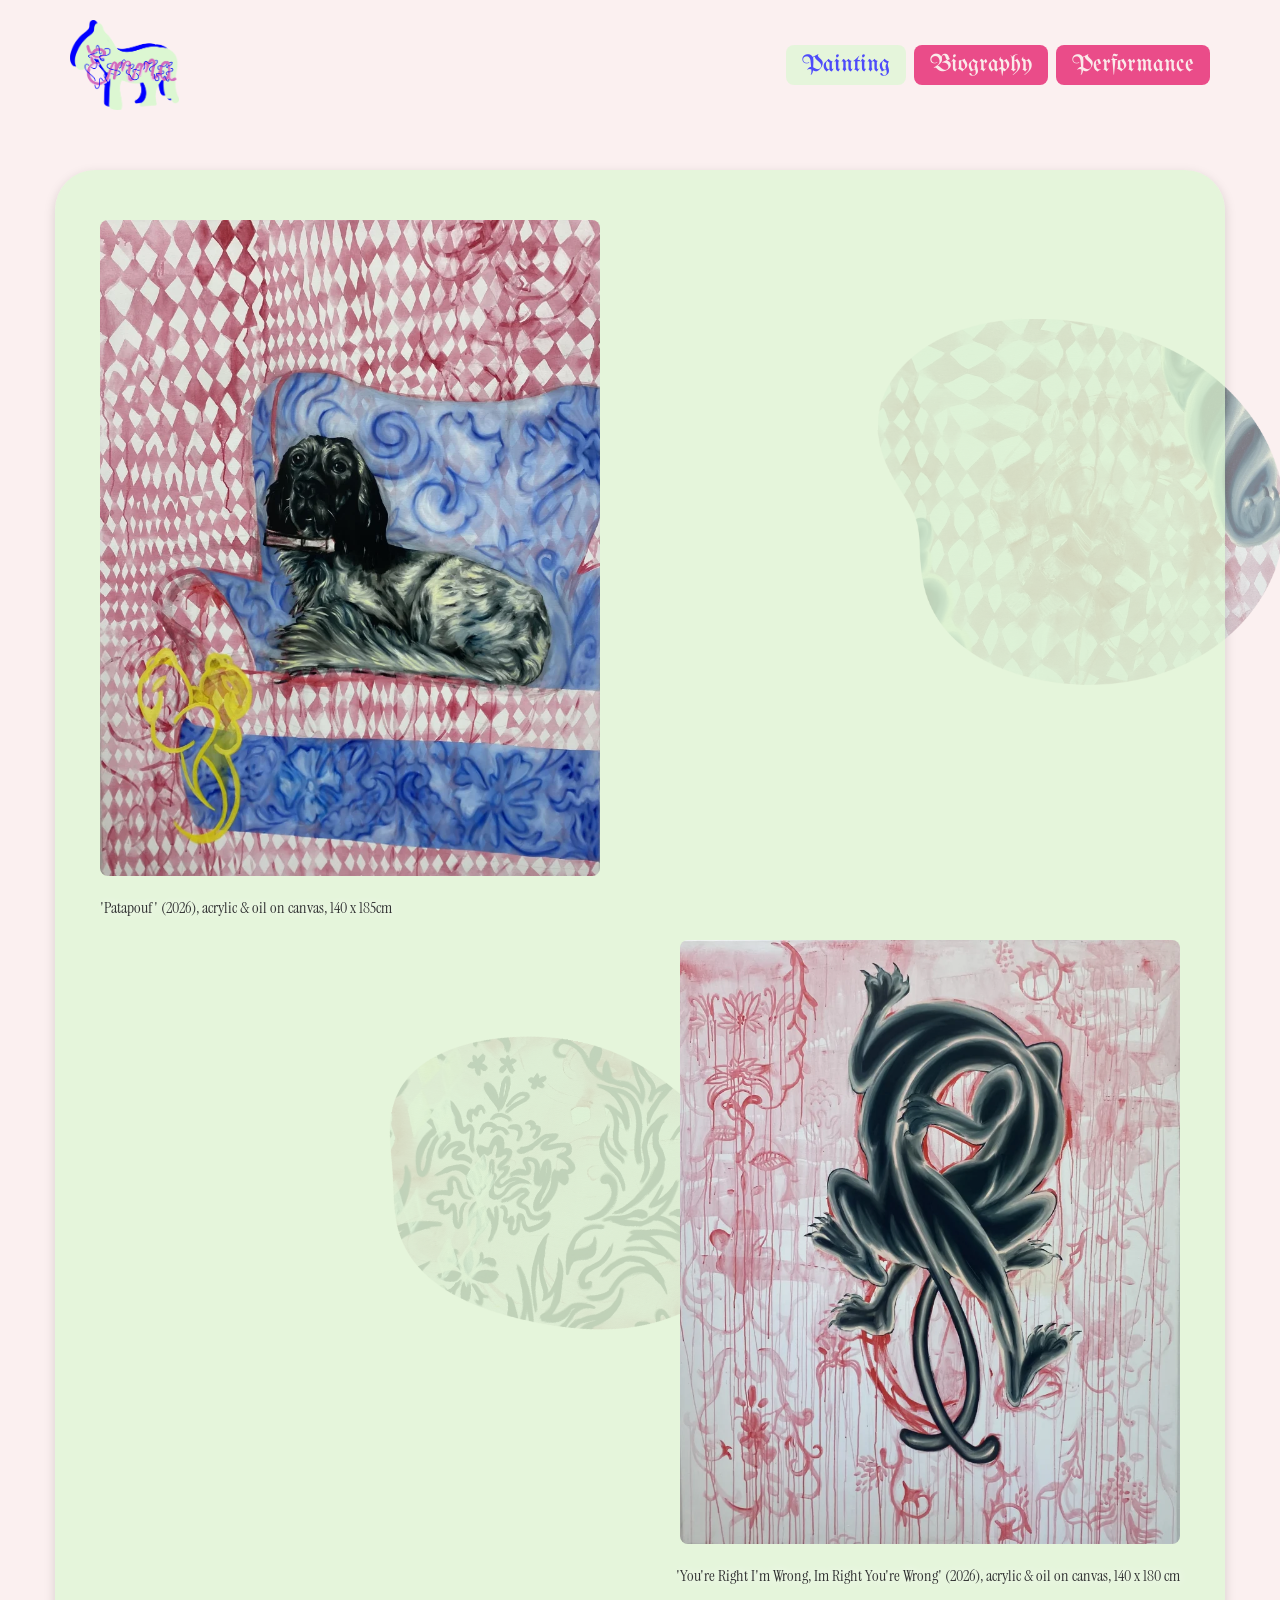
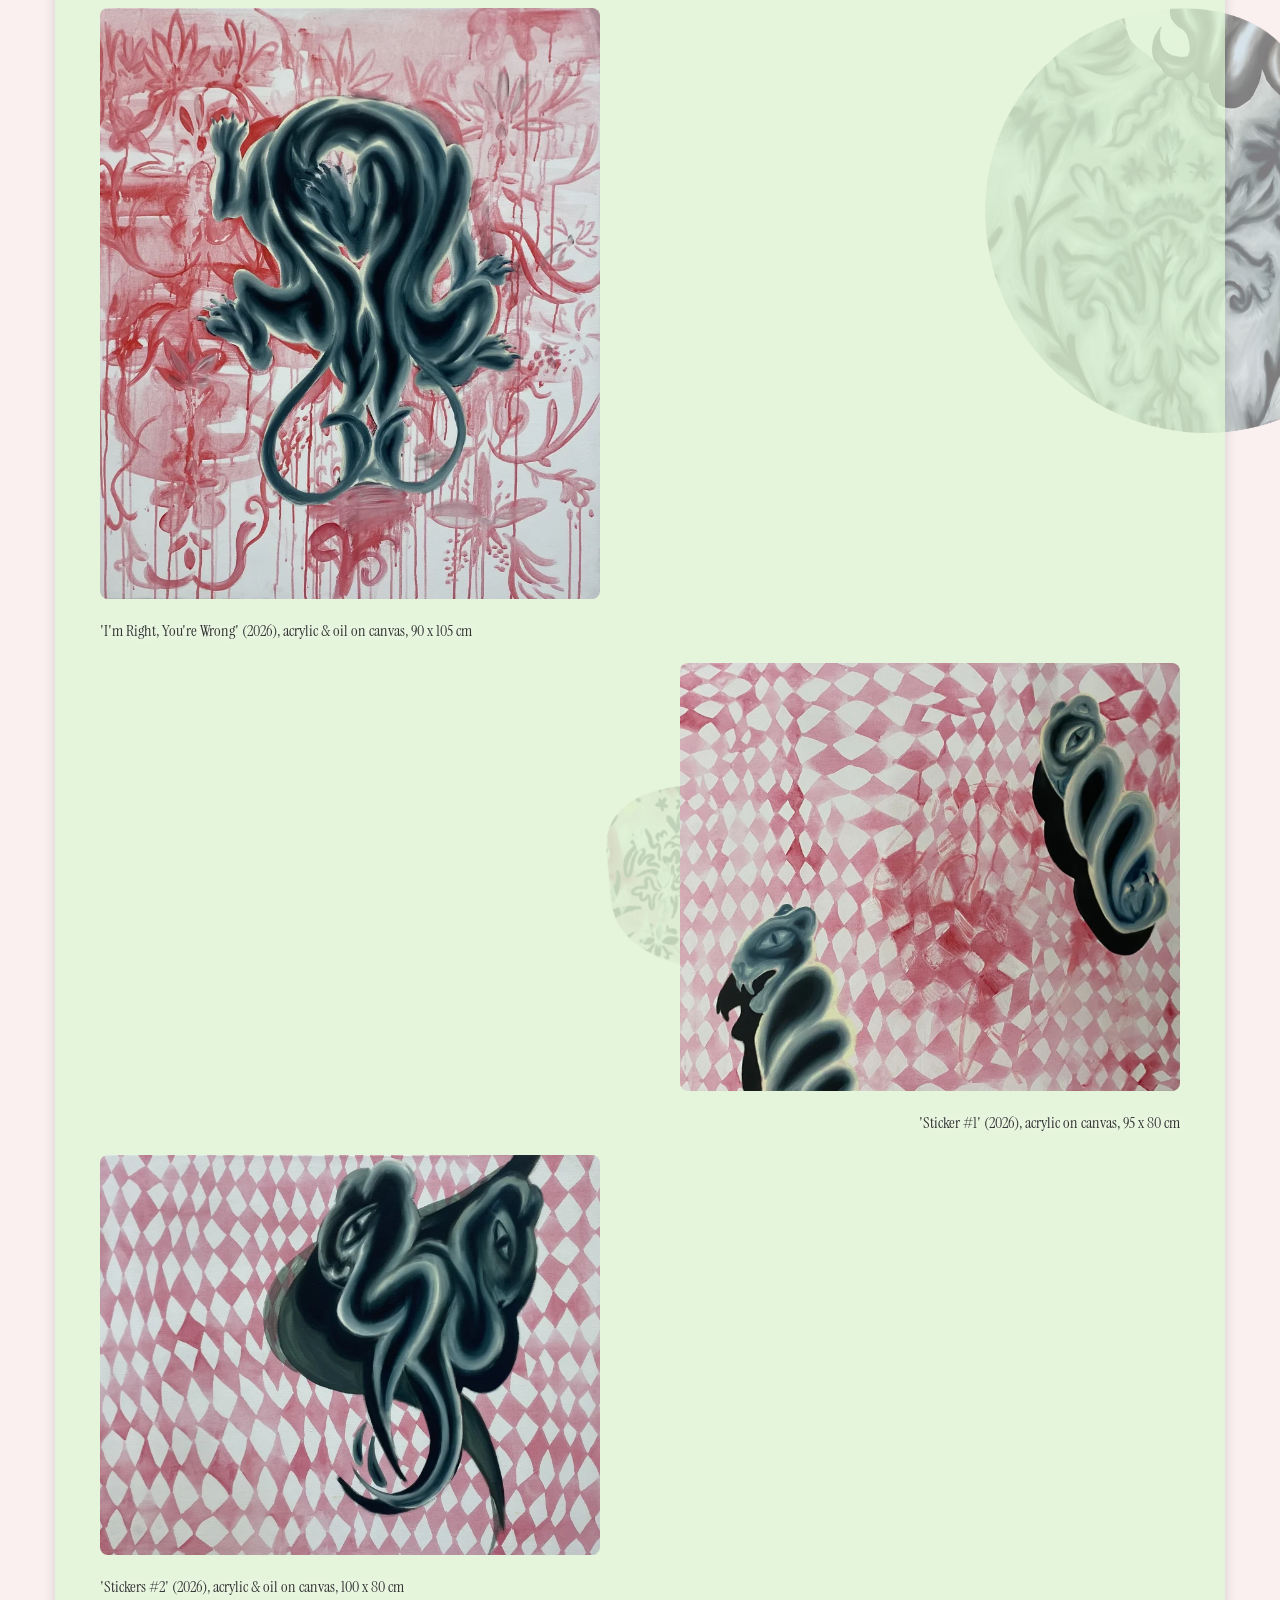
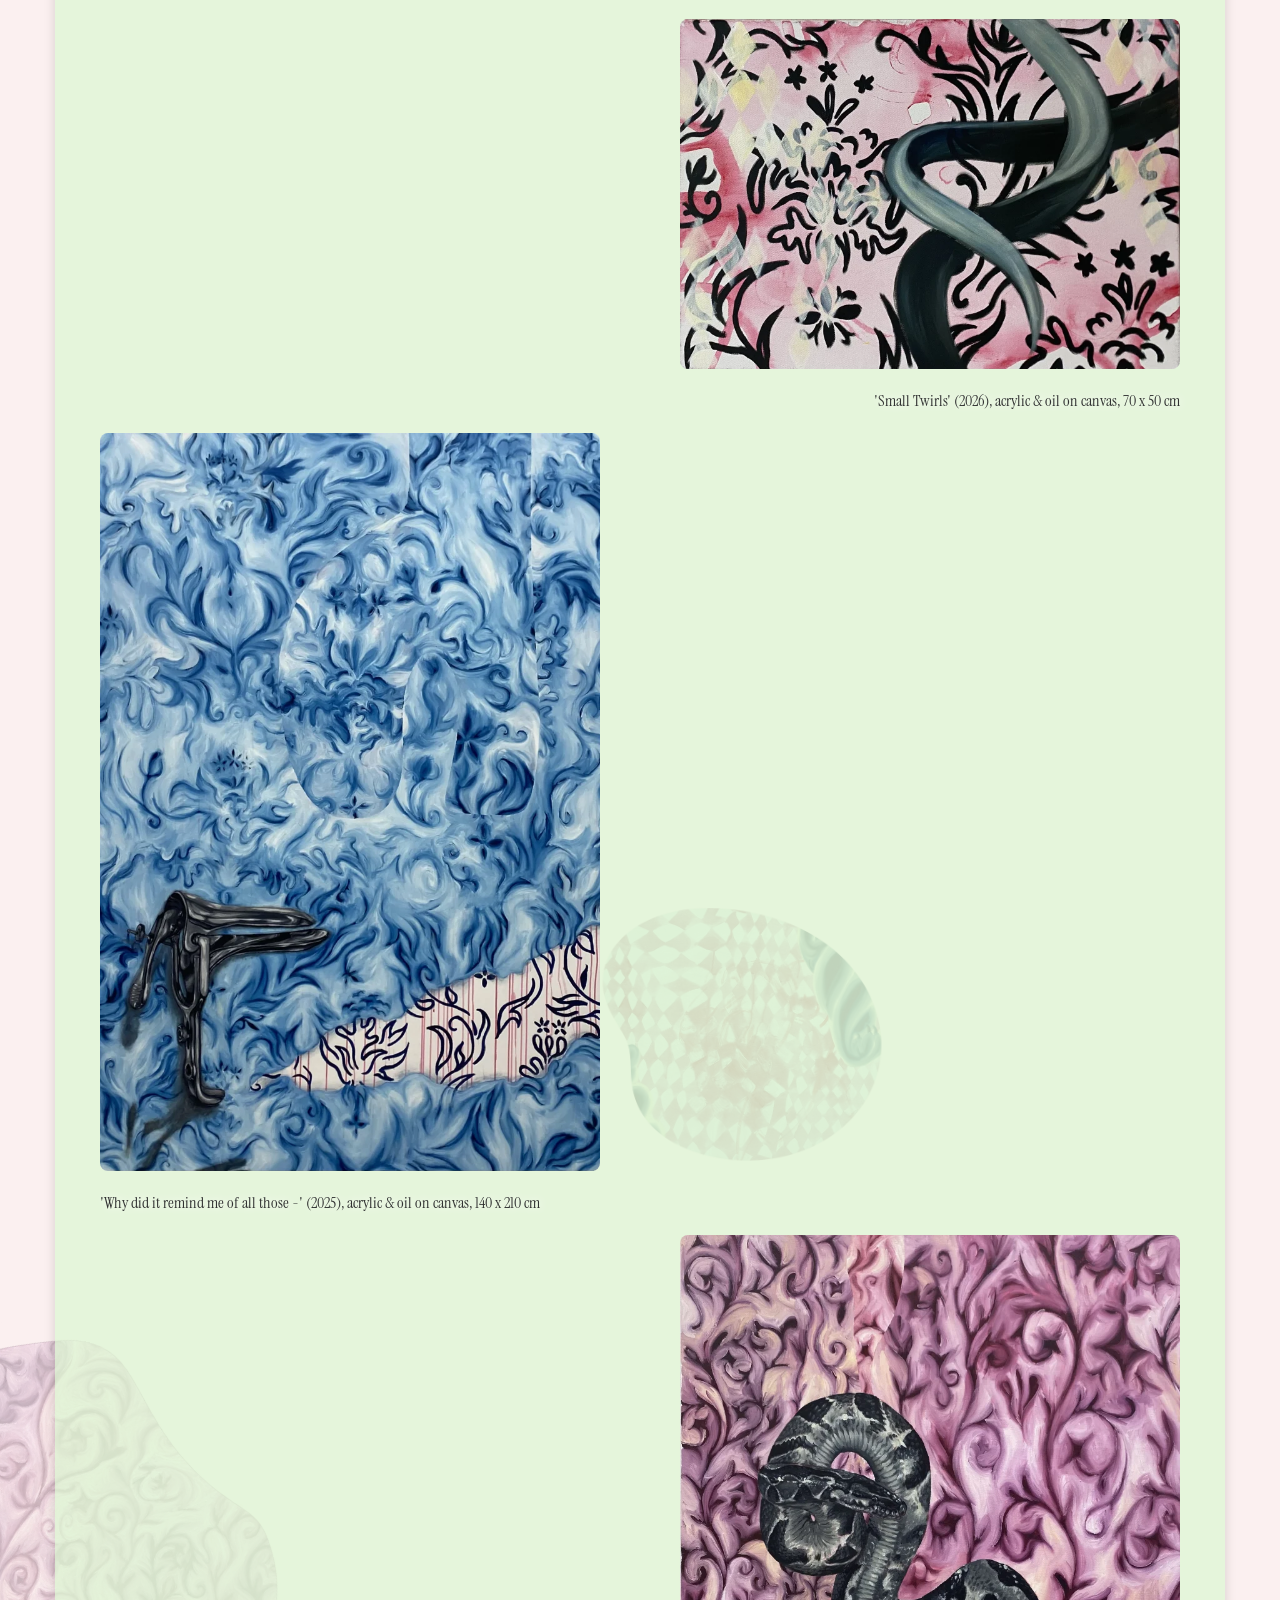
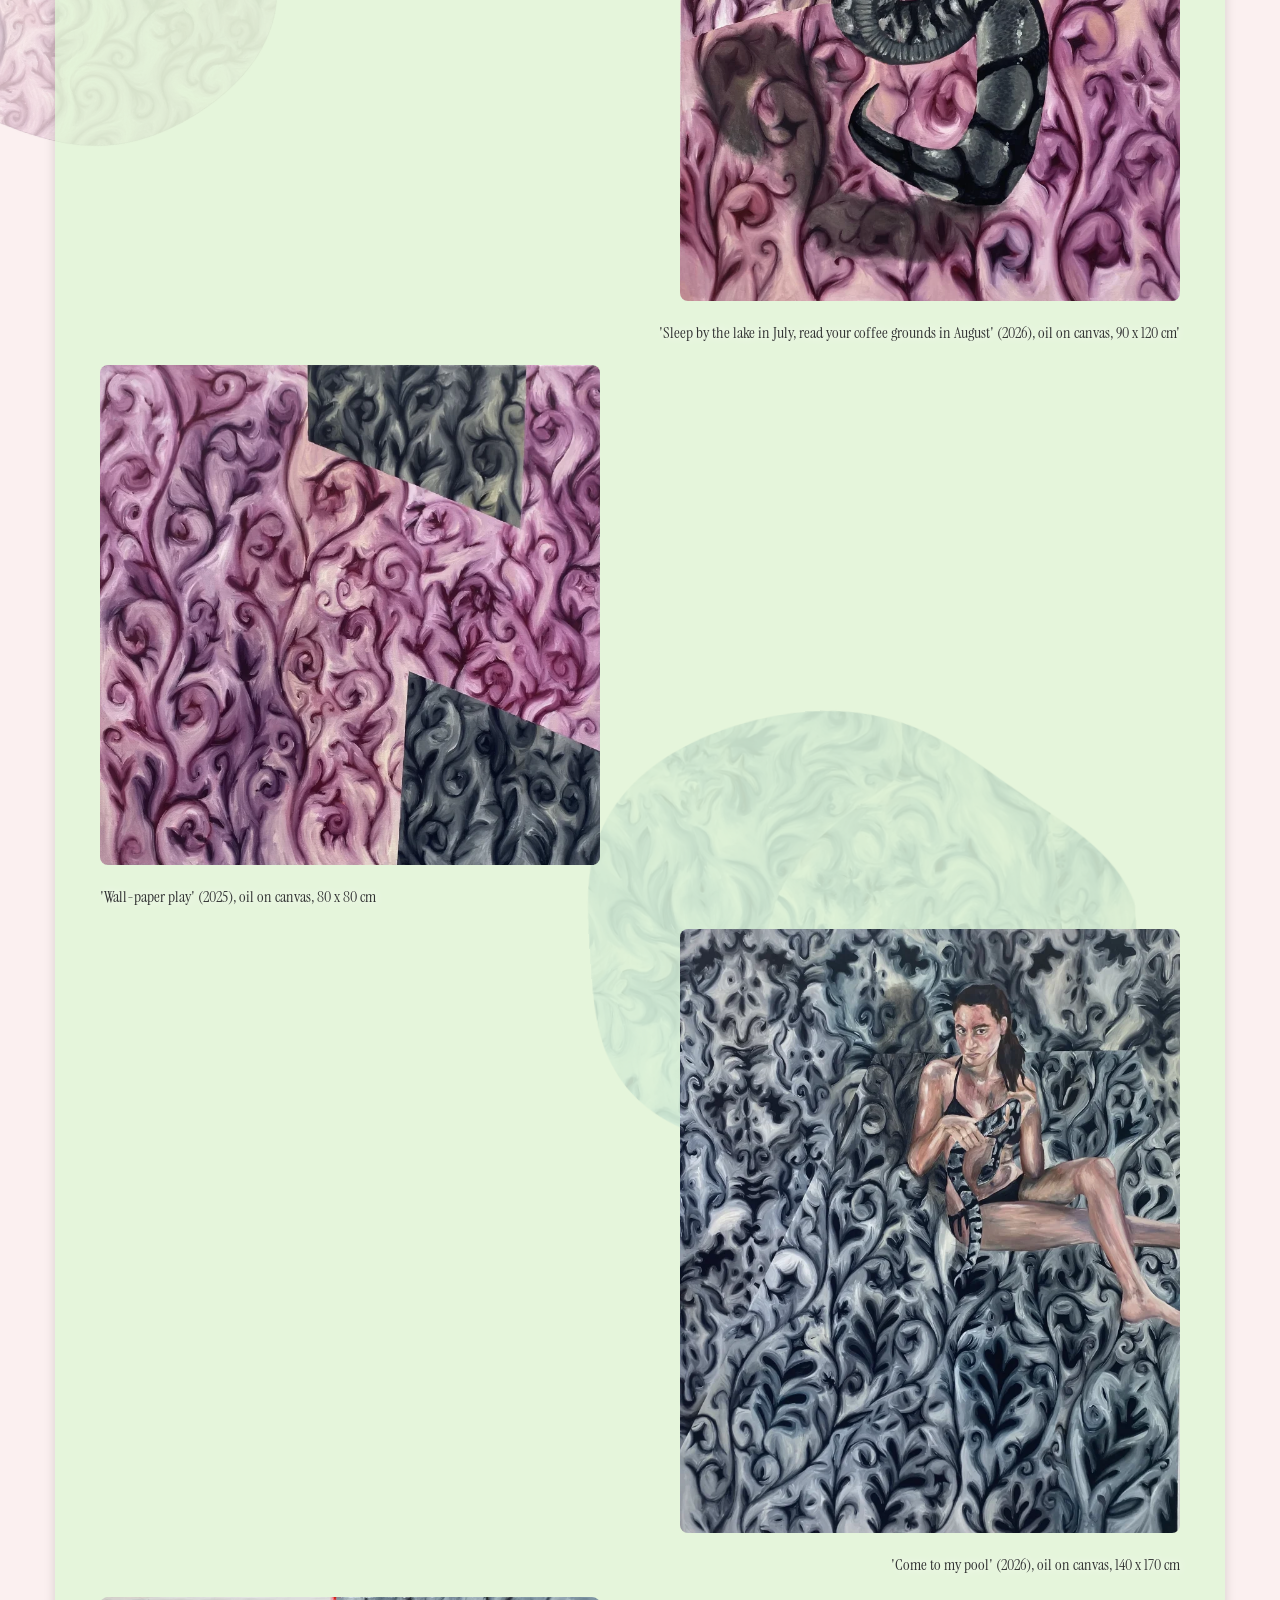
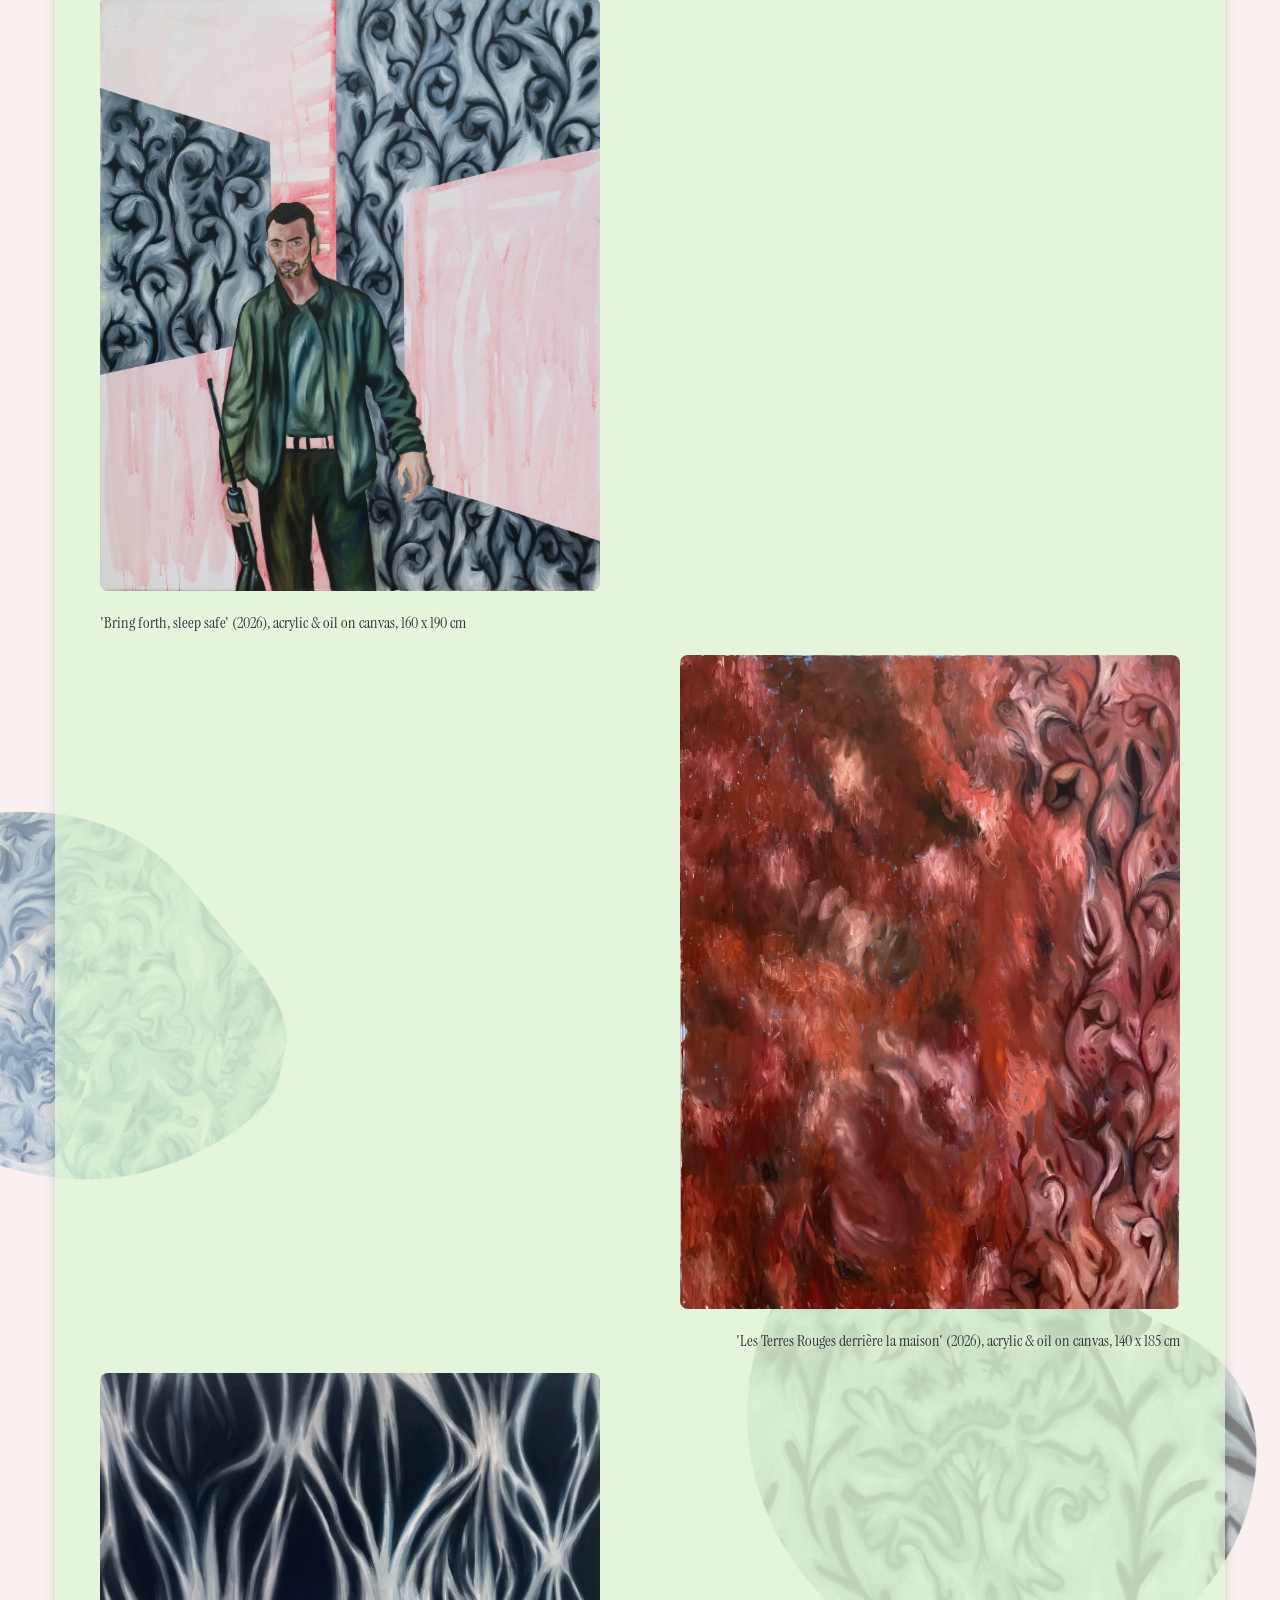
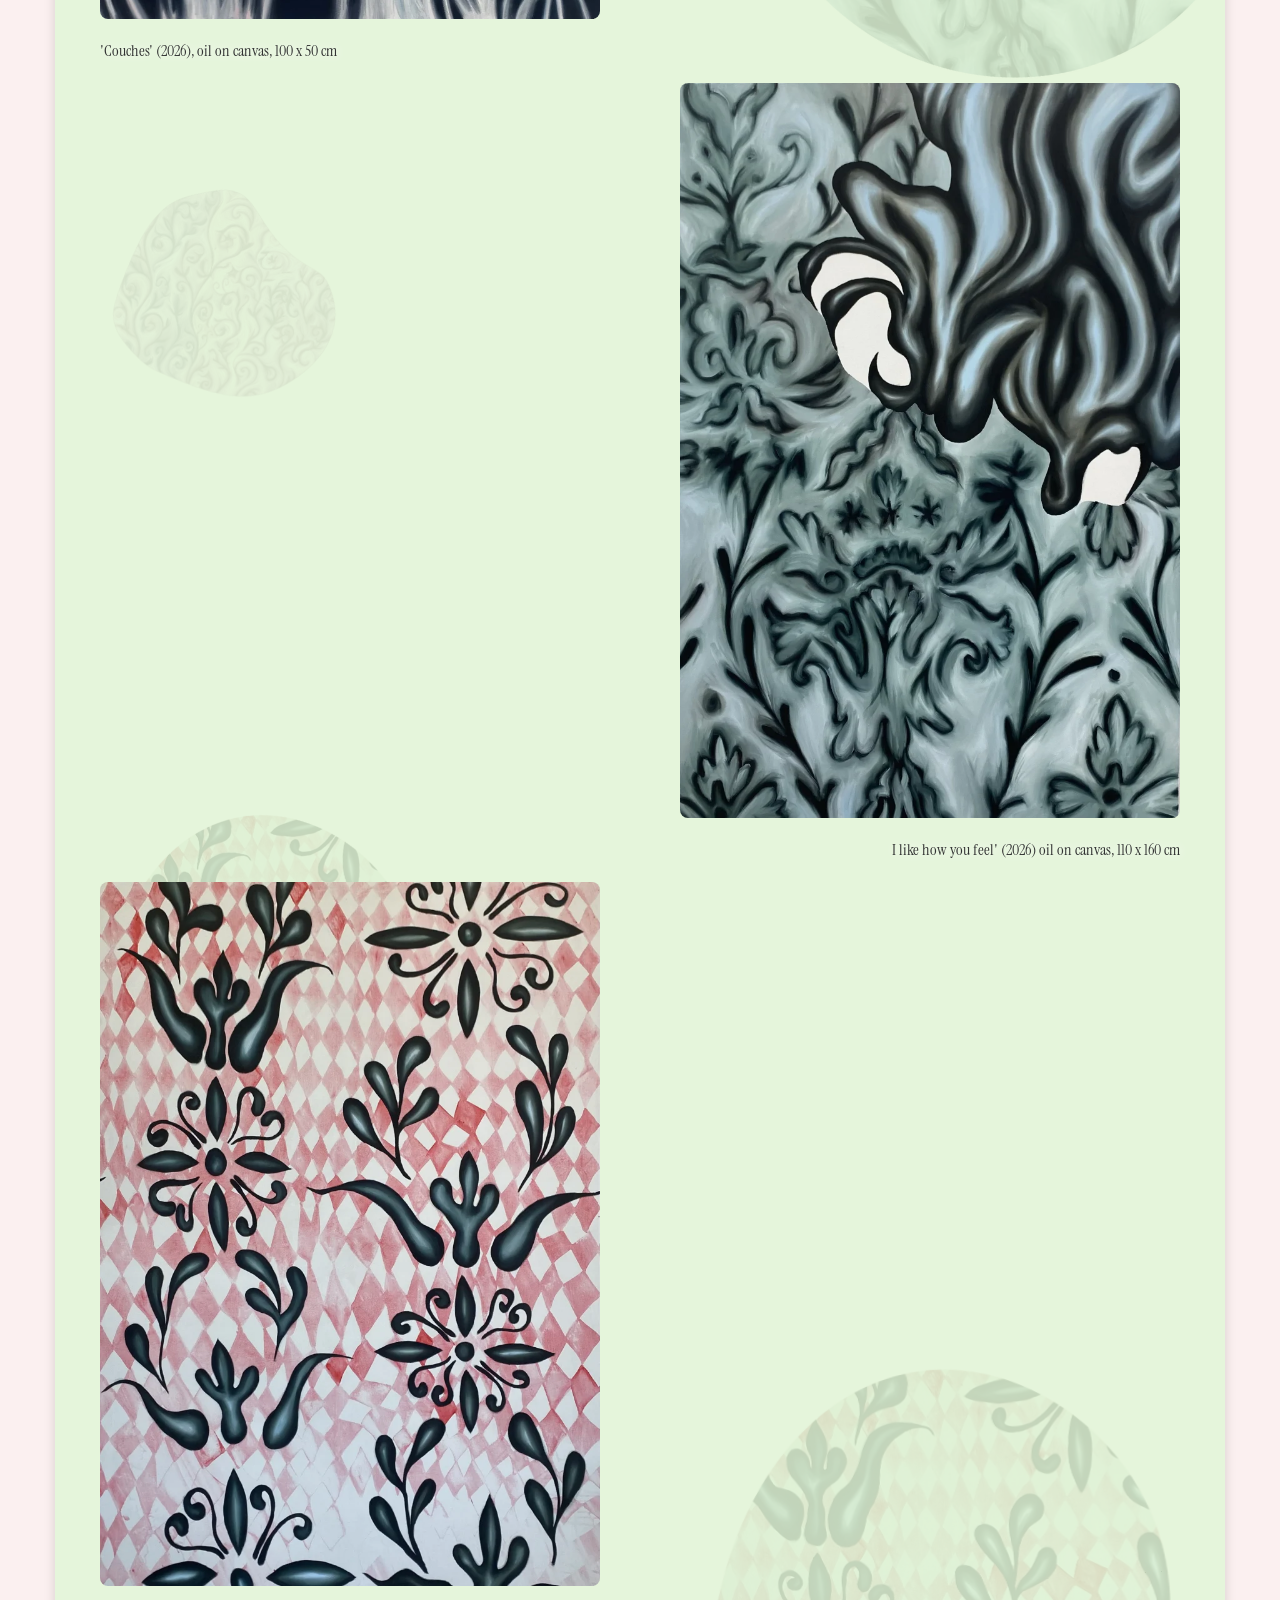
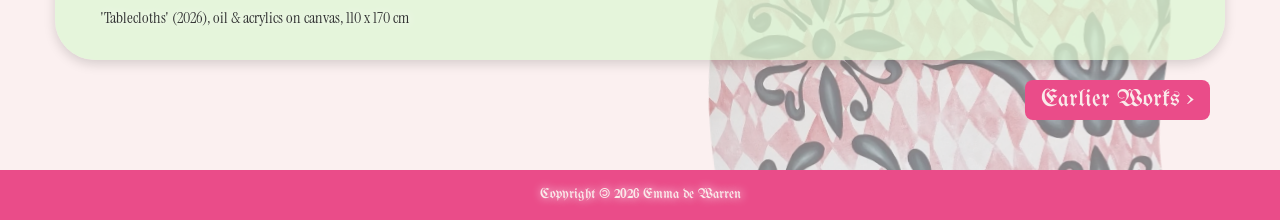
==== commit 55e369e0: "small screen adaptability" ====
--- a/index.html
+++ b/index.html
@@ -58,7 +58,7 @@
 </nav>
 
 <!-- Images of paintings: the list is in paintings.js -->
-<div class="container background-container" style="margin-top: 60px; border-radius: 40px; box-shadow: 0 4px 12px rgba(0, 0, 0, 0.15); background-color: rgba(220, 247, 210, 0.7)">
+<div class="container background-container page-start" style="border-radius: 40px; box-shadow: 0 4px 12px rgba(0, 0, 0, 0.15); background-color: rgba(220, 247, 210, 0.7)">
 <div id="gallery"></div>
 </div>
 <div class="container" style="display: flex; justify-content: flex-end; margin-top: 20px;">
--- a/main.css
+++ b/main.css
@@ -210,6 +210,10 @@
   width: auto;
 }
 
+.page-start {
+  margin-top: 60px;
+}
+
 .button-1.nav-toggle {
   display: none;
   font-size: 20px;
@@ -217,6 +221,10 @@
 
 /* Mobile: collapse buttons into a dropdown */
 @media (max-width: 630px) {
+  .page-start {
+    margin-top: 24px;
+  }
+
   .button-1.nav-toggle {
     display: inline-block;
   }
